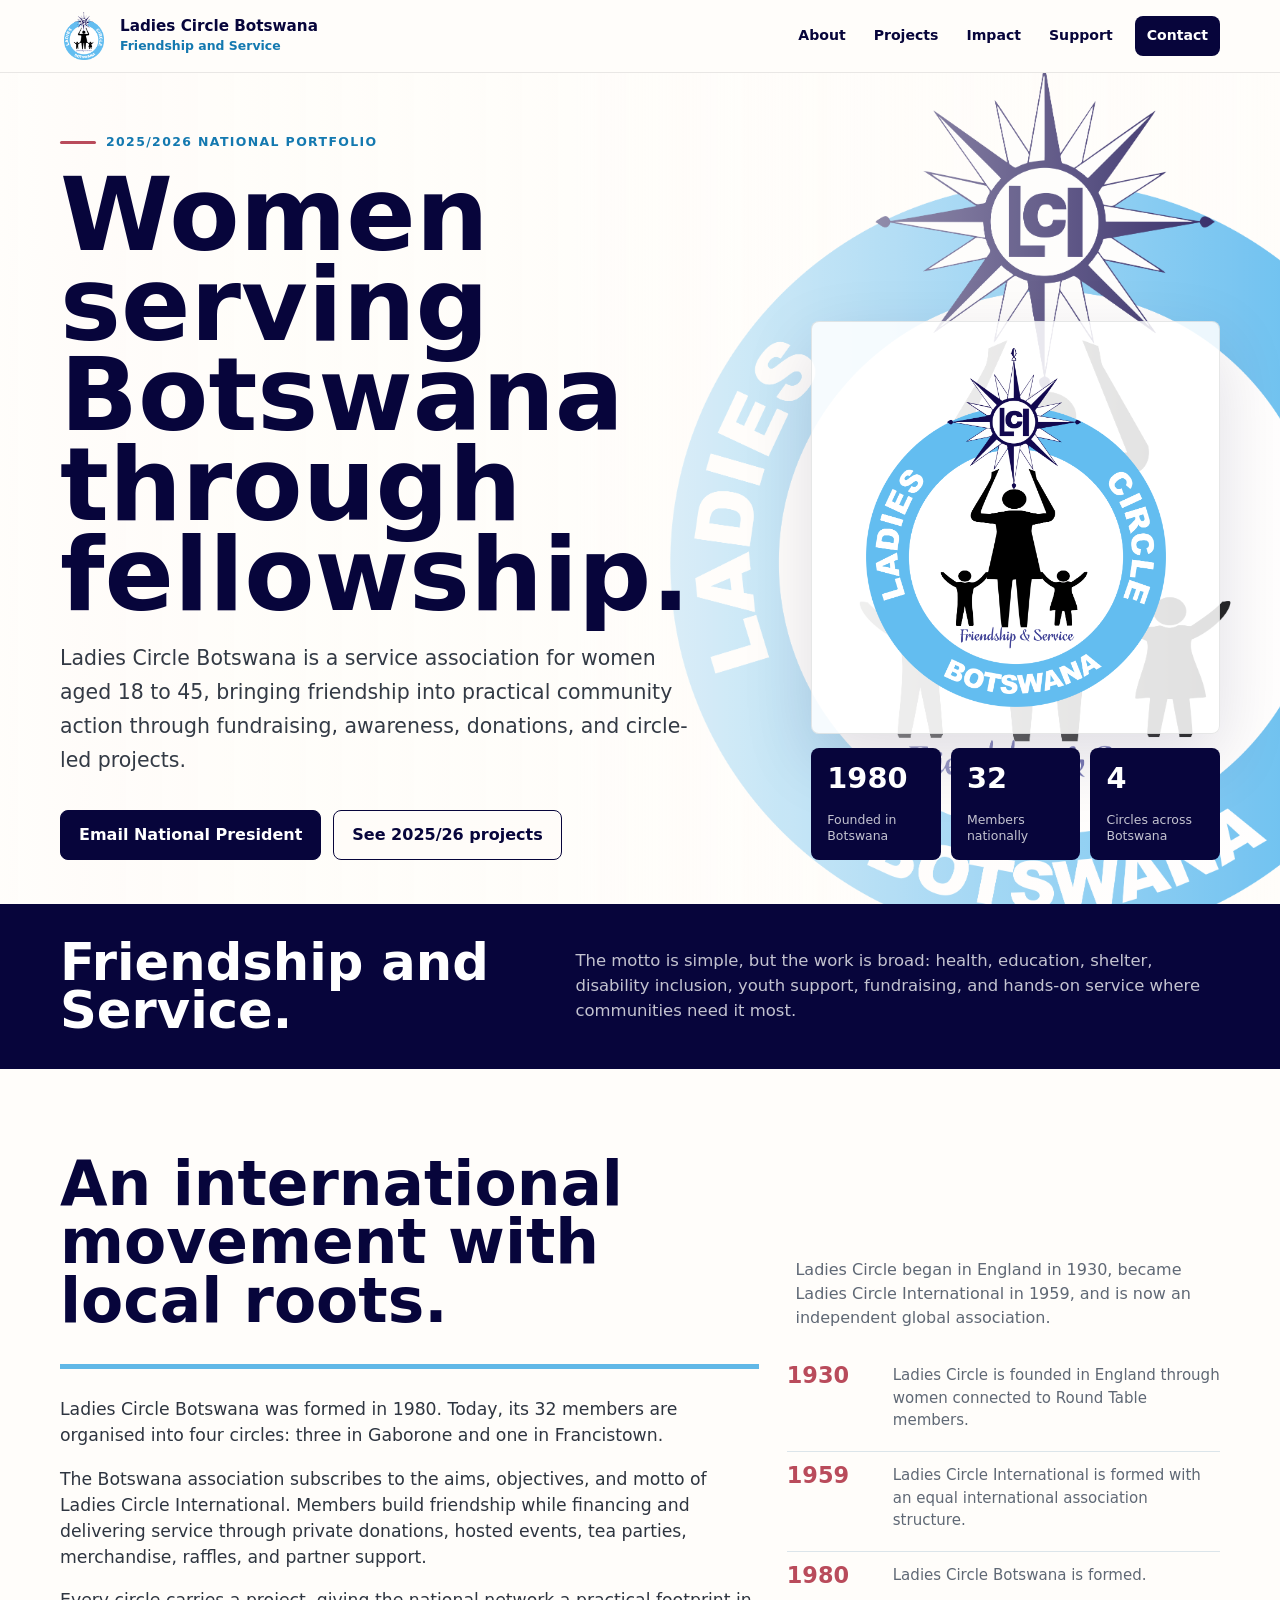
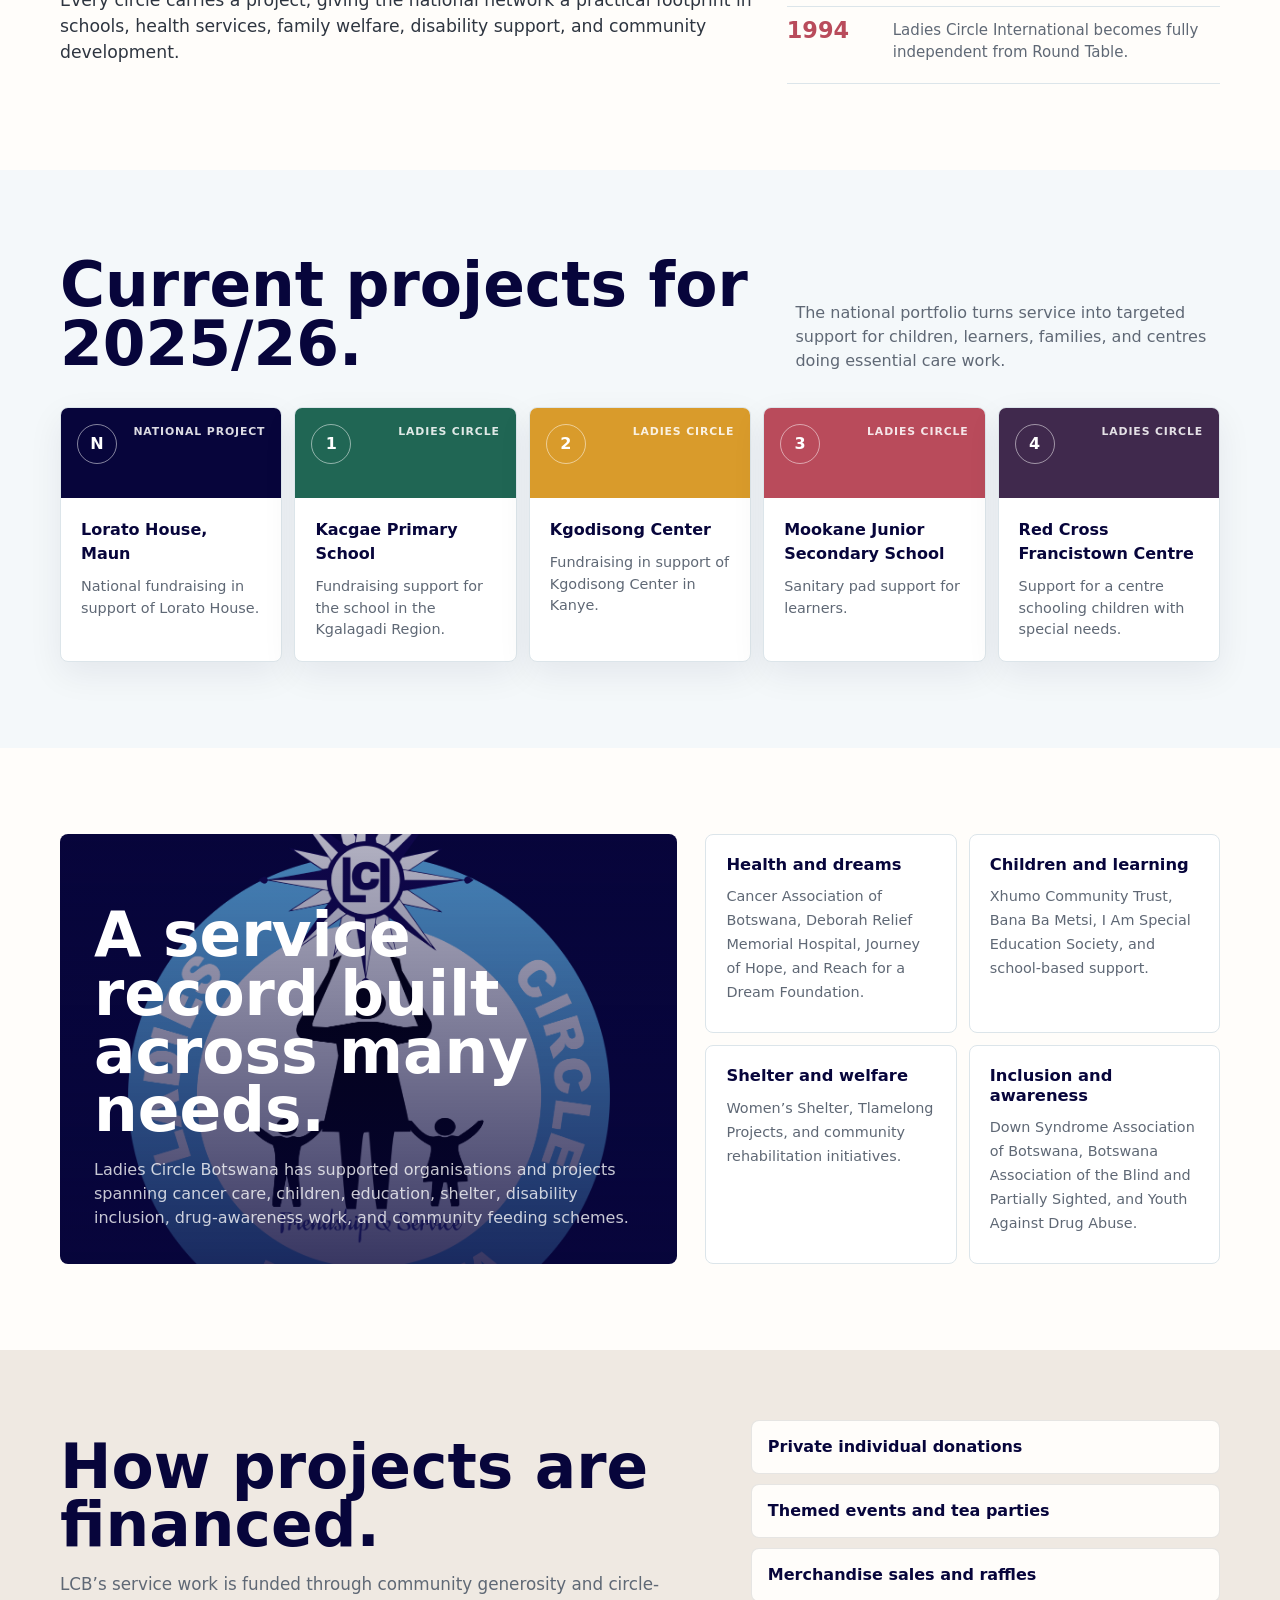
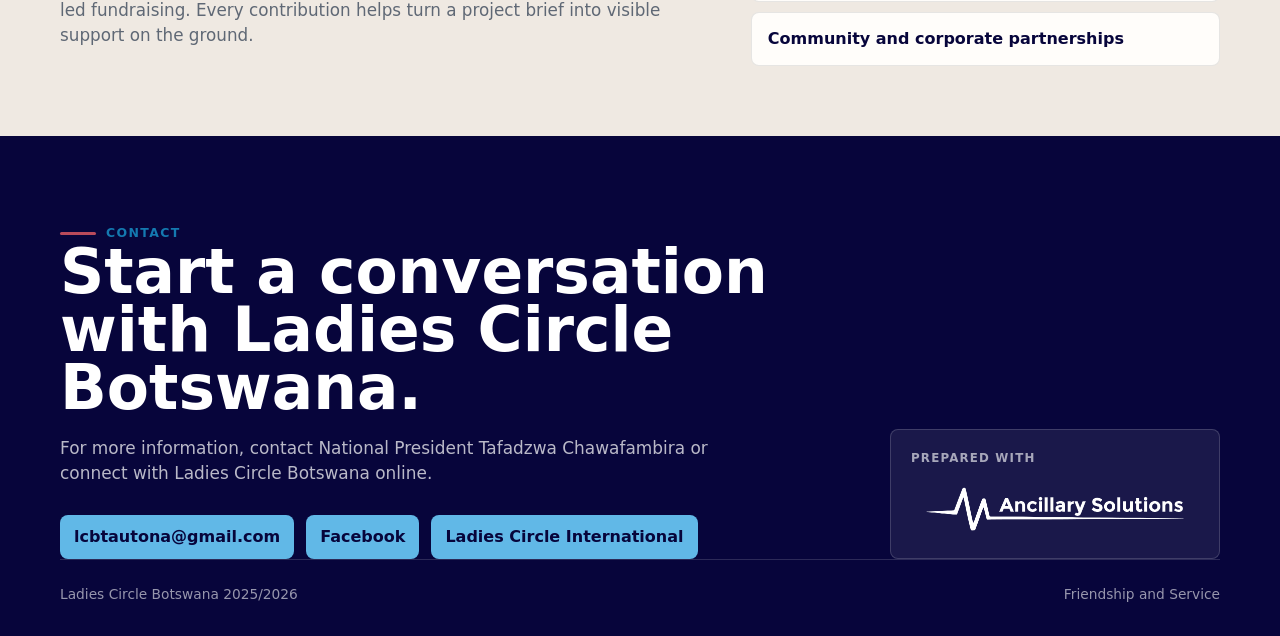
==== index.html @ 356d788b "Initial LCB website" ====
<!DOCTYPE html>
<html lang="en">
<head>
  <meta charset="UTF-8" />
  <meta name="viewport" content="width=device-width, initial-scale=1.0" />
  <title>Ladies Circle Botswana 2025/2026</title>
  <meta name="description" content="Ladies Circle Botswana 2025/2026 portfolio: friendship, service, national projects, and community impact." />
  <style>
    :root {
      --ink: #10131a;
      --muted: #5f6875;
      --line: #dce5ea;
      --paper: #fffdfa;
      --soft: #f4f8fa;
      --night: #07053b;
      --blue: #61b8e7;
      --blue-dark: #1479b0;
      --plum: #40294d;
      --rose: #b94b5b;
      --green: #206654;
      --gold: #d99b2b;
      --shadow: 0 24px 70px rgba(7, 5, 59, 0.13);
    }

    * {
      box-sizing: border-box;
    }

    html {
      scroll-behavior: smooth;
    }

    body {
      margin: 0;
      color: var(--ink);
      font-family: ui-sans-serif, system-ui, -apple-system, BlinkMacSystemFont, "Segoe UI", sans-serif;
      background: var(--paper);
      line-height: 1.5;
    }

    img {
      display: block;
      max-width: 100%;
    }

    a {
      color: inherit;
      text-decoration: none;
    }

    .wrap {
      width: min(1160px, calc(100% - 36px));
      margin: 0 auto;
    }

    .topbar {
      position: sticky;
      top: 0;
      z-index: 20;
      background: rgba(255, 253, 250, 0.92);
      border-bottom: 1px solid rgba(16, 19, 26, 0.09);
      backdrop-filter: blur(18px);
    }

    .nav {
      min-height: 72px;
      display: flex;
      align-items: center;
      justify-content: space-between;
      gap: 22px;
    }

    .mark {
      display: flex;
      align-items: center;
      gap: 12px;
      min-width: 0;
    }

    .mark img {
      width: 48px;
      height: 48px;
      object-fit: contain;
      flex: 0 0 auto;
    }

    .mark strong {
      display: block;
      color: var(--night);
      font-size: 0.95rem;
      line-height: 1.1;
    }

    .mark span {
      display: block;
      color: var(--blue-dark);
      font-size: 0.78rem;
      font-weight: 750;
      margin-top: 2px;
    }

    .navlinks {
      display: flex;
      align-items: center;
      gap: 4px;
      font-size: 0.88rem;
      font-weight: 750;
      color: var(--night);
    }

    .navlinks a {
      border-radius: 8px;
      padding: 9px 12px;
    }

    .navlinks a:hover {
      background: #e9f6fc;
    }

    .navlinks .solid {
      background: var(--night);
      color: white;
      margin-left: 6px;
    }

    .hero {
      position: relative;
      min-height: calc(100vh - 72px);
      display: grid;
      align-items: stretch;
      overflow: hidden;
      background: var(--paper);
    }

    .hero::before {
      content: "";
      position: absolute;
      inset: 0;
      background:
        linear-gradient(90deg, rgba(255, 253, 250, 0.92) 0%, rgba(255, 253, 250, 0.86) 45%, rgba(255, 253, 250, 0.05) 100%),
        url("ladies circle 2022 with MOTO (1).png") right -150px center / min(64vw, 760px) auto no-repeat;
      opacity: 0.95;
    }

    .hero-grid {
      position: relative;
      z-index: 1;
      display: grid;
      grid-template-columns: minmax(0, 0.9fr) minmax(300px, 0.52fr);
      gap: 44px;
      align-items: center;
      min-height: calc(100vh - 72px);
      padding: 54px 0 44px;
    }

    .kicker {
      display: inline-flex;
      align-items: center;
      gap: 10px;
      color: var(--blue-dark);
      font-size: 0.78rem;
      font-weight: 900;
      letter-spacing: 0.11em;
      text-transform: uppercase;
    }

    .kicker::before {
      content: "";
      width: 36px;
      height: 3px;
      background: var(--rose);
      border-radius: 999px;
    }

    h1,
    h2,
    h3,
    p {
      margin-top: 0;
    }

    h1 {
      max-width: 840px;
      margin-bottom: 22px;
      margin-top: 18px;
      color: var(--night);
      font-size: clamp(3.1rem, 8vw, 7.8rem);
      line-height: 0.88;
      letter-spacing: 0;
    }

    .hero-lede {
      max-width: 650px;
      color: #333a45;
      font-size: clamp(1.05rem, 2vw, 1.28rem);
      line-height: 1.65;
    }

    .hero-actions {
      display: flex;
      flex-wrap: wrap;
      gap: 12px;
      margin-top: 32px;
    }

    .button {
      display: inline-flex;
      align-items: center;
      justify-content: center;
      min-height: 46px;
      border-radius: 8px;
      padding: 12px 18px;
      font-weight: 850;
      border: 1px solid var(--night);
    }

    .button.primary {
      background: var(--night);
      color: white;
    }

    .button.ghost {
      background: rgba(255, 253, 250, 0.7);
      color: var(--night);
    }

    .hero-card {
      align-self: stretch;
      display: grid;
      align-content: end;
      gap: 14px;
      min-height: 460px;
    }

    .seal {
      background: rgba(255, 255, 255, 0.86);
      border: 1px solid rgba(16, 19, 26, 0.1);
      border-radius: 8px;
      box-shadow: var(--shadow);
      padding: 26px;
    }

    .seal img {
      width: min(300px, 78vw);
      margin: 0 auto;
    }

    .facts {
      display: grid;
      grid-template-columns: repeat(3, 1fr);
      gap: 10px;
    }

    .fact {
      min-height: 112px;
      background: var(--night);
      color: white;
      border-radius: 8px;
      padding: 16px;
      display: flex;
      flex-direction: column;
      justify-content: space-between;
    }

    .fact strong {
      font-size: 1.8rem;
      line-height: 1;
    }

    .fact span {
      color: rgba(255, 255, 255, 0.76);
      font-size: 0.78rem;
      line-height: 1.25;
    }

    .intro-strip {
      background: var(--night);
      color: white;
      padding: 34px 0;
    }

    .intro-strip .wrap {
      display: grid;
      grid-template-columns: 0.75fr 1fr;
      gap: 32px;
      align-items: center;
    }

    .intro-strip strong {
      font-size: clamp(1.8rem, 4vw, 3.7rem);
      line-height: 0.95;
    }

    .intro-strip p {
      margin: 0;
      color: rgba(255, 255, 255, 0.76);
      font-size: 1.03rem;
    }

    .section {
      padding: 86px 0;
    }

    .section.alt {
      background: var(--soft);
    }

    .section-head {
      display: grid;
      grid-template-columns: minmax(0, 0.76fr) minmax(260px, 0.46fr);
      gap: 34px;
      align-items: end;
      margin-bottom: 34px;
    }

    h2 {
      margin-bottom: 0;
      color: var(--night);
      font-size: clamp(2rem, 4.8vw, 4.2rem);
      line-height: 0.95;
      letter-spacing: 0;
    }

    .section-head p {
      color: var(--muted);
      margin: 0;
      font-size: 1rem;
    }

    .story-layout {
      display: grid;
      grid-template-columns: minmax(0, 1fr) minmax(280px, 0.62fr);
      gap: 28px;
      align-items: stretch;
    }

    .story-panel {
      border-top: 5px solid var(--blue);
      padding-top: 28px;
      font-size: 1.08rem;
      color: #2e3540;
    }

    .story-panel p {
      margin-bottom: 18px;
    }

    .timeline {
      display: grid;
      gap: 12px;
    }

    .time-row {
      display: grid;
      grid-template-columns: 92px 1fr;
      gap: 14px;
      align-items: start;
      border-bottom: 1px solid var(--line);
      padding-bottom: 16px;
    }

    .time-row strong {
      color: var(--rose);
      font-size: 1.4rem;
      line-height: 1;
    }

    .time-row span {
      color: var(--muted);
      font-size: 0.94rem;
    }

    .projects {
      display: grid;
      grid-template-columns: repeat(5, 1fr);
      gap: 12px;
    }

    .project {
      min-height: 240px;
      border-radius: 8px;
      overflow: hidden;
      display: flex;
      flex-direction: column;
      background: white;
      border: 1px solid var(--line);
      box-shadow: 0 12px 35px rgba(7, 5, 59, 0.07);
    }

    .project-top {
      min-height: 90px;
      padding: 16px;
      color: white;
      display: flex;
      align-items: flex-start;
      justify-content: space-between;
      gap: 12px;
    }

    .project:nth-child(1) .project-top { background: var(--night); }
    .project:nth-child(2) .project-top { background: var(--green); }
    .project:nth-child(3) .project-top { background: var(--gold); }
    .project:nth-child(4) .project-top { background: var(--rose); }
    .project:nth-child(5) .project-top { background: var(--plum); }

    .project-top span {
      width: 40px;
      height: 40px;
      display: grid;
      place-items: center;
      border: 1px solid rgba(255, 255, 255, 0.5);
      border-radius: 50%;
      font-weight: 900;
    }

    .project-top small {
      font-weight: 850;
      text-transform: uppercase;
      letter-spacing: 0.08em;
      font-size: 0.68rem;
      opacity: 0.86;
      text-align: right;
    }

    .project-body {
      padding: 20px;
      flex: 1;
    }

    .project h3 {
      color: var(--night);
      font-size: 1rem;
      margin-bottom: 10px;
    }

    .project p {
      color: var(--muted);
      font-size: 0.9rem;
      margin-bottom: 0;
    }

    .impact-grid {
      display: grid;
      grid-template-columns: 1.2fr 1fr;
      gap: 28px;
      align-items: stretch;
    }

    .impact-feature {
      min-height: 430px;
      border-radius: 8px;
      background:
        linear-gradient(0deg, rgba(7, 5, 59, 0.8), rgba(7, 5, 59, 0.3)),
        url("ladies circle 2022 with MOTO (1).png") center / min(520px, 78%) auto no-repeat,
        var(--night);
      padding: 34px;
      color: white;
      display: flex;
      flex-direction: column;
      justify-content: flex-end;
      overflow: hidden;
    }

    .impact-feature h2 {
      color: white;
      max-width: 580px;
    }

    .impact-feature p {
      max-width: 600px;
      color: rgba(255, 255, 255, 0.78);
      margin: 18px 0 0;
    }

    .impact-list {
      display: grid;
      grid-template-columns: 1fr 1fr;
      gap: 12px;
    }

    .impact-item {
      min-height: 160px;
      border-radius: 8px;
      border: 1px solid var(--line);
      background: white;
      padding: 20px;
    }

    .impact-item strong {
      display: block;
      color: var(--night);
      font-size: 1.02rem;
      line-height: 1.2;
      margin-bottom: 10px;
    }

    .impact-item span {
      color: var(--muted);
      font-size: 0.9rem;
    }

    .support-band {
      background: #efe9e2;
      padding: 70px 0;
    }

    .support-grid {
      display: grid;
      grid-template-columns: minmax(0, 0.7fr) minmax(280px, 0.5fr);
      gap: 34px;
      align-items: center;
    }

    .support-grid h2 {
      max-width: 660px;
    }

    .support-grid p {
      color: var(--muted);
      font-size: 1.05rem;
      max-width: 620px;
      margin: 18px 0 0;
    }

    .support-methods {
      display: grid;
      gap: 10px;
      margin: 0;
      padding: 0;
      list-style: none;
    }

    .support-methods li {
      border-radius: 8px;
      background: var(--paper);
      border: 1px solid rgba(16, 19, 26, 0.1);
      padding: 14px 16px;
      color: var(--night);
      font-weight: 850;
    }

    .contact {
      background: var(--night);
      color: white;
      padding: 82px 0 32px;
    }

    .contact-grid {
      display: grid;
      grid-template-columns: minmax(0, 0.8fr) minmax(280px, 0.42fr);
      gap: 34px;
      align-items: end;
    }

    .contact h2 {
      color: white;
      max-width: 760px;
    }

    .contact p {
      max-width: 650px;
      color: rgba(255, 255, 255, 0.72);
      font-size: 1.06rem;
      margin: 18px 0 0;
    }

    .contact-links {
      display: flex;
      flex-wrap: wrap;
      gap: 12px;
      margin-top: 28px;
    }

    .contact-links a {
      min-height: 44px;
      display: inline-flex;
      align-items: center;
      border-radius: 8px;
      padding: 10px 14px;
      color: var(--night);
      background: var(--blue);
      font-weight: 850;
    }

    .prepared {
      justify-self: end;
      width: min(330px, 100%);
      border-radius: 8px;
      border: 1px solid rgba(255, 255, 255, 0.16);
      background: rgba(255, 255, 255, 0.08);
      padding: 20px;
    }

    .prepared span {
      display: block;
      color: rgba(255, 255, 255, 0.62);
      font-size: 0.74rem;
      font-weight: 850;
      letter-spacing: 0.1em;
      text-transform: uppercase;
      margin-bottom: 12px;
    }

    .prepared img {
      width: 100%;
      height: 58px;
      object-fit: contain;
      filter: invert(1);
    }

    footer {
      display: flex;
      justify-content: space-between;
      gap: 20px;
      border-top: 1px solid rgba(255, 255, 255, 0.15);
      margin-top: 58px;
      padding-top: 24px;
      color: rgba(255, 255, 255, 0.58);
      font-size: 0.86rem;
    }

    @media (max-width: 980px) {
      .hero::before {
        background:
          linear-gradient(0deg, rgba(255, 253, 250, 0.95) 0%, rgba(255, 253, 250, 0.78) 100%),
          url("ladies circle 2022 with MOTO (1).png") right -180px top 80px / 540px auto no-repeat;
      }

      .hero-grid,
      .intro-strip .wrap,
      .section-head,
      .story-layout,
      .impact-grid,
      .support-grid,
      .contact-grid {
        grid-template-columns: 1fr;
      }

      .hero-grid {
        min-height: auto;
      }

      .hero-card {
        min-height: auto;
      }

      .projects {
        grid-template-columns: repeat(2, 1fr);
      }

      .prepared {
        justify-self: start;
      }
    }

    @media (max-width: 700px) {
      .wrap {
        width: min(100% - 28px, 1160px);
      }

      .nav {
        min-height: 66px;
      }

      .navlinks {
        display: none;
      }

      .mark img {
        width: 44px;
        height: 44px;
      }

      .mark strong {
        font-size: 0.92rem;
      }

      .hero-grid {
        padding: 44px 0 30px;
        gap: 24px;
      }

      h1 {
        font-size: clamp(2.85rem, 15vw, 3.85rem);
        line-height: 0.9;
      }

      .hero-lede {
        font-size: 1rem;
      }

      .hero-actions {
        flex-direction: column;
        margin-top: 24px;
      }

      .button {
        width: 100%;
      }

      .hero-card {
        display: none;
      }

      .seal {
        padding: 16px;
      }

      .seal img {
        width: 148px;
      }

      .facts {
        grid-template-columns: repeat(3, 1fr);
      }

      .fact {
        min-height: 72px;
        padding: 12px 9px;
      }

      .fact strong {
        font-size: 1.22rem;
      }

      .fact span {
        font-size: 0.66rem;
      }

      .section {
        padding: 62px 0;
      }

      .intro-strip {
        padding: 28px 0;
      }

      .time-row {
        grid-template-columns: 72px 1fr;
      }

      .projects,
      .impact-list {
        grid-template-columns: 1fr;
      }

      .project {
        min-height: auto;
      }

      .impact-feature {
        min-height: 330px;
        padding: 24px;
      }

      .contact {
        padding-top: 64px;
      }

      .contact-links {
        flex-direction: column;
      }

      .contact-links a {
        justify-content: center;
      }

      footer {
        flex-direction: column;
      }
    }
  </style>
</head>
<body>
  <header class="topbar">
    <div class="wrap nav">
      <a class="mark" href="#top" aria-label="Ladies Circle Botswana home">
        <img src="ladies circle 2022 with MOTO (1).png" alt="Ladies Circle Botswana logo" />
        <span>
          <strong>Ladies Circle Botswana</strong>
          <span>Friendship and Service</span>
        </span>
      </a>
      <nav class="navlinks" aria-label="Page navigation">
        <a href="#about">About</a>
        <a href="#projects">Projects</a>
        <a href="#impact">Impact</a>
        <a href="#support">Support</a>
        <a class="solid" href="#contact">Contact</a>
      </nav>
    </div>
  </header>

  <main id="top">
    <section class="hero" aria-labelledby="page-title">
      <div class="wrap hero-grid">
        <div>
          <div class="kicker">2025/2026 national portfolio</div>
          <h1 id="page-title">Women serving Botswana through fellowship.</h1>
          <p class="hero-lede">
            Ladies Circle Botswana is a service association for women aged 18 to 45, bringing friendship into practical community action through fundraising, awareness, donations, and circle-led projects.
          </p>
          <div class="hero-actions">
            <a class="button primary" href="mailto:lcbtautona@gmail.com">Email National President</a>
            <a class="button ghost" href="#projects">See 2025/26 projects</a>
          </div>
        </div>

        <aside class="hero-card" aria-label="Ladies Circle Botswana key facts">
          <div class="seal">
            <img src="ladies circle 2022 with MOTO (1).png" alt="Ladies Circle Botswana Friendship and Service logo" />
          </div>
          <div class="facts">
            <div class="fact">
              <strong>1980</strong>
              <span>Founded in Botswana</span>
            </div>
            <div class="fact">
              <strong>32</strong>
              <span>Members nationally</span>
            </div>
            <div class="fact">
              <strong>4</strong>
              <span>Circles across Botswana</span>
            </div>
          </div>
        </aside>
      </div>
    </section>

    <section class="intro-strip" aria-label="Ladies Circle motto">
      <div class="wrap">
        <strong>Friendship and Service.</strong>
        <p>
          The motto is simple, but the work is broad: health, education, shelter, disability inclusion, youth support, fundraising, and hands-on service where communities need it most.
        </p>
      </div>
    </section>

    <section class="section" id="about" aria-labelledby="about-title">
      <div class="wrap">
        <div class="section-head">
          <h2 id="about-title">An international movement with local roots.</h2>
          <p>Ladies Circle began in England in 1930, became Ladies Circle International in 1959, and is now an independent global association.</p>
        </div>

        <div class="story-layout">
          <div class="story-panel">
            <p>
              Ladies Circle Botswana was formed in 1980. Today, its 32 members are organised into four circles: three in Gaborone and one in Francistown.
            </p>
            <p>
              The Botswana association subscribes to the aims, objectives, and motto of Ladies Circle International. Members build friendship while financing and delivering service through private donations, hosted events, tea parties, merchandise, raffles, and partner support.
            </p>
            <p>
              Every circle carries a project, giving the national network a practical footprint in schools, health services, family welfare, disability support, and community development.
            </p>
          </div>

          <div class="timeline" aria-label="Ladies Circle history">
            <div class="time-row">
              <strong>1930</strong>
              <span>Ladies Circle is founded in England through women connected to Round Table members.</span>
            </div>
            <div class="time-row">
              <strong>1959</strong>
              <span>Ladies Circle International is formed with an equal international association structure.</span>
            </div>
            <div class="time-row">
              <strong>1980</strong>
              <span>Ladies Circle Botswana is formed.</span>
            </div>
            <div class="time-row">
              <strong>1994</strong>
              <span>Ladies Circle International becomes fully independent from Round Table.</span>
            </div>
          </div>
        </div>
      </div>
    </section>

    <section class="section alt" id="projects" aria-labelledby="projects-title">
      <div class="wrap">
        <div class="section-head">
          <h2 id="projects-title">Current projects for 2025/26.</h2>
          <p>The national portfolio turns service into targeted support for children, learners, families, and centres doing essential care work.</p>
        </div>

        <div class="projects">
          <article class="project">
            <div class="project-top">
              <span>N</span>
              <small>National project</small>
            </div>
            <div class="project-body">
              <h3>Lorato House, Maun</h3>
              <p>National fundraising in support of Lorato House.</p>
            </div>
          </article>

          <article class="project">
            <div class="project-top">
              <span>1</span>
              <small>Ladies Circle</small>
            </div>
            <div class="project-body">
              <h3>Kacgae Primary School</h3>
              <p>Fundraising support for the school in the Kgalagadi Region.</p>
            </div>
          </article>

          <article class="project">
            <div class="project-top">
              <span>2</span>
              <small>Ladies Circle</small>
            </div>
            <div class="project-body">
              <h3>Kgodisong Center</h3>
              <p>Fundraising in support of Kgodisong Center in Kanye.</p>
            </div>
          </article>

          <article class="project">
            <div class="project-top">
              <span>3</span>
              <small>Ladies Circle</small>
            </div>
            <div class="project-body">
              <h3>Mookane Junior Secondary School</h3>
              <p>Sanitary pad support for learners.</p>
            </div>
          </article>

          <article class="project">
            <div class="project-top">
              <span>4</span>
              <small>Ladies Circle</small>
            </div>
            <div class="project-body">
              <h3>Red Cross Francistown Centre</h3>
              <p>Support for a centre schooling children with special needs.</p>
            </div>
          </article>
        </div>
      </div>
    </section>

    <section class="section" id="impact" aria-labelledby="impact-title">
      <div class="wrap impact-grid">
        <div class="impact-feature">
          <h2 id="impact-title">A service record built across many needs.</h2>
          <p>
            Ladies Circle Botswana has supported organisations and projects spanning cancer care, children, education, shelter, disability inclusion, drug-awareness work, and community feeding schemes.
          </p>
        </div>

        <div class="impact-list" aria-label="Past support areas">
          <div class="impact-item">
            <strong>Health and dreams</strong>
            <span>Cancer Association of Botswana, Deborah Relief Memorial Hospital, Journey of Hope, and Reach for a Dream Foundation.</span>
          </div>
          <div class="impact-item">
            <strong>Children and learning</strong>
            <span>Xhumo Community Trust, Bana Ba Metsi, I Am Special Education Society, and school-based support.</span>
          </div>
          <div class="impact-item">
            <strong>Shelter and welfare</strong>
            <span>Women’s Shelter, Tlamelong Projects, and community rehabilitation initiatives.</span>
          </div>
          <div class="impact-item">
            <strong>Inclusion and awareness</strong>
            <span>Down Syndrome Association of Botswana, Botswana Association of the Blind and Partially Sighted, and Youth Against Drug Abuse.</span>
          </div>
        </div>
      </div>
    </section>

    <section class="support-band" id="support" aria-labelledby="support-title">
      <div class="wrap support-grid">
        <div>
          <h2 id="support-title">How projects are financed.</h2>
          <p>
            LCB’s service work is funded through community generosity and circle-led fundraising. Every contribution helps turn a project brief into visible support on the ground.
          </p>
        </div>
        <ul class="support-methods">
          <li>Private individual donations</li>
          <li>Themed events and tea parties</li>
          <li>Merchandise sales and raffles</li>
          <li>Community and corporate partnerships</li>
        </ul>
      </div>
    </section>

    <section class="contact" id="contact" aria-labelledby="contact-title">
      <div class="wrap contact-grid">
        <div>
          <div class="kicker">Contact</div>
          <h2 id="contact-title">Start a conversation with Ladies Circle Botswana.</h2>
          <p>
            For more information, contact National President Tafadzwa Chawafambira or connect with Ladies Circle Botswana online.
          </p>
          <div class="contact-links">
            <a href="mailto:lcbtautona@gmail.com">lcbtautona@gmail.com</a>
            <a href="https://www.facebook.com/search/top?q=ladies%20circle%20botswana" target="_blank" rel="noopener">Facebook</a>
            <a href="https://ladiescircleinternational.org/" target="_blank" rel="noopener">Ladies Circle International</a>
          </div>
        </div>

        <aside class="prepared" aria-label="Ancillary Solutions logo">
          <span>Prepared with</span>
          <img src="ancillary-solutions-logo-cropped.png" alt="Ancillary Solutions logo" />
        </aside>
      </div>

      <footer class="wrap">
        <span>Ladies Circle Botswana 2025/2026</span>
        <span>Friendship and Service</span>
      </footer>
    </section>
  </main>
</body>
</html>
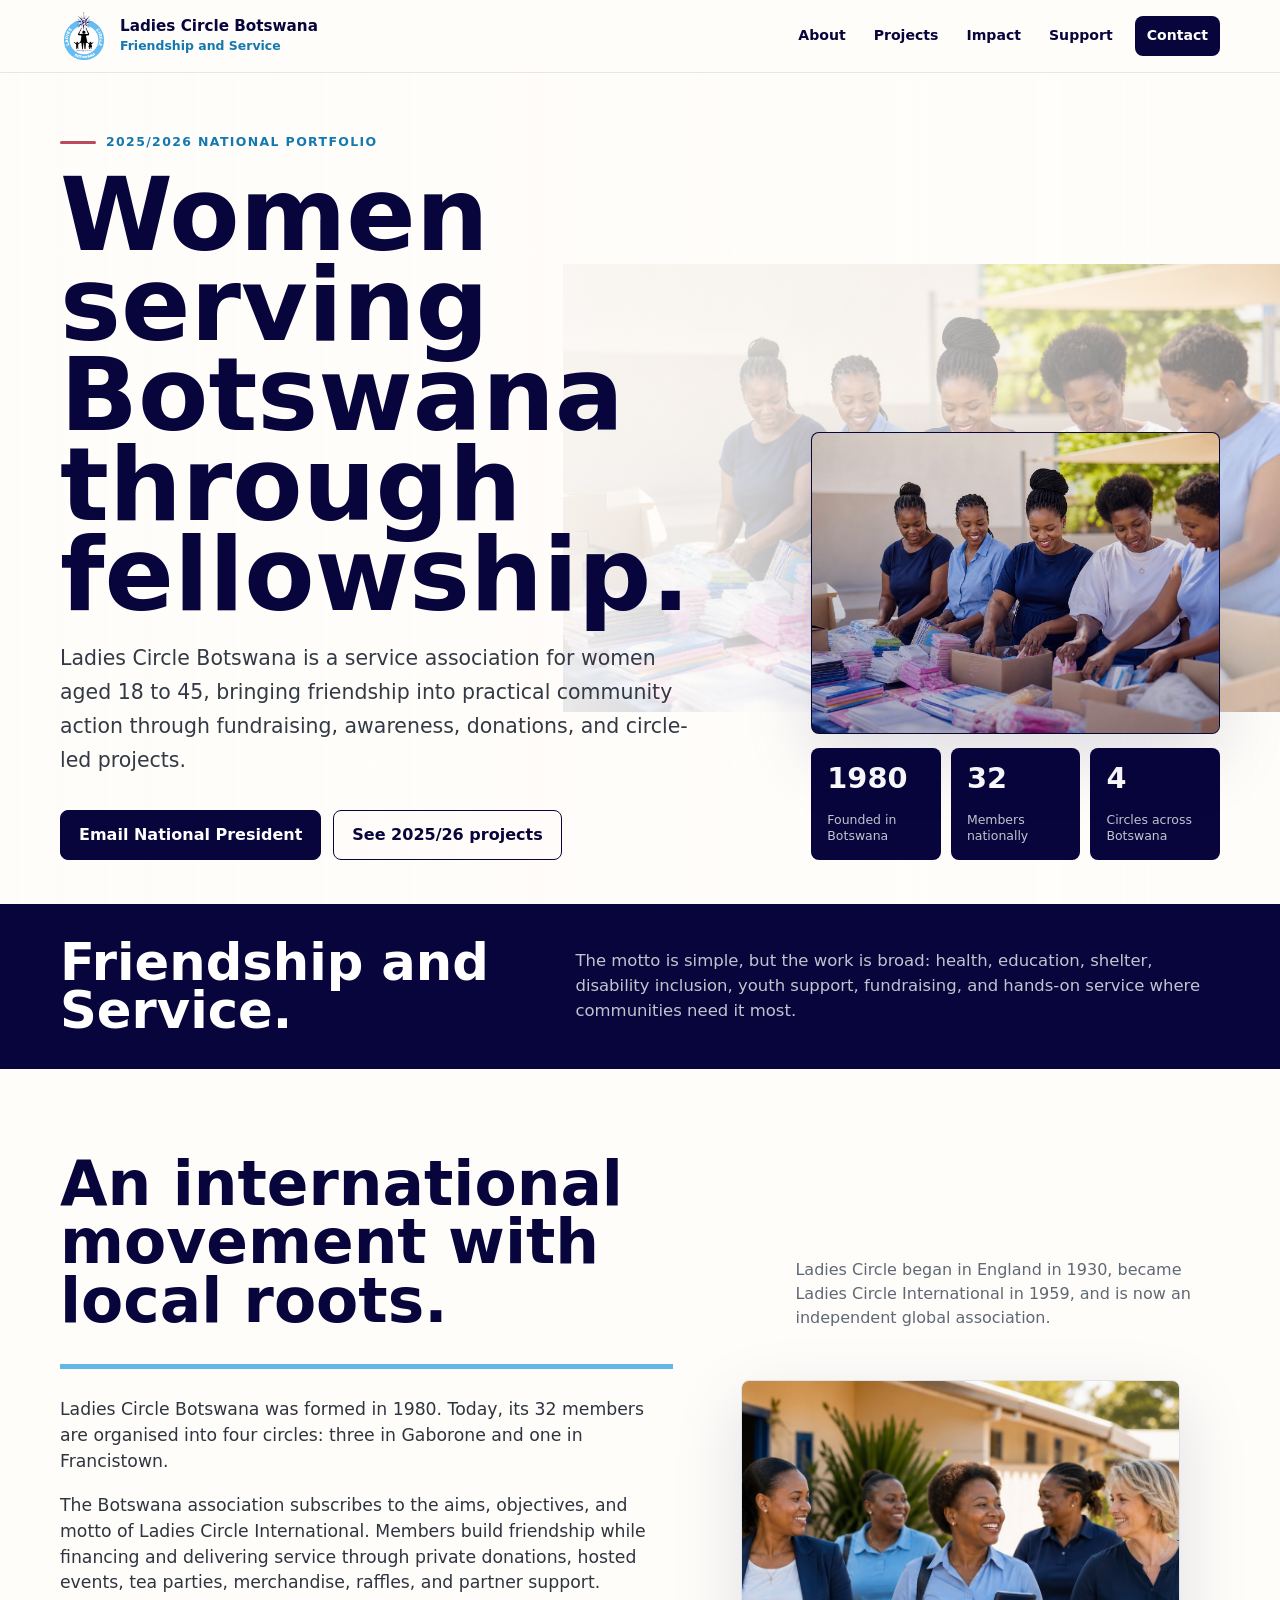
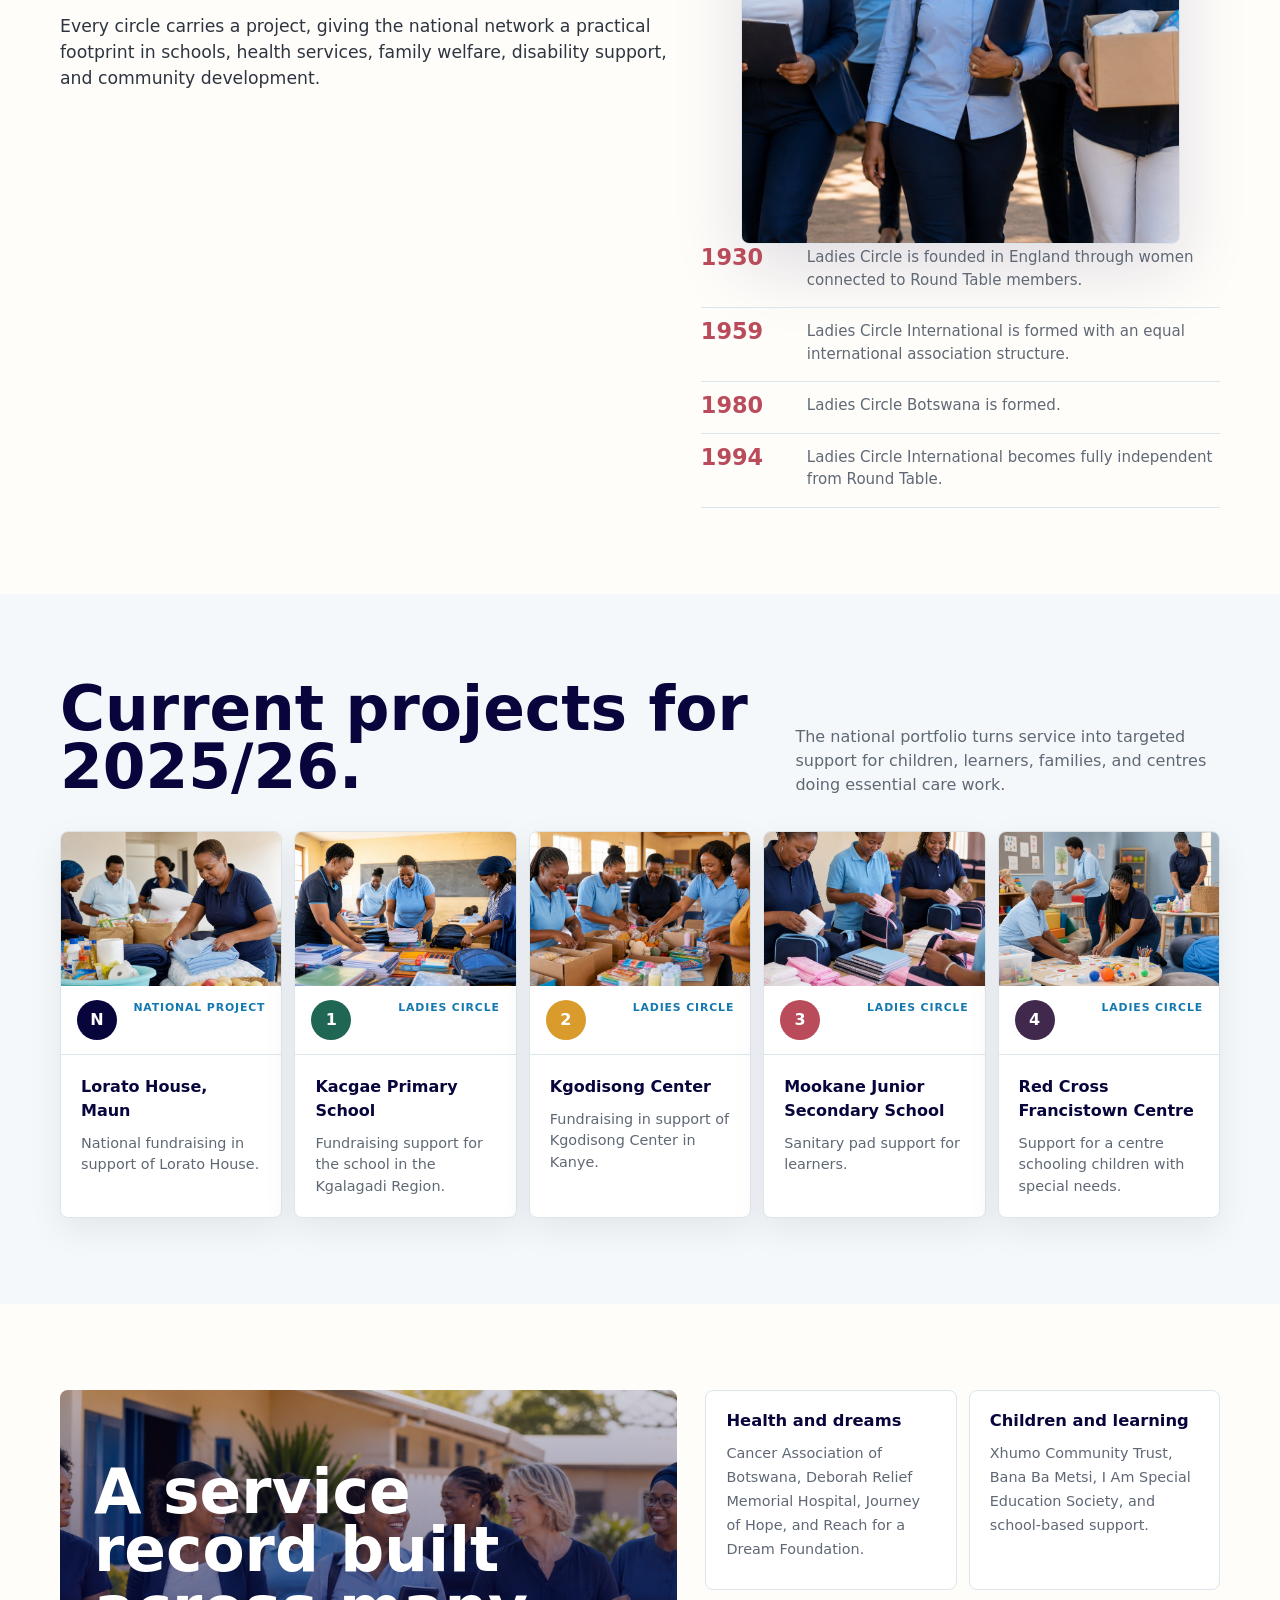
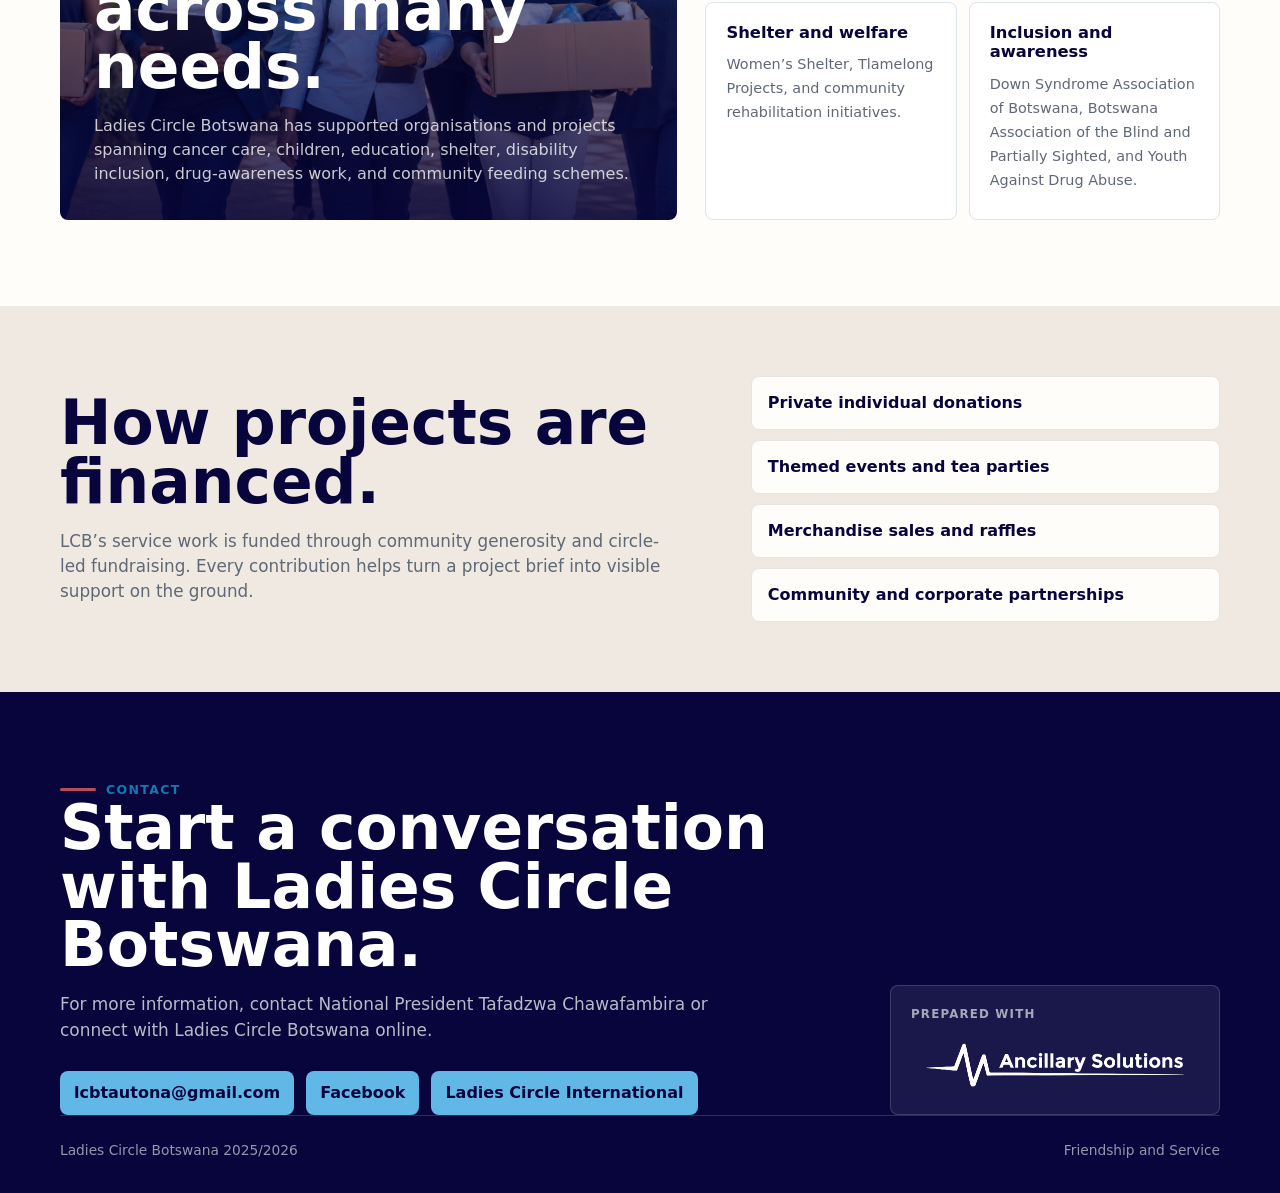
==== commit d76ee07f: "photos" ====
--- a/index.html
+++ b/index.html
@@ -137,8 +137,8 @@
       position: absolute;
       inset: 0;
       background:
-        linear-gradient(90deg, rgba(255, 253, 250, 0.92) 0%, rgba(255, 253, 250, 0.86) 45%, rgba(255, 253, 250, 0.05) 100%),
-        url("ladies circle 2022 with MOTO (1).png") right -150px center / min(64vw, 760px) auto no-repeat;
+        linear-gradient(90deg, rgba(255, 253, 250, 0.96) 0%, rgba(255, 253, 250, 0.91) 44%, rgba(255, 253, 250, 0.44) 100%),
+        url("images/hero-service.jpg") right center / min(56vw, 820px) auto no-repeat;
       opacity: 0.95;
     }
 
@@ -232,6 +232,31 @@
       min-height: 460px;
     }
 
+    .hero-photo {
+      position: relative;
+      min-height: 300px;
+      border-radius: 8px;
+      overflow: hidden;
+      box-shadow: var(--shadow);
+      border: 1px solid rgba(16, 19, 26, 0.1);
+      background: var(--night);
+    }
+
+    .hero-photo img {
+      width: 100%;
+      height: 100%;
+      min-height: 300px;
+      object-fit: cover;
+    }
+
+    .hero-photo::after {
+      content: "";
+      position: absolute;
+      inset: 0;
+      background: linear-gradient(0deg, rgba(7, 5, 59, 0.34), rgba(7, 5, 59, 0.03));
+      pointer-events: none;
+    }
+
     .seal {
       background: rgba(255, 255, 255, 0.86);
       border: 1px solid rgba(16, 19, 26, 0.1);
@@ -329,7 +354,7 @@
 
     .story-layout {
       display: grid;
-      grid-template-columns: minmax(0, 1fr) minmax(280px, 0.62fr);
+      grid-template-columns: minmax(0, 0.85fr) minmax(300px, 0.72fr);
       gap: 28px;
       align-items: stretch;
     }
@@ -345,6 +370,27 @@
       margin-bottom: 18px;
     }
 
+    .story-photo {
+      min-height: 100%;
+      border-radius: 8px;
+      overflow: hidden;
+      box-shadow: var(--shadow);
+      border: 1px solid var(--line);
+      background: var(--soft);
+    }
+
+    .story-photo img {
+      width: 100%;
+      height: 100%;
+      min-height: 430px;
+      object-fit: cover;
+    }
+
+    .story-side {
+      display: grid;
+      gap: 18px;
+    }
+
     .timeline {
       display: grid;
       gap: 12px;
@@ -377,7 +423,7 @@
     }
 
     .project {
-      min-height: 240px;
+      min-height: 330px;
       border-radius: 8px;
       overflow: hidden;
       display: flex;
@@ -387,29 +433,49 @@
       box-shadow: 0 12px 35px rgba(7, 5, 59, 0.07);
     }
 
+    .project-image {
+      position: relative;
+      height: 154px;
+      overflow: hidden;
+      background: var(--night);
+    }
+
+    .project-image img {
+      width: 100%;
+      height: 100%;
+      object-fit: cover;
+      transition: transform 0.35s ease;
+    }
+
+    .project:hover .project-image img {
+      transform: scale(1.04);
+    }
+
     .project-top {
-      min-height: 90px;
-      padding: 16px;
-      color: white;
+      min-height: 68px;
+      padding: 14px 16px;
+      color: var(--night);
       display: flex;
       align-items: flex-start;
       justify-content: space-between;
       gap: 12px;
-    }
-
-    .project:nth-child(1) .project-top { background: var(--night); }
-    .project:nth-child(2) .project-top { background: var(--green); }
-    .project:nth-child(3) .project-top { background: var(--gold); }
-    .project:nth-child(4) .project-top { background: var(--rose); }
-    .project:nth-child(5) .project-top { background: var(--plum); }
+      background: white;
+      border-bottom: 1px solid var(--line);
+    }
+
+    .project:nth-child(1) .project-top span { background: var(--night); }
+    .project:nth-child(2) .project-top span { background: var(--green); }
+    .project:nth-child(3) .project-top span { background: var(--gold); }
+    .project:nth-child(4) .project-top span { background: var(--rose); }
+    .project:nth-child(5) .project-top span { background: var(--plum); }
 
     .project-top span {
       width: 40px;
       height: 40px;
       display: grid;
       place-items: center;
-      border: 1px solid rgba(255, 255, 255, 0.5);
       border-radius: 50%;
+      color: white;
       font-weight: 900;
     }
 
@@ -418,7 +484,7 @@
       text-transform: uppercase;
       letter-spacing: 0.08em;
       font-size: 0.68rem;
-      opacity: 0.86;
+      color: var(--blue-dark);
       text-align: right;
     }
 
@@ -450,8 +516,8 @@
       min-height: 430px;
       border-radius: 8px;
       background:
-        linear-gradient(0deg, rgba(7, 5, 59, 0.8), rgba(7, 5, 59, 0.3)),
-        url("ladies circle 2022 with MOTO (1).png") center / min(520px, 78%) auto no-repeat,
+        linear-gradient(0deg, rgba(7, 5, 59, 0.86), rgba(7, 5, 59, 0.18)),
+        url("images/about-volunteers.jpg") center / cover no-repeat,
         var(--night);
       padding: 34px;
       color: white;
@@ -622,8 +688,8 @@
     @media (max-width: 980px) {
       .hero::before {
         background:
-          linear-gradient(0deg, rgba(255, 253, 250, 0.95) 0%, rgba(255, 253, 250, 0.78) 100%),
-          url("ladies circle 2022 with MOTO (1).png") right -180px top 80px / 540px auto no-repeat;
+          linear-gradient(0deg, rgba(255, 253, 250, 0.93) 0%, rgba(255, 253, 250, 0.84) 100%),
+          url("images/hero-service.jpg") center / cover no-repeat;
       }
 
       .hero-grid,
@@ -807,8 +873,8 @@
         </div>
 
         <aside class="hero-card" aria-label="Ladies Circle Botswana key facts">
-          <div class="seal">
-            <img src="ladies circle 2022 with MOTO (1).png" alt="Ladies Circle Botswana Friendship and Service logo" />
+          <div class="hero-photo">
+            <img src="images/hero-service.jpg" alt="Ladies Circle Botswana volunteers preparing community support supplies" />
           </div>
           <div class="facts">
             <div class="fact">
@@ -857,22 +923,28 @@
             </p>
           </div>
 
-          <div class="timeline" aria-label="Ladies Circle history">
-            <div class="time-row">
-              <strong>1930</strong>
-              <span>Ladies Circle is founded in England through women connected to Round Table members.</span>
-            </div>
-            <div class="time-row">
-              <strong>1959</strong>
-              <span>Ladies Circle International is formed with an equal international association structure.</span>
-            </div>
-            <div class="time-row">
-              <strong>1980</strong>
-              <span>Ladies Circle Botswana is formed.</span>
-            </div>
-            <div class="time-row">
-              <strong>1994</strong>
-              <span>Ladies Circle International becomes fully independent from Round Table.</span>
+          <div class="story-side">
+            <figure class="story-photo">
+              <img src="images/about-volunteers.jpg" alt="Ladies Circle Botswana volunteers walking together after community service" />
+            </figure>
+
+            <div class="timeline" aria-label="Ladies Circle history">
+              <div class="time-row">
+                <strong>1930</strong>
+                <span>Ladies Circle is founded in England through women connected to Round Table members.</span>
+              </div>
+              <div class="time-row">
+                <strong>1959</strong>
+                <span>Ladies Circle International is formed with an equal international association structure.</span>
+              </div>
+              <div class="time-row">
+                <strong>1980</strong>
+                <span>Ladies Circle Botswana is formed.</span>
+              </div>
+              <div class="time-row">
+                <strong>1994</strong>
+                <span>Ladies Circle International becomes fully independent from Round Table.</span>
+              </div>
             </div>
           </div>
         </div>
@@ -888,6 +960,9 @@
 
         <div class="projects">
           <article class="project">
+            <div class="project-image">
+              <img src="images/project-lorato-house.jpg" alt="Volunteers preparing household support supplies for Lorato House fundraising" loading="lazy" />
+            </div>
             <div class="project-top">
               <span>N</span>
               <small>National project</small>
@@ -899,6 +974,9 @@
           </article>
 
           <article class="project">
+            <div class="project-image">
+              <img src="images/project-kacgae-school.jpg" alt="Volunteers arranging school supplies for Kacgae Primary School support" loading="lazy" />
+            </div>
             <div class="project-top">
               <span>1</span>
               <small>Ladies Circle</small>
@@ -910,6 +988,9 @@
           </article>
 
           <article class="project">
+            <div class="project-image">
+              <img src="images/project-kgodisong-center.jpg" alt="Volunteers organising supplies for Kgodisong Center in Kanye" loading="lazy" />
+            </div>
             <div class="project-top">
               <span>2</span>
               <small>Ladies Circle</small>
@@ -921,6 +1002,9 @@
           </article>
 
           <article class="project">
+            <div class="project-image">
+              <img src="images/project-sanitary-pads.jpg" alt="Volunteers preparing sanitary pad support packs for learners" loading="lazy" />
+            </div>
             <div class="project-top">
               <span>3</span>
               <small>Ladies Circle</small>
@@ -932,6 +1016,9 @@
           </article>
 
           <article class="project">
+            <div class="project-image">
+              <img src="images/project-red-cross-centre.jpg" alt="Volunteers preparing inclusive learning materials for Red Cross Francistown Centre" loading="lazy" />
+            </div>
             <div class="project-top">
               <span>4</span>
               <small>Ladies Circle</small>
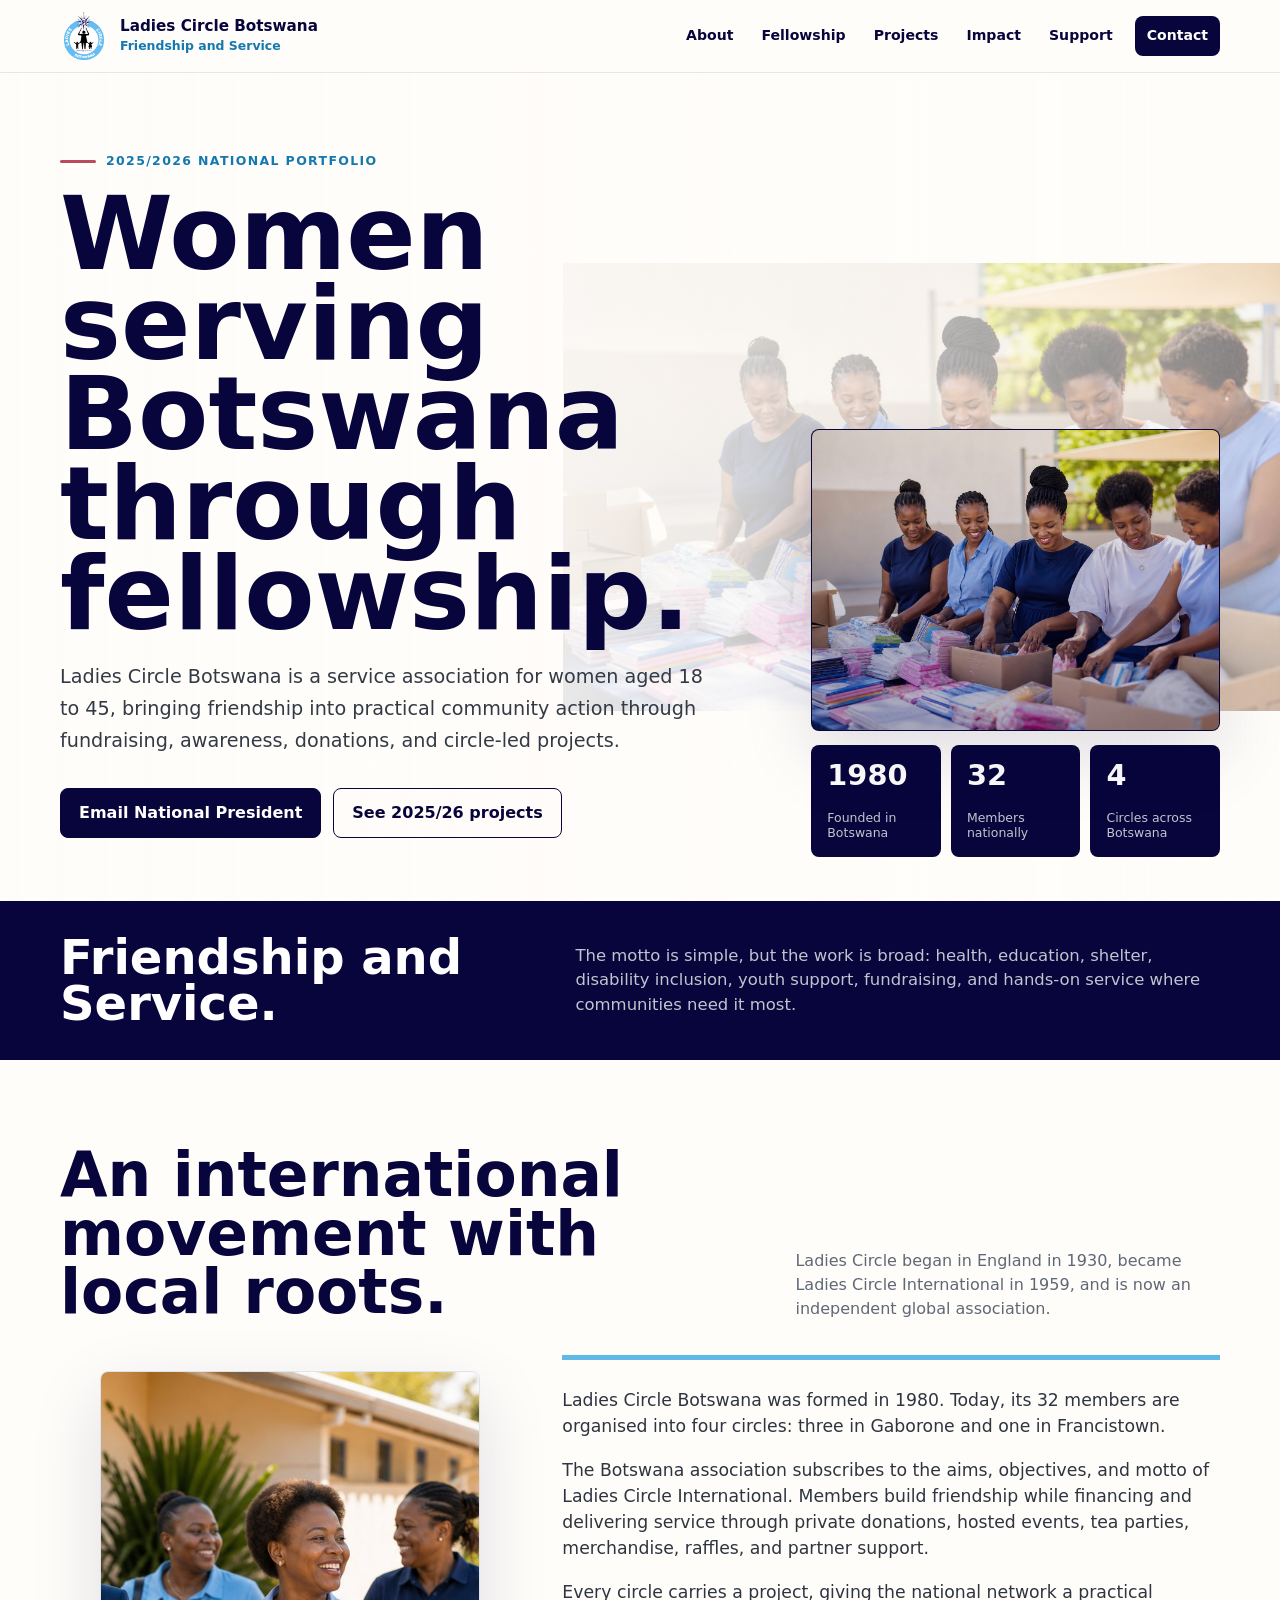
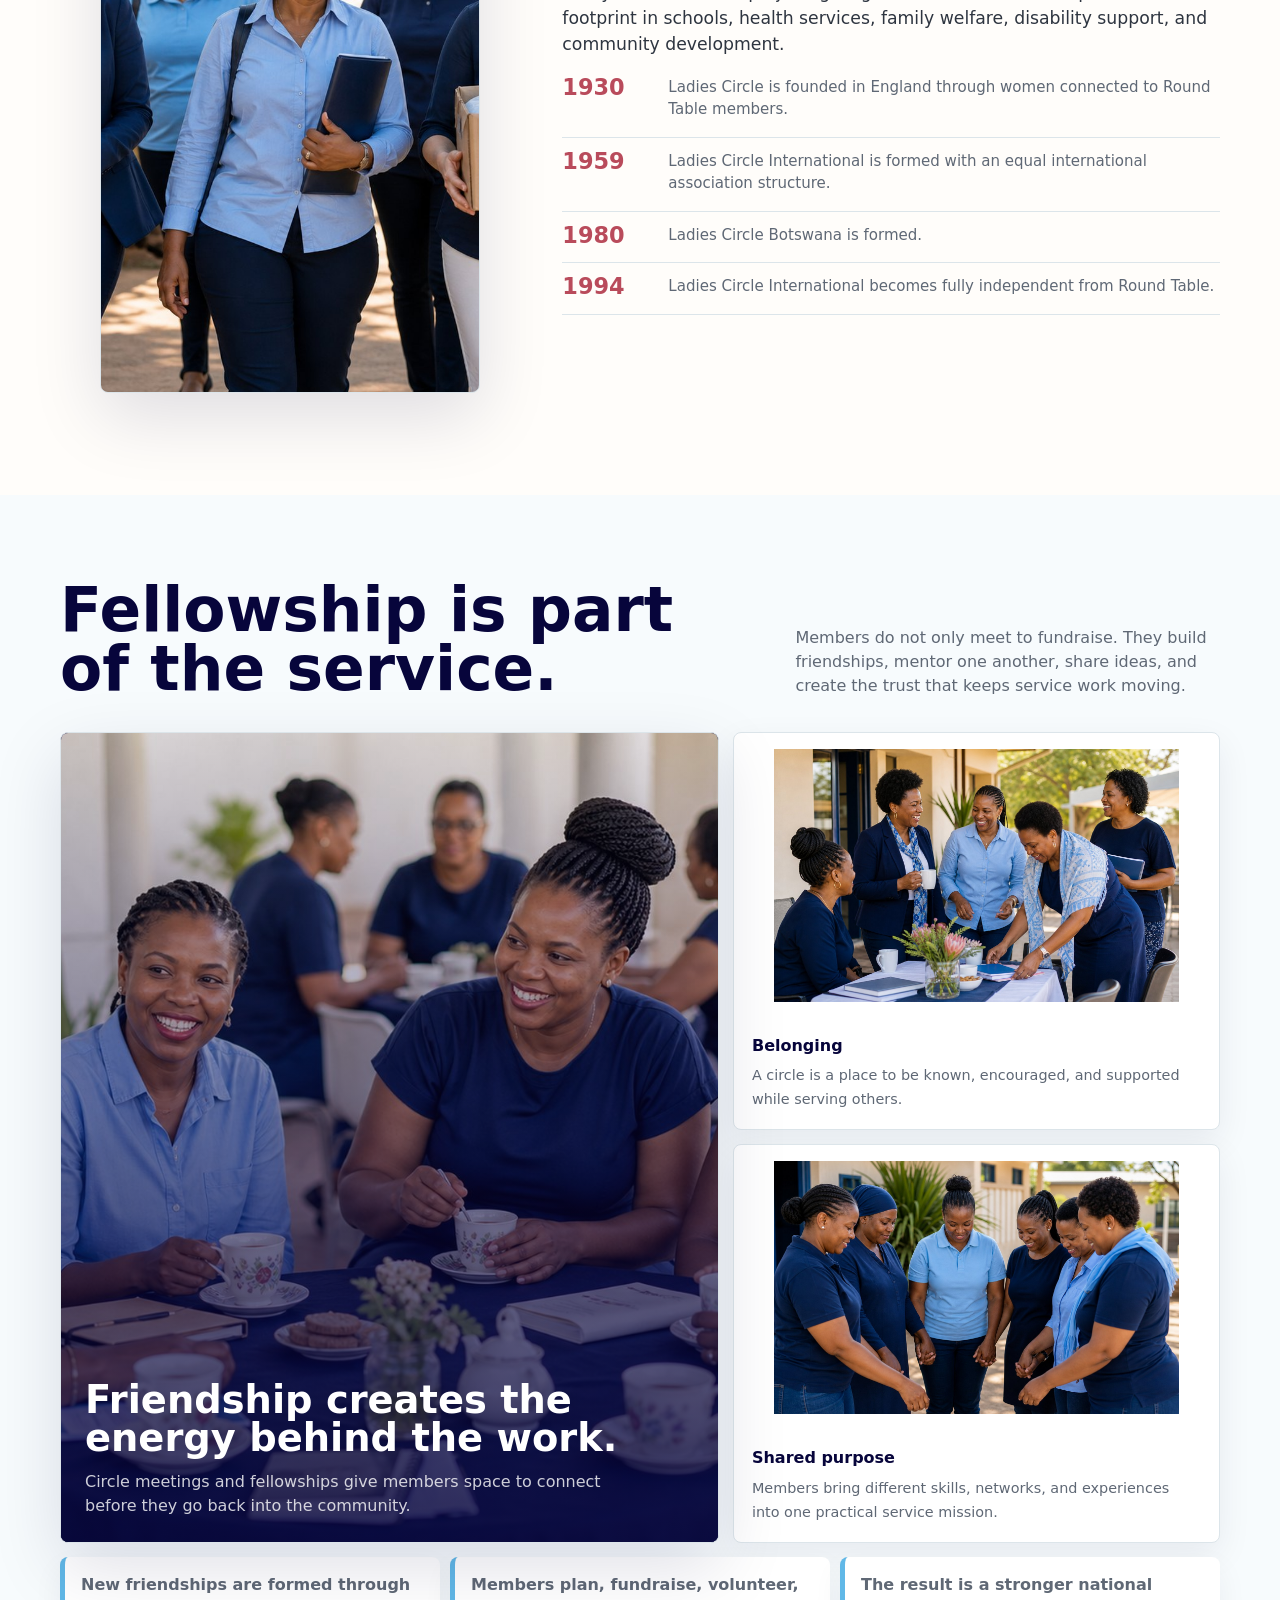
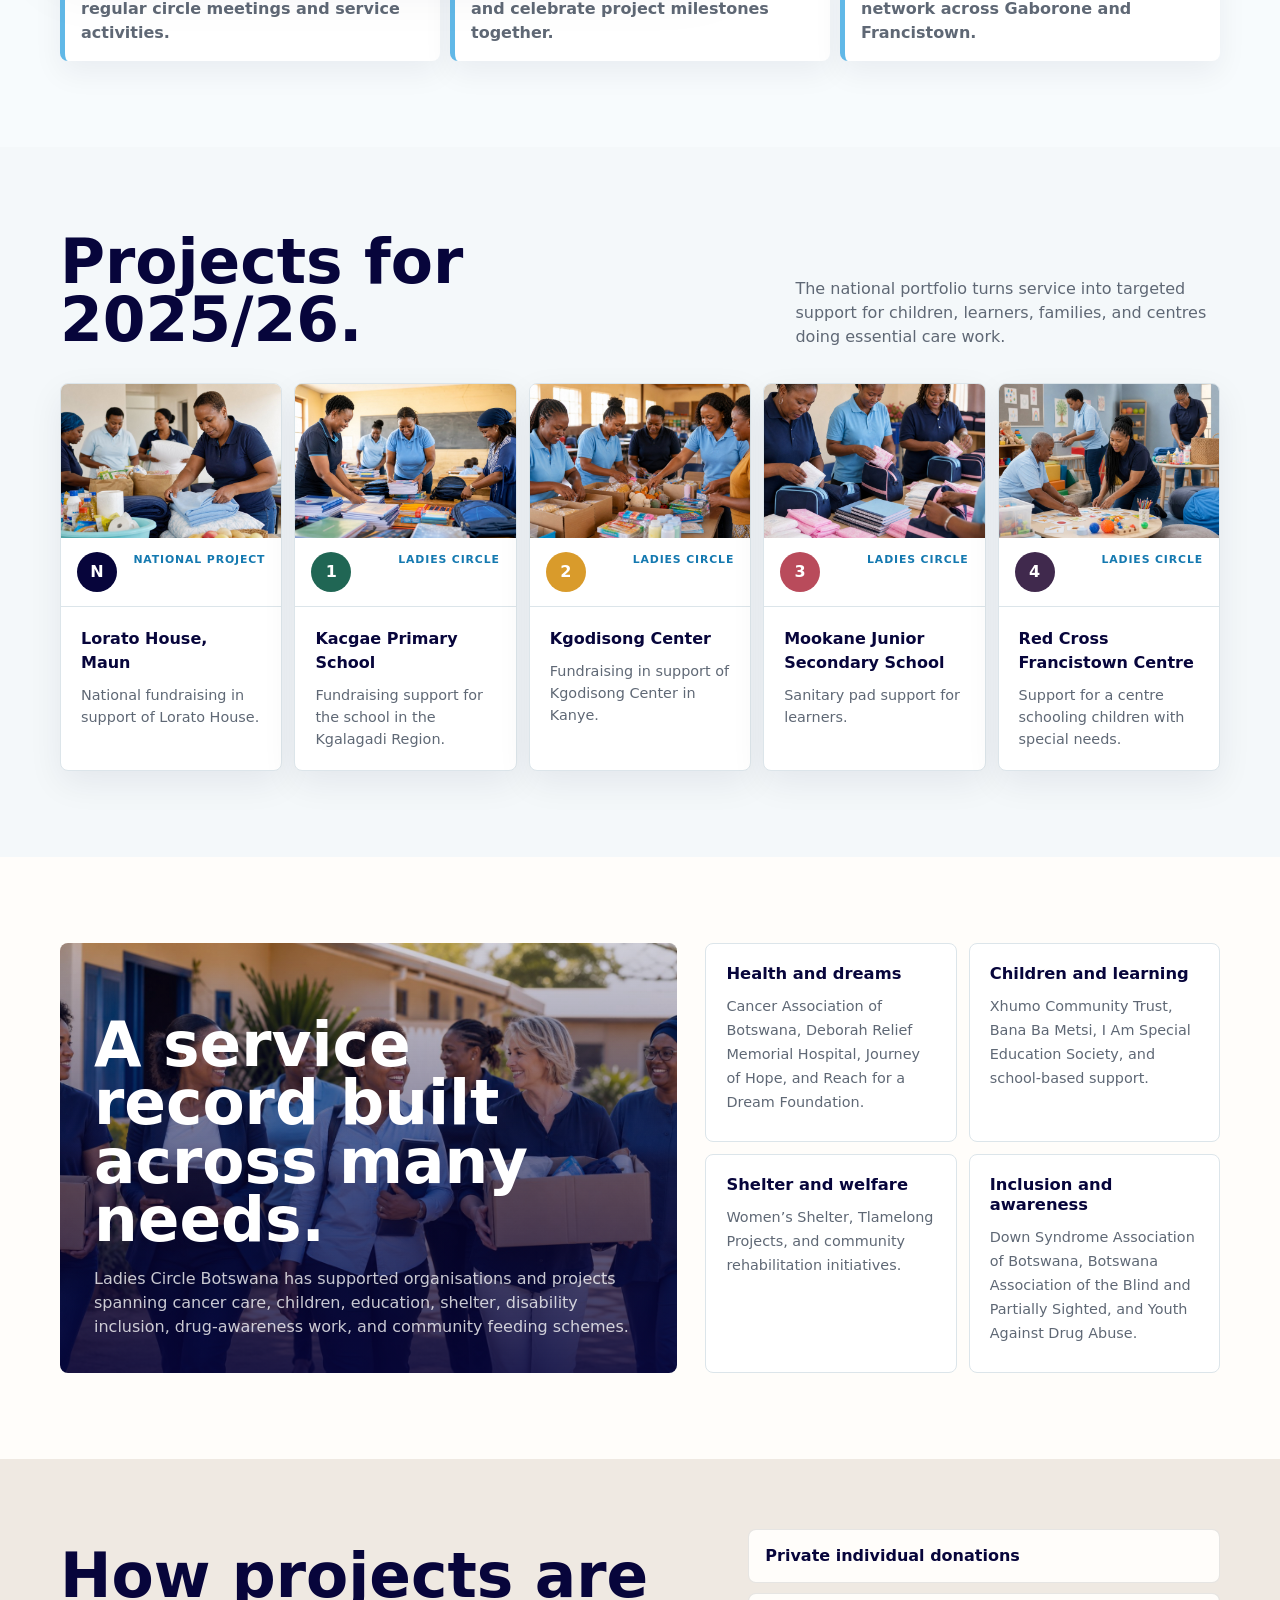
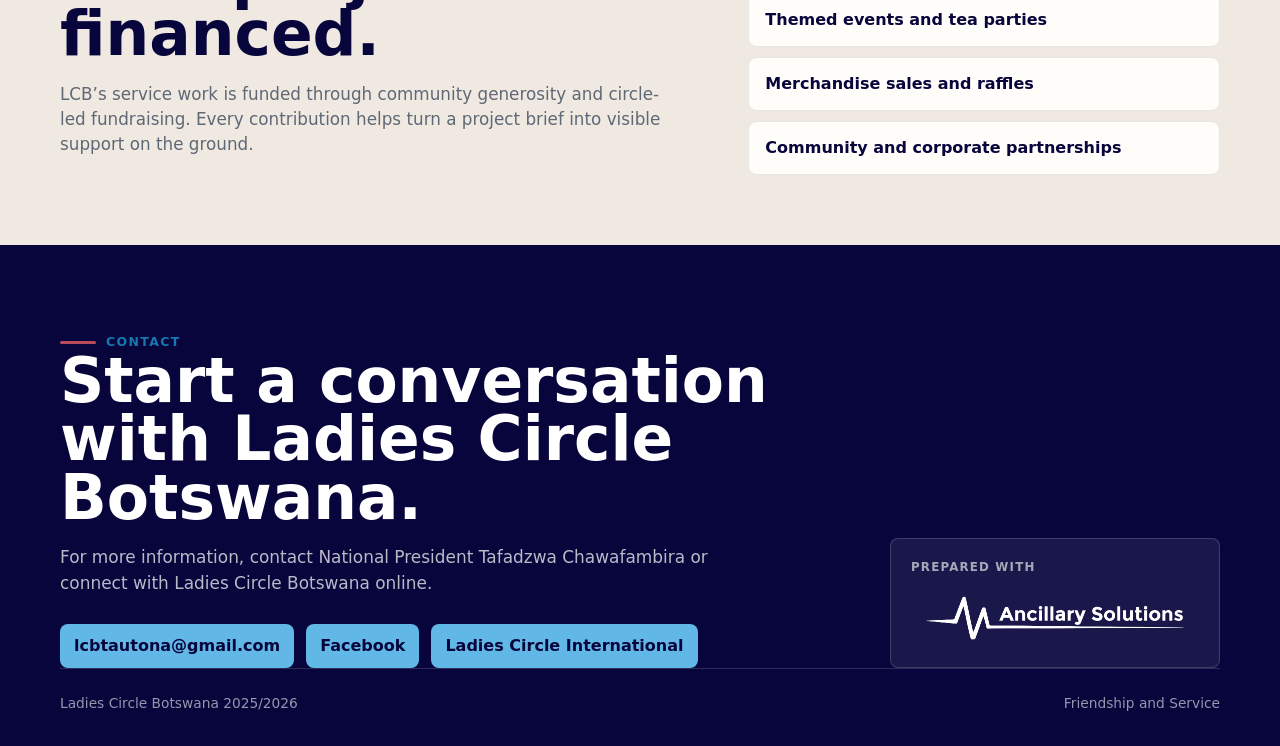
==== commit aa63ac45: "styling" ====
--- a/index.html
+++ b/index.html
@@ -5,837 +5,7 @@
   <meta name="viewport" content="width=device-width, initial-scale=1.0" />
   <title>Ladies Circle Botswana 2025/2026</title>
   <meta name="description" content="Ladies Circle Botswana 2025/2026 portfolio: friendship, service, national projects, and community impact." />
-  <style>
-    :root {
-      --ink: #10131a;
-      --muted: #5f6875;
-      --line: #dce5ea;
-      --paper: #fffdfa;
-      --soft: #f4f8fa;
-      --night: #07053b;
-      --blue: #61b8e7;
-      --blue-dark: #1479b0;
-      --plum: #40294d;
-      --rose: #b94b5b;
-      --green: #206654;
-      --gold: #d99b2b;
-      --shadow: 0 24px 70px rgba(7, 5, 59, 0.13);
-    }
-
-    * {
-      box-sizing: border-box;
-    }
-
-    html {
-      scroll-behavior: smooth;
-    }
-
-    body {
-      margin: 0;
-      color: var(--ink);
-      font-family: ui-sans-serif, system-ui, -apple-system, BlinkMacSystemFont, "Segoe UI", sans-serif;
-      background: var(--paper);
-      line-height: 1.5;
-    }
-
-    img {
-      display: block;
-      max-width: 100%;
-    }
-
-    a {
-      color: inherit;
-      text-decoration: none;
-    }
-
-    .wrap {
-      width: min(1160px, calc(100% - 36px));
-      margin: 0 auto;
-    }
-
-    .topbar {
-      position: sticky;
-      top: 0;
-      z-index: 20;
-      background: rgba(255, 253, 250, 0.92);
-      border-bottom: 1px solid rgba(16, 19, 26, 0.09);
-      backdrop-filter: blur(18px);
-    }
-
-    .nav {
-      min-height: 72px;
-      display: flex;
-      align-items: center;
-      justify-content: space-between;
-      gap: 22px;
-    }
-
-    .mark {
-      display: flex;
-      align-items: center;
-      gap: 12px;
-      min-width: 0;
-    }
-
-    .mark img {
-      width: 48px;
-      height: 48px;
-      object-fit: contain;
-      flex: 0 0 auto;
-    }
-
-    .mark strong {
-      display: block;
-      color: var(--night);
-      font-size: 0.95rem;
-      line-height: 1.1;
-    }
-
-    .mark span {
-      display: block;
-      color: var(--blue-dark);
-      font-size: 0.78rem;
-      font-weight: 750;
-      margin-top: 2px;
-    }
-
-    .navlinks {
-      display: flex;
-      align-items: center;
-      gap: 4px;
-      font-size: 0.88rem;
-      font-weight: 750;
-      color: var(--night);
-    }
-
-    .navlinks a {
-      border-radius: 8px;
-      padding: 9px 12px;
-    }
-
-    .navlinks a:hover {
-      background: #e9f6fc;
-    }
-
-    .navlinks .solid {
-      background: var(--night);
-      color: white;
-      margin-left: 6px;
-    }
-
-    .hero {
-      position: relative;
-      min-height: calc(100vh - 72px);
-      display: grid;
-      align-items: stretch;
-      overflow: hidden;
-      background: var(--paper);
-    }
-
-    .hero::before {
-      content: "";
-      position: absolute;
-      inset: 0;
-      background:
-        linear-gradient(90deg, rgba(255, 253, 250, 0.96) 0%, rgba(255, 253, 250, 0.91) 44%, rgba(255, 253, 250, 0.44) 100%),
-        url("images/hero-service.jpg") right center / min(56vw, 820px) auto no-repeat;
-      opacity: 0.95;
-    }
-
-    .hero-grid {
-      position: relative;
-      z-index: 1;
-      display: grid;
-      grid-template-columns: minmax(0, 0.9fr) minmax(300px, 0.52fr);
-      gap: 44px;
-      align-items: center;
-      min-height: calc(100vh - 72px);
-      padding: 54px 0 44px;
-    }
-
-    .kicker {
-      display: inline-flex;
-      align-items: center;
-      gap: 10px;
-      color: var(--blue-dark);
-      font-size: 0.78rem;
-      font-weight: 900;
-      letter-spacing: 0.11em;
-      text-transform: uppercase;
-    }
-
-    .kicker::before {
-      content: "";
-      width: 36px;
-      height: 3px;
-      background: var(--rose);
-      border-radius: 999px;
-    }
-
-    h1,
-    h2,
-    h3,
-    p {
-      margin-top: 0;
-    }
-
-    h1 {
-      max-width: 840px;
-      margin-bottom: 22px;
-      margin-top: 18px;
-      color: var(--night);
-      font-size: clamp(3.1rem, 8vw, 7.8rem);
-      line-height: 0.88;
-      letter-spacing: 0;
-    }
-
-    .hero-lede {
-      max-width: 650px;
-      color: #333a45;
-      font-size: clamp(1.05rem, 2vw, 1.28rem);
-      line-height: 1.65;
-    }
-
-    .hero-actions {
-      display: flex;
-      flex-wrap: wrap;
-      gap: 12px;
-      margin-top: 32px;
-    }
-
-    .button {
-      display: inline-flex;
-      align-items: center;
-      justify-content: center;
-      min-height: 46px;
-      border-radius: 8px;
-      padding: 12px 18px;
-      font-weight: 850;
-      border: 1px solid var(--night);
-    }
-
-    .button.primary {
-      background: var(--night);
-      color: white;
-    }
-
-    .button.ghost {
-      background: rgba(255, 253, 250, 0.7);
-      color: var(--night);
-    }
-
-    .hero-card {
-      align-self: stretch;
-      display: grid;
-      align-content: end;
-      gap: 14px;
-      min-height: 460px;
-    }
-
-    .hero-photo {
-      position: relative;
-      min-height: 300px;
-      border-radius: 8px;
-      overflow: hidden;
-      box-shadow: var(--shadow);
-      border: 1px solid rgba(16, 19, 26, 0.1);
-      background: var(--night);
-    }
-
-    .hero-photo img {
-      width: 100%;
-      height: 100%;
-      min-height: 300px;
-      object-fit: cover;
-    }
-
-    .hero-photo::after {
-      content: "";
-      position: absolute;
-      inset: 0;
-      background: linear-gradient(0deg, rgba(7, 5, 59, 0.34), rgba(7, 5, 59, 0.03));
-      pointer-events: none;
-    }
-
-    .seal {
-      background: rgba(255, 255, 255, 0.86);
-      border: 1px solid rgba(16, 19, 26, 0.1);
-      border-radius: 8px;
-      box-shadow: var(--shadow);
-      padding: 26px;
-    }
-
-    .seal img {
-      width: min(300px, 78vw);
-      margin: 0 auto;
-    }
-
-    .facts {
-      display: grid;
-      grid-template-columns: repeat(3, 1fr);
-      gap: 10px;
-    }
-
-    .fact {
-      min-height: 112px;
-      background: var(--night);
-      color: white;
-      border-radius: 8px;
-      padding: 16px;
-      display: flex;
-      flex-direction: column;
-      justify-content: space-between;
-    }
-
-    .fact strong {
-      font-size: 1.8rem;
-      line-height: 1;
-    }
-
-    .fact span {
-      color: rgba(255, 255, 255, 0.76);
-      font-size: 0.78rem;
-      line-height: 1.25;
-    }
-
-    .intro-strip {
-      background: var(--night);
-      color: white;
-      padding: 34px 0;
-    }
-
-    .intro-strip .wrap {
-      display: grid;
-      grid-template-columns: 0.75fr 1fr;
-      gap: 32px;
-      align-items: center;
-    }
-
-    .intro-strip strong {
-      font-size: clamp(1.8rem, 4vw, 3.7rem);
-      line-height: 0.95;
-    }
-
-    .intro-strip p {
-      margin: 0;
-      color: rgba(255, 255, 255, 0.76);
-      font-size: 1.03rem;
-    }
-
-    .section {
-      padding: 86px 0;
-    }
-
-    .section.alt {
-      background: var(--soft);
-    }
-
-    .section-head {
-      display: grid;
-      grid-template-columns: minmax(0, 0.76fr) minmax(260px, 0.46fr);
-      gap: 34px;
-      align-items: end;
-      margin-bottom: 34px;
-    }
-
-    h2 {
-      margin-bottom: 0;
-      color: var(--night);
-      font-size: clamp(2rem, 4.8vw, 4.2rem);
-      line-height: 0.95;
-      letter-spacing: 0;
-    }
-
-    .section-head p {
-      color: var(--muted);
-      margin: 0;
-      font-size: 1rem;
-    }
-
-    .story-layout {
-      display: grid;
-      grid-template-columns: minmax(0, 0.85fr) minmax(300px, 0.72fr);
-      gap: 28px;
-      align-items: stretch;
-    }
-
-    .story-panel {
-      border-top: 5px solid var(--blue);
-      padding-top: 28px;
-      font-size: 1.08rem;
-      color: #2e3540;
-    }
-
-    .story-panel p {
-      margin-bottom: 18px;
-    }
-
-    .story-photo {
-      min-height: 100%;
-      border-radius: 8px;
-      overflow: hidden;
-      box-shadow: var(--shadow);
-      border: 1px solid var(--line);
-      background: var(--soft);
-    }
-
-    .story-photo img {
-      width: 100%;
-      height: 100%;
-      min-height: 430px;
-      object-fit: cover;
-    }
-
-    .story-side {
-      display: grid;
-      gap: 18px;
-    }
-
-    .timeline {
-      display: grid;
-      gap: 12px;
-    }
-
-    .time-row {
-      display: grid;
-      grid-template-columns: 92px 1fr;
-      gap: 14px;
-      align-items: start;
-      border-bottom: 1px solid var(--line);
-      padding-bottom: 16px;
-    }
-
-    .time-row strong {
-      color: var(--rose);
-      font-size: 1.4rem;
-      line-height: 1;
-    }
-
-    .time-row span {
-      color: var(--muted);
-      font-size: 0.94rem;
-    }
-
-    .projects {
-      display: grid;
-      grid-template-columns: repeat(5, 1fr);
-      gap: 12px;
-    }
-
-    .project {
-      min-height: 330px;
-      border-radius: 8px;
-      overflow: hidden;
-      display: flex;
-      flex-direction: column;
-      background: white;
-      border: 1px solid var(--line);
-      box-shadow: 0 12px 35px rgba(7, 5, 59, 0.07);
-    }
-
-    .project-image {
-      position: relative;
-      height: 154px;
-      overflow: hidden;
-      background: var(--night);
-    }
-
-    .project-image img {
-      width: 100%;
-      height: 100%;
-      object-fit: cover;
-      transition: transform 0.35s ease;
-    }
-
-    .project:hover .project-image img {
-      transform: scale(1.04);
-    }
-
-    .project-top {
-      min-height: 68px;
-      padding: 14px 16px;
-      color: var(--night);
-      display: flex;
-      align-items: flex-start;
-      justify-content: space-between;
-      gap: 12px;
-      background: white;
-      border-bottom: 1px solid var(--line);
-    }
-
-    .project:nth-child(1) .project-top span { background: var(--night); }
-    .project:nth-child(2) .project-top span { background: var(--green); }
-    .project:nth-child(3) .project-top span { background: var(--gold); }
-    .project:nth-child(4) .project-top span { background: var(--rose); }
-    .project:nth-child(5) .project-top span { background: var(--plum); }
-
-    .project-top span {
-      width: 40px;
-      height: 40px;
-      display: grid;
-      place-items: center;
-      border-radius: 50%;
-      color: white;
-      font-weight: 900;
-    }
-
-    .project-top small {
-      font-weight: 850;
-      text-transform: uppercase;
-      letter-spacing: 0.08em;
-      font-size: 0.68rem;
-      color: var(--blue-dark);
-      text-align: right;
-    }
-
-    .project-body {
-      padding: 20px;
-      flex: 1;
-    }
-
-    .project h3 {
-      color: var(--night);
-      font-size: 1rem;
-      margin-bottom: 10px;
-    }
-
-    .project p {
-      color: var(--muted);
-      font-size: 0.9rem;
-      margin-bottom: 0;
-    }
-
-    .impact-grid {
-      display: grid;
-      grid-template-columns: 1.2fr 1fr;
-      gap: 28px;
-      align-items: stretch;
-    }
-
-    .impact-feature {
-      min-height: 430px;
-      border-radius: 8px;
-      background:
-        linear-gradient(0deg, rgba(7, 5, 59, 0.86), rgba(7, 5, 59, 0.18)),
-        url("images/about-volunteers.jpg") center / cover no-repeat,
-        var(--night);
-      padding: 34px;
-      color: white;
-      display: flex;
-      flex-direction: column;
-      justify-content: flex-end;
-      overflow: hidden;
-    }
-
-    .impact-feature h2 {
-      color: white;
-      max-width: 580px;
-    }
-
-    .impact-feature p {
-      max-width: 600px;
-      color: rgba(255, 255, 255, 0.78);
-      margin: 18px 0 0;
-    }
-
-    .impact-list {
-      display: grid;
-      grid-template-columns: 1fr 1fr;
-      gap: 12px;
-    }
-
-    .impact-item {
-      min-height: 160px;
-      border-radius: 8px;
-      border: 1px solid var(--line);
-      background: white;
-      padding: 20px;
-    }
-
-    .impact-item strong {
-      display: block;
-      color: var(--night);
-      font-size: 1.02rem;
-      line-height: 1.2;
-      margin-bottom: 10px;
-    }
-
-    .impact-item span {
-      color: var(--muted);
-      font-size: 0.9rem;
-    }
-
-    .support-band {
-      background: #efe9e2;
-      padding: 70px 0;
-    }
-
-    .support-grid {
-      display: grid;
-      grid-template-columns: minmax(0, 0.7fr) minmax(280px, 0.5fr);
-      gap: 34px;
-      align-items: center;
-    }
-
-    .support-grid h2 {
-      max-width: 660px;
-    }
-
-    .support-grid p {
-      color: var(--muted);
-      font-size: 1.05rem;
-      max-width: 620px;
-      margin: 18px 0 0;
-    }
-
-    .support-methods {
-      display: grid;
-      gap: 10px;
-      margin: 0;
-      padding: 0;
-      list-style: none;
-    }
-
-    .support-methods li {
-      border-radius: 8px;
-      background: var(--paper);
-      border: 1px solid rgba(16, 19, 26, 0.1);
-      padding: 14px 16px;
-      color: var(--night);
-      font-weight: 850;
-    }
-
-    .contact {
-      background: var(--night);
-      color: white;
-      padding: 82px 0 32px;
-    }
-
-    .contact-grid {
-      display: grid;
-      grid-template-columns: minmax(0, 0.8fr) minmax(280px, 0.42fr);
-      gap: 34px;
-      align-items: end;
-    }
-
-    .contact h2 {
-      color: white;
-      max-width: 760px;
-    }
-
-    .contact p {
-      max-width: 650px;
-      color: rgba(255, 255, 255, 0.72);
-      font-size: 1.06rem;
-      margin: 18px 0 0;
-    }
-
-    .contact-links {
-      display: flex;
-      flex-wrap: wrap;
-      gap: 12px;
-      margin-top: 28px;
-    }
-
-    .contact-links a {
-      min-height: 44px;
-      display: inline-flex;
-      align-items: center;
-      border-radius: 8px;
-      padding: 10px 14px;
-      color: var(--night);
-      background: var(--blue);
-      font-weight: 850;
-    }
-
-    .prepared {
-      justify-self: end;
-      width: min(330px, 100%);
-      border-radius: 8px;
-      border: 1px solid rgba(255, 255, 255, 0.16);
-      background: rgba(255, 255, 255, 0.08);
-      padding: 20px;
-    }
-
-    .prepared span {
-      display: block;
-      color: rgba(255, 255, 255, 0.62);
-      font-size: 0.74rem;
-      font-weight: 850;
-      letter-spacing: 0.1em;
-      text-transform: uppercase;
-      margin-bottom: 12px;
-    }
-
-    .prepared img {
-      width: 100%;
-      height: 58px;
-      object-fit: contain;
-      filter: invert(1);
-    }
-
-    footer {
-      display: flex;
-      justify-content: space-between;
-      gap: 20px;
-      border-top: 1px solid rgba(255, 255, 255, 0.15);
-      margin-top: 58px;
-      padding-top: 24px;
-      color: rgba(255, 255, 255, 0.58);
-      font-size: 0.86rem;
-    }
-
-    @media (max-width: 980px) {
-      .hero::before {
-        background:
-          linear-gradient(0deg, rgba(255, 253, 250, 0.93) 0%, rgba(255, 253, 250, 0.84) 100%),
-          url("images/hero-service.jpg") center / cover no-repeat;
-      }
-
-      .hero-grid,
-      .intro-strip .wrap,
-      .section-head,
-      .story-layout,
-      .impact-grid,
-      .support-grid,
-      .contact-grid {
-        grid-template-columns: 1fr;
-      }
-
-      .hero-grid {
-        min-height: auto;
-      }
-
-      .hero-card {
-        min-height: auto;
-      }
-
-      .projects {
-        grid-template-columns: repeat(2, 1fr);
-      }
-
-      .prepared {
-        justify-self: start;
-      }
-    }
-
-    @media (max-width: 700px) {
-      .wrap {
-        width: min(100% - 28px, 1160px);
-      }
-
-      .nav {
-        min-height: 66px;
-      }
-
-      .navlinks {
-        display: none;
-      }
-
-      .mark img {
-        width: 44px;
-        height: 44px;
-      }
-
-      .mark strong {
-        font-size: 0.92rem;
-      }
-
-      .hero-grid {
-        padding: 44px 0 30px;
-        gap: 24px;
-      }
-
-      h1 {
-        font-size: clamp(2.85rem, 15vw, 3.85rem);
-        line-height: 0.9;
-      }
-
-      .hero-lede {
-        font-size: 1rem;
-      }
-
-      .hero-actions {
-        flex-direction: column;
-        margin-top: 24px;
-      }
-
-      .button {
-        width: 100%;
-      }
-
-      .hero-card {
-        display: none;
-      }
-
-      .seal {
-        padding: 16px;
-      }
-
-      .seal img {
-        width: 148px;
-      }
-
-      .facts {
-        grid-template-columns: repeat(3, 1fr);
-      }
-
-      .fact {
-        min-height: 72px;
-        padding: 12px 9px;
-      }
-
-      .fact strong {
-        font-size: 1.22rem;
-      }
-
-      .fact span {
-        font-size: 0.66rem;
-      }
-
-      .section {
-        padding: 62px 0;
-      }
-
-      .intro-strip {
-        padding: 28px 0;
-      }
-
-      .time-row {
-        grid-template-columns: 72px 1fr;
-      }
-
-      .projects,
-      .impact-list {
-        grid-template-columns: 1fr;
-      }
-
-      .project {
-        min-height: auto;
-      }
-
-      .impact-feature {
-        min-height: 330px;
-        padding: 24px;
-      }
-
-      .contact {
-        padding-top: 64px;
-      }
-
-      .contact-links {
-        flex-direction: column;
-      }
-
-      .contact-links a {
-        justify-content: center;
-      }
-
-      footer {
-        flex-direction: column;
-      }
-    }
-  </style>
+  <link rel="stylesheet" href="styles.css" />
 </head>
 <body>
   <header class="topbar">
@@ -849,6 +19,7 @@
       </a>
       <nav class="navlinks" aria-label="Page navigation">
         <a href="#about">About</a>
+        <a href="#fellowship">Fellowship</a>
         <a href="#projects">Projects</a>
         <a href="#impact">Impact</a>
         <a href="#support">Support</a>
@@ -910,8 +81,12 @@
           <p>Ladies Circle began in England in 1930, became Ladies Circle International in 1959, and is now an independent global association.</p>
         </div>
 
-        <div class="story-layout">
-          <div class="story-panel">
+        <div class="about-panel">
+          <figure class="about-photo">
+            <img src="images/about-volunteers.jpg" alt="Ladies Circle Botswana volunteers walking together after community service" />
+          </figure>
+
+          <div class="about-copy">
             <p>
               Ladies Circle Botswana was formed in 1980. Today, its 32 members are organised into four circles: three in Gaborone and one in Francistown.
             </p>
@@ -921,12 +96,6 @@
             <p>
               Every circle carries a project, giving the national network a practical footprint in schools, health services, family welfare, disability support, and community development.
             </p>
-          </div>
-
-          <div class="story-side">
-            <figure class="story-photo">
-              <img src="images/about-volunteers.jpg" alt="Ladies Circle Botswana volunteers walking together after community service" />
-            </figure>
 
             <div class="timeline" aria-label="Ladies Circle history">
               <div class="time-row">
@@ -951,10 +120,57 @@
       </div>
     </section>
 
+    <section class="section fellowship" id="fellowship" aria-labelledby="fellowship-title">
+      <div class="wrap">
+        <div class="section-head">
+          <h2 id="fellowship-title">Fellowship is part of the service.</h2>
+          <p>Members do not only meet to fundraise. They build friendships, mentor one another, share ideas, and create the trust that keeps service work moving.</p>
+        </div>
+
+        <div class="fellowship-layout">
+          <article class="fellowship-feature">
+            <img src="images/fellowship-tea.jpg" alt="Ladies Circle Botswana members sharing tea and conversation after a service meeting" loading="lazy" />
+            <div class="fellowship-feature-content">
+              <h3>Friendship creates the energy behind the work.</h3>
+              <p>Circle meetings and fellowships give members space to connect before they go back into the community.</p>
+            </div>
+          </article>
+
+          <div class="fellowship-gallery">
+            <article class="fellowship-card">
+              <figure class="fellowship-photo">
+                <img src="images/fellowship-gathering.jpg" alt="Ladies Circle Botswana members laughing together before a community event" loading="lazy" />
+              </figure>
+              <div class="fellowship-card-body">
+                <strong>Belonging</strong>
+                <span>A circle is a place to be known, encouraged, and supported while serving others.</span>
+              </div>
+            </article>
+
+            <article class="fellowship-card">
+              <figure class="fellowship-photo">
+                <img src="images/fellowship-circle.jpg" alt="Ladies Circle Botswana members standing together in a supportive circle" loading="lazy" />
+              </figure>
+              <div class="fellowship-card-body">
+                <strong>Shared purpose</strong>
+                <span>Members bring different skills, networks, and experiences into one practical service mission.</span>
+              </div>
+            </article>
+          </div>
+        </div>
+
+        <div class="fellowship-notes" aria-label="Fellowship themes">
+          <div class="fellowship-note">New friendships are formed through regular circle meetings and service activities.</div>
+          <div class="fellowship-note">Members plan, fundraise, volunteer, and celebrate project milestones together.</div>
+          <div class="fellowship-note">The result is a stronger national network across Gaborone and Francistown.</div>
+        </div>
+      </div>
+    </section>
+
     <section class="section alt" id="projects" aria-labelledby="projects-title">
       <div class="wrap">
         <div class="section-head">
-          <h2 id="projects-title">Current projects for 2025/26.</h2>
+          <h2 id="projects-title">Projects for 2025/26.</h2>
           <p>The national portfolio turns service into targeted support for children, learners, families, and centres doing essential care work.</p>
         </div>
 
@@ -1106,5 +322,6 @@
       </footer>
     </section>
   </main>
+  <script src="script.js" defer></script>
 </body>
 </html>
--- a/styles.css
+++ b/styles.css
@@ -0,0 +1,974 @@
+    :root {
+      --ink: #10131a;
+      --muted: #5f6875;
+      --line: #dce5ea;
+      --paper: #fffdfa;
+      --soft: #f4f8fa;
+      --night: #07053b;
+      --blue: #61b8e7;
+      --blue-dark: #1479b0;
+      --plum: #40294d;
+      --rose: #b94b5b;
+      --green: #206654;
+      --gold: #d99b2b;
+      --shadow: 0 24px 70px rgba(7, 5, 59, 0.13);
+    }
+
+    *,
+    *::before,
+    *::after {
+      box-sizing: border-box;
+    }
+
+    html {
+      scroll-behavior: smooth;
+    }
+
+    body {
+      margin: 0;
+      color: var(--ink);
+      font-family: ui-sans-serif, system-ui, -apple-system, BlinkMacSystemFont, "Segoe UI", sans-serif;
+      background: var(--paper);
+      line-height: 1.5;
+    }
+
+    img {
+      display: block;
+      max-width: 100%;
+    }
+
+    a {
+      color: inherit;
+      text-decoration: none;
+    }
+
+    h1,
+    h2,
+    h3,
+    p {
+      margin-top: 0;
+    }
+
+    .wrap {
+      width: min(1160px, calc(100% - 28px));
+      margin: 0 auto;
+    }
+
+    .topbar {
+      position: sticky;
+      top: 0;
+      z-index: 20;
+      background: rgba(255, 253, 250, 0.92);
+      border-bottom: 1px solid rgba(16, 19, 26, 0.09);
+      backdrop-filter: blur(18px);
+    }
+
+    .nav {
+      min-height: 66px;
+      display: flex;
+      align-items: center;
+      justify-content: space-between;
+      gap: 18px;
+    }
+
+    .mark {
+      display: flex;
+      align-items: center;
+      gap: 12px;
+      min-width: 0;
+    }
+
+    .mark img {
+      width: 44px;
+      height: 44px;
+      object-fit: contain;
+      flex: 0 0 auto;
+    }
+
+    .mark strong {
+      display: block;
+      color: var(--night);
+      font-size: 0.92rem;
+      line-height: 1.1;
+    }
+
+    .mark span {
+      display: block;
+      color: var(--blue-dark);
+      font-size: 0.78rem;
+      font-weight: 750;
+      margin-top: 2px;
+    }
+
+    .navlinks {
+      display: none;
+      align-items: center;
+      gap: 4px;
+      font-size: 0.88rem;
+      font-weight: 750;
+      color: var(--night);
+    }
+
+    .navlinks a {
+      border-radius: 8px;
+      padding: 9px 12px;
+    }
+
+    .navlinks a:hover {
+      background: #e9f6fc;
+    }
+
+    .navlinks .solid {
+      background: var(--night);
+      color: white;
+      margin-left: 6px;
+    }
+
+    .hero {
+      position: relative;
+      min-height: calc(100vh - 66px);
+      display: grid;
+      align-items: stretch;
+      overflow: hidden;
+      background: var(--paper);
+    }
+
+    .hero::before {
+      content: "";
+      position: absolute;
+      inset: 0;
+      background:
+        linear-gradient(0deg, rgba(255, 253, 250, 0.93) 0%, rgba(255, 253, 250, 0.84) 100%),
+        url("images/hero-service.jpg") center / cover no-repeat;
+      opacity: 0.95;
+    }
+
+    .hero-grid {
+      position: relative;
+      z-index: 1;
+      display: grid;
+      grid-template-columns: 1fr;
+      gap: 24px;
+      align-items: center;
+      min-height: calc(100vh - 66px);
+      padding: 44px 0 30px;
+    }
+
+    .kicker {
+      display: inline-flex;
+      align-items: center;
+      gap: 10px;
+      color: var(--blue-dark);
+      font-size: 0.78rem;
+      font-weight: 900;
+      letter-spacing: 0.11em;
+      text-transform: uppercase;
+    }
+
+    .kicker::before {
+      content: "";
+      width: 36px;
+      height: 3px;
+      background: var(--rose);
+      border-radius: 999px;
+    }
+
+    h1 {
+      max-width: 840px;
+      margin: 18px 0 22px;
+      color: var(--night);
+      font-size: clamp(2.85rem, 15vw, 3.85rem);
+      line-height: 0.9;
+      letter-spacing: 0;
+    }
+
+    h2 {
+      margin-bottom: 0;
+      color: var(--night);
+      font-size: clamp(2rem, 12vw, 3rem);
+      line-height: 0.95;
+      letter-spacing: 0;
+    }
+
+    .hero-lede {
+      max-width: 650px;
+      color: #333a45;
+      font-size: 1rem;
+      line-height: 1.65;
+    }
+
+    .hero-actions {
+      display: flex;
+      flex-direction: column;
+      gap: 12px;
+      margin-top: 24px;
+    }
+
+    .button {
+      width: 100%;
+      min-height: 46px;
+      display: inline-flex;
+      align-items: center;
+      justify-content: center;
+      border-radius: 8px;
+      padding: 12px 18px;
+      font-weight: 850;
+      border: 1px solid var(--night);
+    }
+
+    .button.primary {
+      background: var(--night);
+      color: white;
+    }
+
+    .button.ghost {
+      background: rgba(255, 253, 250, 0.7);
+      color: var(--night);
+    }
+
+    .hero-card {
+      display: none;
+      align-self: stretch;
+      align-content: end;
+      gap: 14px;
+    }
+
+    .hero-photo {
+      position: relative;
+      min-height: 300px;
+      border-radius: 8px;
+      overflow: hidden;
+      box-shadow: var(--shadow);
+      border: 1px solid rgba(16, 19, 26, 0.1);
+      background: var(--night);
+    }
+
+    .hero-photo img {
+      width: 100%;
+      height: 100%;
+      min-height: 300px;
+      object-fit: cover;
+    }
+
+    .hero-photo::after {
+      content: "";
+      position: absolute;
+      inset: 0;
+      background: linear-gradient(0deg, rgba(7, 5, 59, 0.34), rgba(7, 5, 59, 0.03));
+      pointer-events: none;
+    }
+
+    .facts {
+      display: grid;
+      grid-template-columns: repeat(3, 1fr);
+      gap: 10px;
+    }
+
+    .fact {
+      min-height: 72px;
+      display: flex;
+      flex-direction: column;
+      justify-content: space-between;
+      border-radius: 8px;
+      background: var(--night);
+      color: white;
+      padding: 12px 9px;
+    }
+
+    .fact strong {
+      font-size: 1.22rem;
+      line-height: 1;
+    }
+
+    .fact span {
+      color: rgba(255, 255, 255, 0.76);
+      font-size: 0.66rem;
+      line-height: 1.25;
+    }
+
+    .intro-strip {
+      background: var(--night);
+      color: white;
+      padding: 28px 0;
+    }
+
+    .intro-strip .wrap {
+      display: grid;
+      grid-template-columns: 1fr;
+      gap: 18px;
+      align-items: center;
+    }
+
+    .intro-strip strong {
+      font-size: clamp(1.8rem, 12vw, 3rem);
+      line-height: 0.95;
+    }
+
+    .intro-strip p {
+      margin: 0;
+      color: rgba(255, 255, 255, 0.76);
+      font-size: 1.03rem;
+    }
+
+    .section {
+      padding: 62px 0;
+    }
+
+    .section.alt {
+      background: var(--soft);
+    }
+
+    .section-head {
+      display: grid;
+      grid-template-columns: 1fr;
+      gap: 18px;
+      align-items: end;
+      margin-bottom: 34px;
+    }
+
+    .section-head p {
+      color: var(--muted);
+      margin: 0;
+      font-size: 1rem;
+    }
+
+    .about-panel,
+    .impact-grid,
+    .support-grid,
+    .contact-grid {
+      display: grid;
+      grid-template-columns: 1fr;
+      gap: 28px;
+      align-items: stretch;
+    }
+
+    .about-copy {
+      border-top: 5px solid var(--blue);
+      padding-top: 28px;
+      color: #2e3540;
+      font-size: 1.02rem;
+    }
+
+    .about-copy p {
+      margin-bottom: 18px;
+    }
+
+    .about-photo,
+    .fellowship-photo,
+    .fellowship-feature {
+      overflow: hidden;
+      border: 1px solid var(--line);
+      border-radius: 8px;
+      background: var(--soft);
+      box-shadow: var(--shadow);
+    }
+
+    .about-photo img,
+    .fellowship-photo img,
+    .fellowship-feature img {
+      width: 100%;
+      height: 100%;
+      min-height: 300px;
+      object-fit: cover;
+    }
+
+    .timeline {
+      display: grid;
+      gap: 12px;
+    }
+
+    .time-row {
+      display: grid;
+      grid-template-columns: 72px 1fr;
+      gap: 14px;
+      align-items: start;
+      border-bottom: 1px solid var(--line);
+      padding-bottom: 16px;
+    }
+
+    .time-row strong {
+      color: var(--rose);
+      font-size: 1.4rem;
+      line-height: 1;
+    }
+
+    .time-row span {
+      color: var(--muted);
+      font-size: 0.94rem;
+    }
+
+    .fellowship {
+      background: #f7fbfd;
+    }
+
+    .fellowship-layout {
+      display: grid;
+      grid-template-columns: 1fr;
+      gap: 14px;
+    }
+
+    .fellowship-feature {
+      position: relative;
+      min-height: 360px;
+      display: flex;
+      align-items: flex-end;
+      color: white;
+      background: var(--night);
+    }
+
+    .fellowship-feature img {
+      position: absolute;
+      inset: 0;
+    }
+
+    .fellowship-feature::after {
+      content: "";
+      position: absolute;
+      inset: 0;
+      background: linear-gradient(0deg, rgba(7, 5, 59, 0.84), rgba(7, 5, 59, 0.08));
+    }
+
+    .fellowship-feature-content {
+      position: relative;
+      z-index: 1;
+      max-width: 620px;
+      padding: 24px;
+    }
+
+    .fellowship-feature-content h3 {
+      margin-bottom: 12px;
+      font-size: clamp(1.6rem, 8vw, 2.4rem);
+      line-height: 1;
+    }
+
+    .fellowship-feature-content p {
+      margin-bottom: 0;
+      color: rgba(255, 255, 255, 0.8);
+    }
+
+    .fellowship-gallery {
+      display: grid;
+      grid-template-columns: 1fr;
+      gap: 14px;
+    }
+
+    .fellowship-card {
+      overflow: hidden;
+      border: 1px solid var(--line);
+      border-radius: 8px;
+      background: white;
+      box-shadow: 0 12px 35px rgba(7, 5, 59, 0.07);
+    }
+
+    .fellowship-photo {
+      border: 0;
+      border-radius: 0;
+      box-shadow: none;
+    }
+
+    .fellowship-photo img {
+      min-height: 220px;
+    }
+
+    .fellowship-card-body {
+      padding: 18px;
+    }
+
+    .fellowship-card-body strong {
+      display: block;
+      margin-bottom: 8px;
+      color: var(--night);
+      font-size: 1rem;
+      line-height: 1.2;
+    }
+
+    .fellowship-card-body span {
+      color: var(--muted);
+      font-size: 0.9rem;
+    }
+
+    .fellowship-notes {
+      display: grid;
+      grid-template-columns: 1fr;
+      gap: 10px;
+      margin-top: 14px;
+    }
+
+    .fellowship-note {
+      border-left: 5px solid var(--blue);
+      border-radius: 8px;
+      background: white;
+      padding: 16px;
+      color: var(--muted);
+      font-weight: 750;
+      box-shadow: 0 12px 30px rgba(7, 5, 59, 0.06);
+    }
+
+    .projects,
+    .impact-list {
+      display: grid;
+      grid-template-columns: 1fr;
+      gap: 12px;
+    }
+
+    .project {
+      overflow: hidden;
+      display: flex;
+      min-height: auto;
+      flex-direction: column;
+      border: 1px solid var(--line);
+      border-radius: 8px;
+      background: white;
+      box-shadow: 0 12px 35px rgba(7, 5, 59, 0.07);
+    }
+
+    .project-image {
+      position: relative;
+      height: 154px;
+      overflow: hidden;
+      background: var(--night);
+    }
+
+    .project-image img {
+      width: 100%;
+      height: 100%;
+      object-fit: cover;
+      transition: transform 0.35s ease;
+    }
+
+    .project:hover .project-image img {
+      transform: scale(1.04);
+    }
+
+    .project-top {
+      min-height: 68px;
+      display: flex;
+      align-items: flex-start;
+      justify-content: space-between;
+      gap: 12px;
+      border-bottom: 1px solid var(--line);
+      background: white;
+      color: var(--night);
+      padding: 14px 16px;
+    }
+
+    .project:nth-child(1) .project-top span { background: var(--night); }
+    .project:nth-child(2) .project-top span { background: var(--green); }
+    .project:nth-child(3) .project-top span { background: var(--gold); }
+    .project:nth-child(4) .project-top span { background: var(--rose); }
+    .project:nth-child(5) .project-top span { background: var(--plum); }
+
+    .project-top span {
+      width: 40px;
+      height: 40px;
+      display: grid;
+      place-items: center;
+      flex: 0 0 auto;
+      border-radius: 50%;
+      color: white;
+      font-weight: 900;
+    }
+
+    .project-top small {
+      color: var(--blue-dark);
+      font-size: 0.68rem;
+      font-weight: 850;
+      letter-spacing: 0.08em;
+      text-align: right;
+      text-transform: uppercase;
+    }
+
+    .project-body {
+      flex: 1;
+      padding: 20px;
+    }
+
+    .project h3 {
+      color: var(--night);
+      font-size: 1rem;
+      margin-bottom: 10px;
+    }
+
+    .project p {
+      color: var(--muted);
+      font-size: 0.9rem;
+      margin-bottom: 0;
+    }
+
+    .impact-feature {
+      min-height: 330px;
+      overflow: hidden;
+      display: flex;
+      flex-direction: column;
+      justify-content: flex-end;
+      border-radius: 8px;
+      background:
+        linear-gradient(0deg, rgba(7, 5, 59, 0.86), rgba(7, 5, 59, 0.18)),
+        url("images/about-volunteers.jpg") center / cover no-repeat,
+        var(--night);
+      color: white;
+      padding: 24px;
+    }
+
+    .impact-feature h2 {
+      color: white;
+      max-width: 580px;
+    }
+
+    .impact-feature p {
+      max-width: 600px;
+      color: rgba(255, 255, 255, 0.78);
+      margin: 18px 0 0;
+    }
+
+    .impact-item {
+      min-height: 160px;
+      border: 1px solid var(--line);
+      border-radius: 8px;
+      background: white;
+      padding: 20px;
+    }
+
+    .impact-item strong {
+      display: block;
+      color: var(--night);
+      font-size: 1.02rem;
+      line-height: 1.2;
+      margin-bottom: 10px;
+    }
+
+    .impact-item span {
+      color: var(--muted);
+      font-size: 0.9rem;
+    }
+
+    .support-band {
+      background: #efe9e2;
+      padding: 62px 0;
+    }
+
+    .support-grid h2 {
+      max-width: 660px;
+    }
+
+    .support-grid p {
+      max-width: 620px;
+      color: var(--muted);
+      font-size: 1.05rem;
+      margin: 18px 0 0;
+    }
+
+    .support-methods {
+      display: grid;
+      gap: 10px;
+      margin: 0;
+      padding: 0;
+      list-style: none;
+    }
+
+    .support-methods li {
+      border: 1px solid rgba(16, 19, 26, 0.1);
+      border-radius: 8px;
+      background: var(--paper);
+      color: var(--night);
+      font-weight: 850;
+      padding: 14px 16px;
+    }
+
+    .contact {
+      background: var(--night);
+      color: white;
+      padding: 64px 0 32px;
+    }
+
+    .contact h2 {
+      color: white;
+      max-width: 760px;
+    }
+
+    .contact p {
+      max-width: 650px;
+      color: rgba(255, 255, 255, 0.72);
+      font-size: 1.06rem;
+      margin: 18px 0 0;
+    }
+
+    .contact-links {
+      display: flex;
+      flex-direction: column;
+      flex-wrap: wrap;
+      gap: 12px;
+      margin-top: 28px;
+    }
+
+    .contact-links a {
+      min-height: 44px;
+      display: inline-flex;
+      align-items: center;
+      justify-content: center;
+      border-radius: 8px;
+      background: var(--blue);
+      color: var(--night);
+      font-weight: 850;
+      padding: 10px 14px;
+    }
+
+    .prepared {
+      justify-self: start;
+      width: min(330px, 100%);
+      border: 1px solid rgba(255, 255, 255, 0.16);
+      border-radius: 8px;
+      background: rgba(255, 255, 255, 0.08);
+      padding: 20px;
+    }
+
+    .prepared span {
+      display: block;
+      color: rgba(255, 255, 255, 0.62);
+      font-size: 0.74rem;
+      font-weight: 850;
+      letter-spacing: 0.1em;
+      text-transform: uppercase;
+      margin-bottom: 12px;
+    }
+
+    .prepared img {
+      width: 100%;
+      height: 58px;
+      object-fit: contain;
+      filter: invert(1);
+    }
+
+    footer {
+      display: flex;
+      flex-direction: column;
+      justify-content: space-between;
+      gap: 20px;
+      border-top: 1px solid rgba(255, 255, 255, 0.15);
+      margin-top: 58px;
+      padding-top: 24px;
+      color: rgba(255, 255, 255, 0.58);
+      font-size: 0.86rem;
+    }
+
+    @media (min-width: 700px) {
+      .wrap {
+        width: min(1160px, calc(100% - 36px));
+      }
+
+      .nav {
+        min-height: 72px;
+      }
+
+      .mark img {
+        width: 48px;
+        height: 48px;
+      }
+
+      .mark strong {
+        font-size: 0.95rem;
+      }
+
+      .navlinks {
+        display: flex;
+      }
+
+      .hero {
+        min-height: auto;
+      }
+
+      .hero-grid {
+        min-height: auto;
+        padding: 54px 0 44px;
+      }
+
+      h1 {
+        font-size: clamp(3.4rem, 10vw, 6rem);
+        line-height: 0.88;
+      }
+
+      h2 {
+        font-size: clamp(2.35rem, 6vw, 3.6rem);
+      }
+
+      .hero-lede {
+        font-size: clamp(1.05rem, 2vw, 1.2rem);
+      }
+
+      .hero-actions {
+        flex-direction: row;
+        flex-wrap: wrap;
+        margin-top: 32px;
+      }
+
+      .button {
+        width: auto;
+      }
+
+      .hero-card {
+        display: grid;
+        min-height: auto;
+      }
+
+      .fact {
+        min-height: 112px;
+        padding: 16px;
+      }
+
+      .fact strong {
+        font-size: 1.8rem;
+      }
+
+      .fact span {
+        font-size: 0.78rem;
+      }
+
+      .intro-strip {
+        padding: 34px 0;
+      }
+
+      .intro-strip .wrap,
+      .section-head {
+        grid-template-columns: 1fr;
+        gap: 32px;
+      }
+
+      .section {
+        padding: 76px 0;
+      }
+
+      .about-copy {
+        font-size: 1.08rem;
+      }
+
+      .about-photo img {
+        min-height: 430px;
+      }
+
+      .time-row {
+        grid-template-columns: 92px 1fr;
+      }
+
+      .projects {
+        grid-template-columns: repeat(2, 1fr);
+      }
+
+      .impact-list {
+        grid-template-columns: 1fr 1fr;
+      }
+
+      .impact-feature {
+        min-height: 430px;
+        padding: 34px;
+      }
+
+      .fellowship-layout {
+        grid-template-columns: 1.15fr 0.85fr;
+      }
+
+      .fellowship-feature {
+        min-height: 520px;
+      }
+
+      .fellowship-gallery {
+        grid-template-columns: 1fr;
+      }
+
+      .fellowship-notes {
+        grid-template-columns: repeat(3, 1fr);
+      }
+
+      .support-band {
+        padding: 70px 0;
+      }
+
+      .contact {
+        padding: 82px 0 32px;
+      }
+
+      .contact-links {
+        flex-direction: row;
+      }
+
+      footer {
+        flex-direction: row;
+      }
+    }
+
+    @media (min-width: 981px) {
+      .hero {
+        min-height: calc(100vh - 72px);
+      }
+
+      .hero::before {
+        background:
+          linear-gradient(90deg, rgba(255, 253, 250, 0.96) 0%, rgba(255, 253, 250, 0.91) 44%, rgba(255, 253, 250, 0.44) 100%),
+          url("images/hero-service.jpg") right center / min(56vw, 820px) auto no-repeat;
+      }
+
+      .hero-grid {
+        grid-template-columns: minmax(0, 0.9fr) minmax(300px, 0.52fr);
+        gap: 44px;
+        min-height: calc(100vh - 72px);
+      }
+
+      h1 {
+        font-size: clamp(3.1rem, 8vw, 7.8rem);
+      }
+
+      h2 {
+        font-size: clamp(2rem, 4.8vw, 4.2rem);
+      }
+
+      .hero-card {
+        min-height: 460px;
+      }
+
+      .intro-strip .wrap {
+        grid-template-columns: 0.75fr 1fr;
+      }
+
+      .section {
+        padding: 86px 0;
+      }
+
+      .section-head {
+        grid-template-columns: minmax(0, 0.76fr) minmax(260px, 0.46fr);
+        gap: 34px;
+      }
+
+      .about-panel {
+        grid-template-columns: minmax(360px, 0.7fr) minmax(0, 1fr);
+        gap: 42px;
+      }
+
+      .about-photo img {
+        min-height: 620px;
+      }
+
+      .projects {
+        grid-template-columns: repeat(5, 1fr);
+      }
+
+      .project {
+        min-height: 330px;
+      }
+
+      .impact-grid {
+        grid-template-columns: 1.2fr 1fr;
+      }
+
+      .support-grid {
+        grid-template-columns: minmax(0, 0.7fr) minmax(280px, 0.5fr);
+        align-items: center;
+      }
+
+      .contact-grid {
+        grid-template-columns: minmax(0, 0.8fr) minmax(280px, 0.42fr);
+        align-items: end;
+      }
+
+      .prepared {
+        justify-self: end;
+      }
+    }
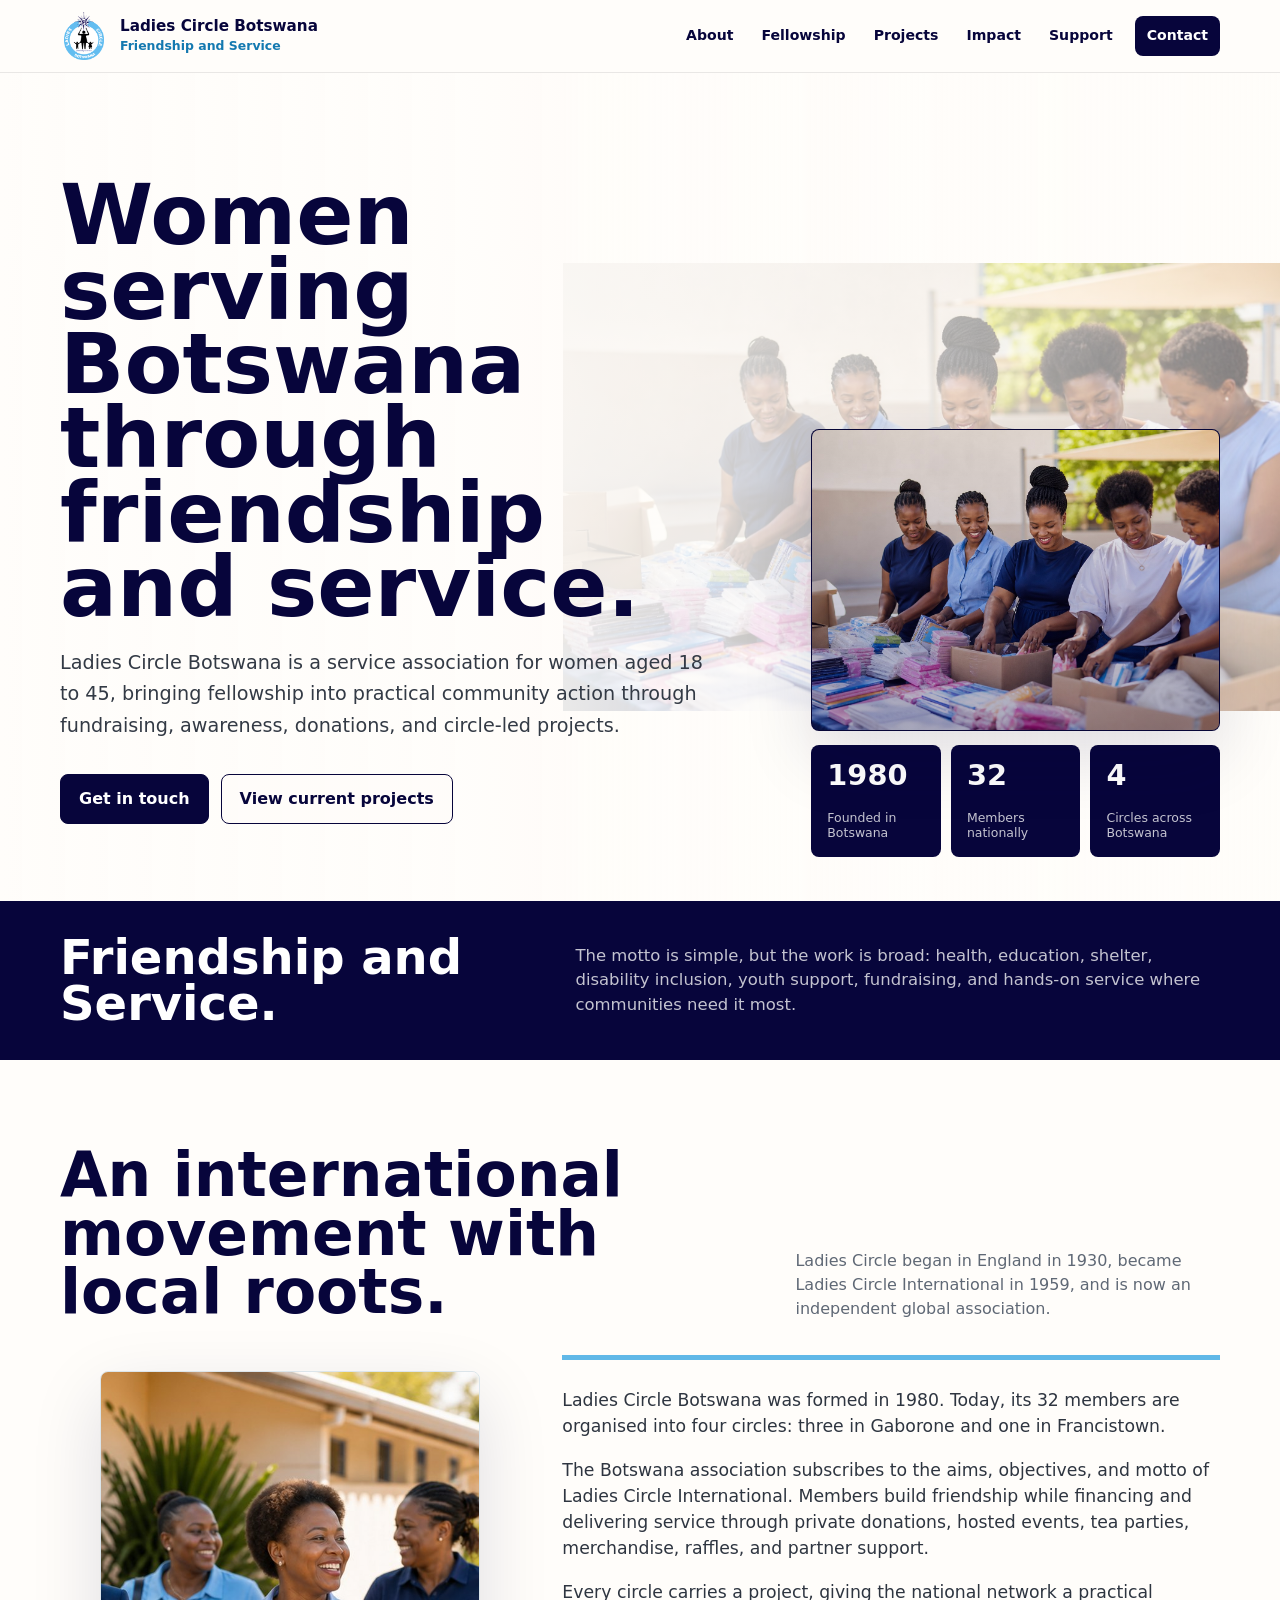
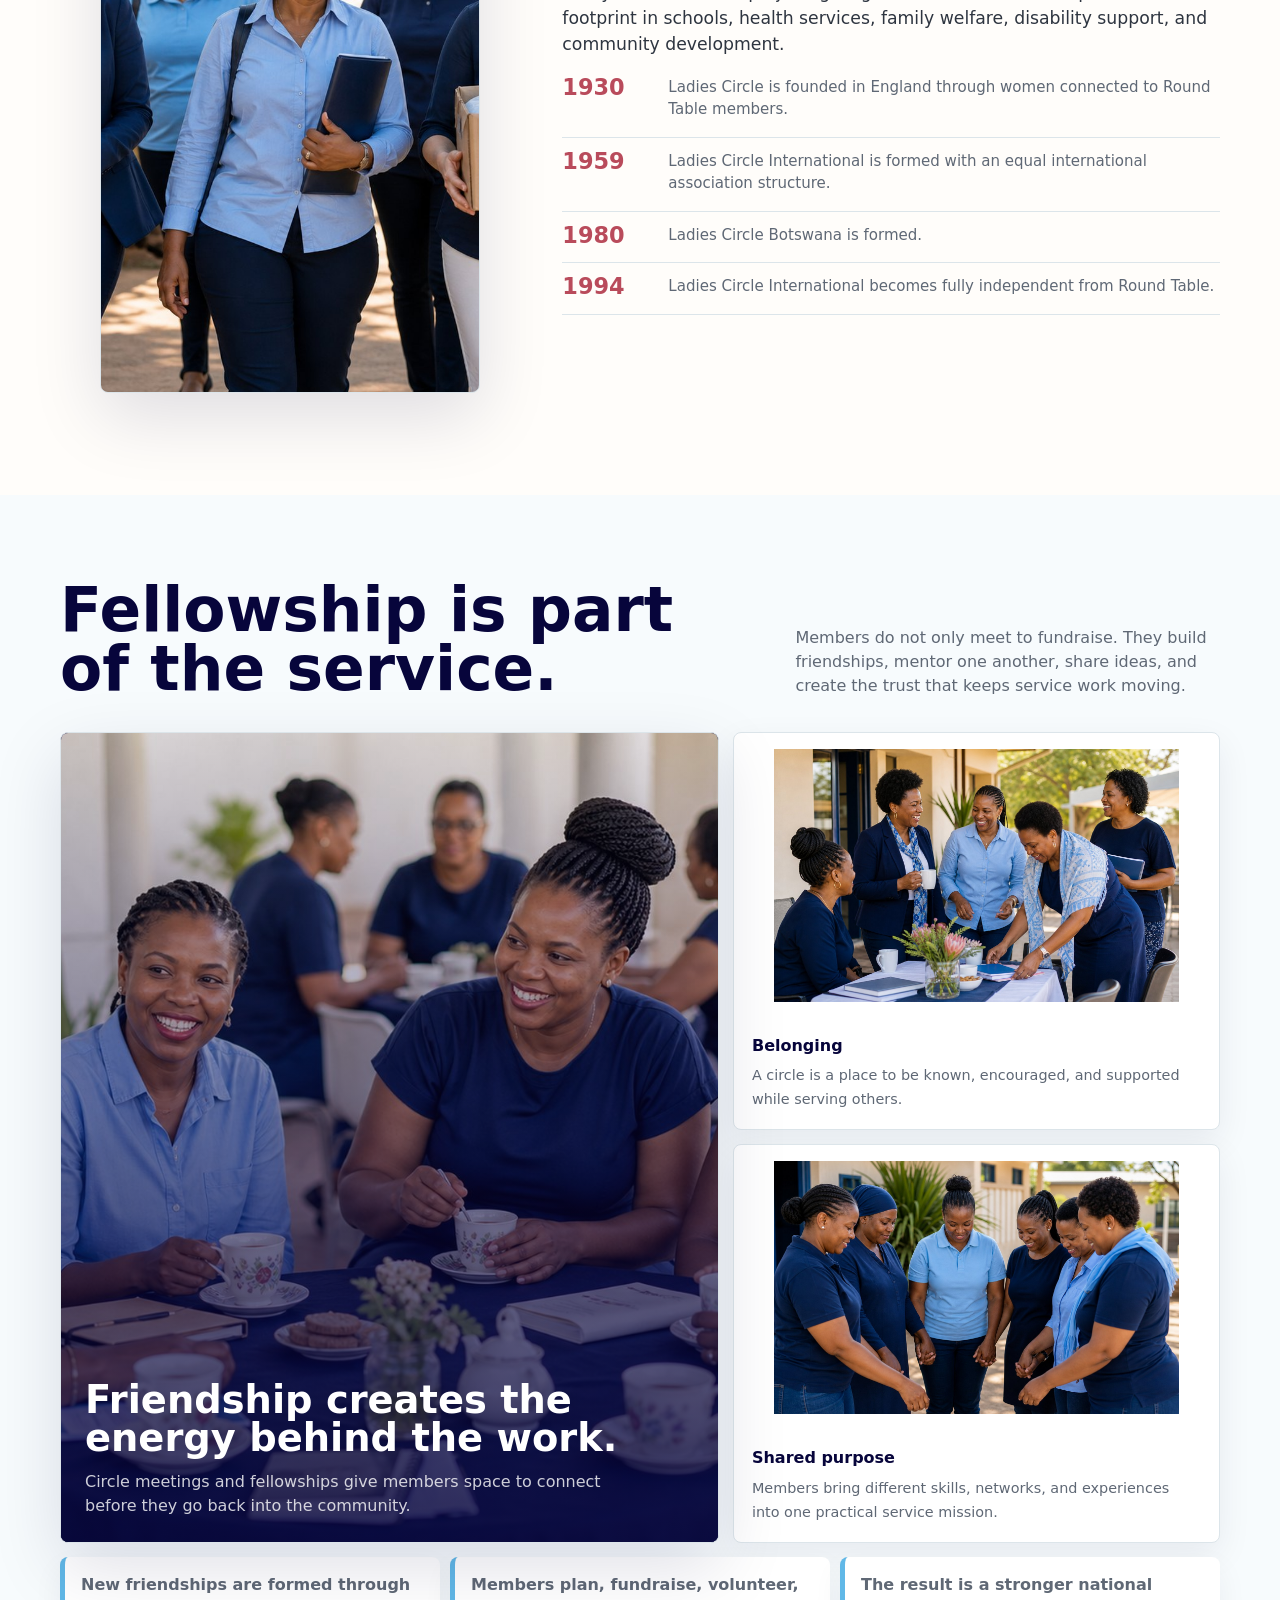
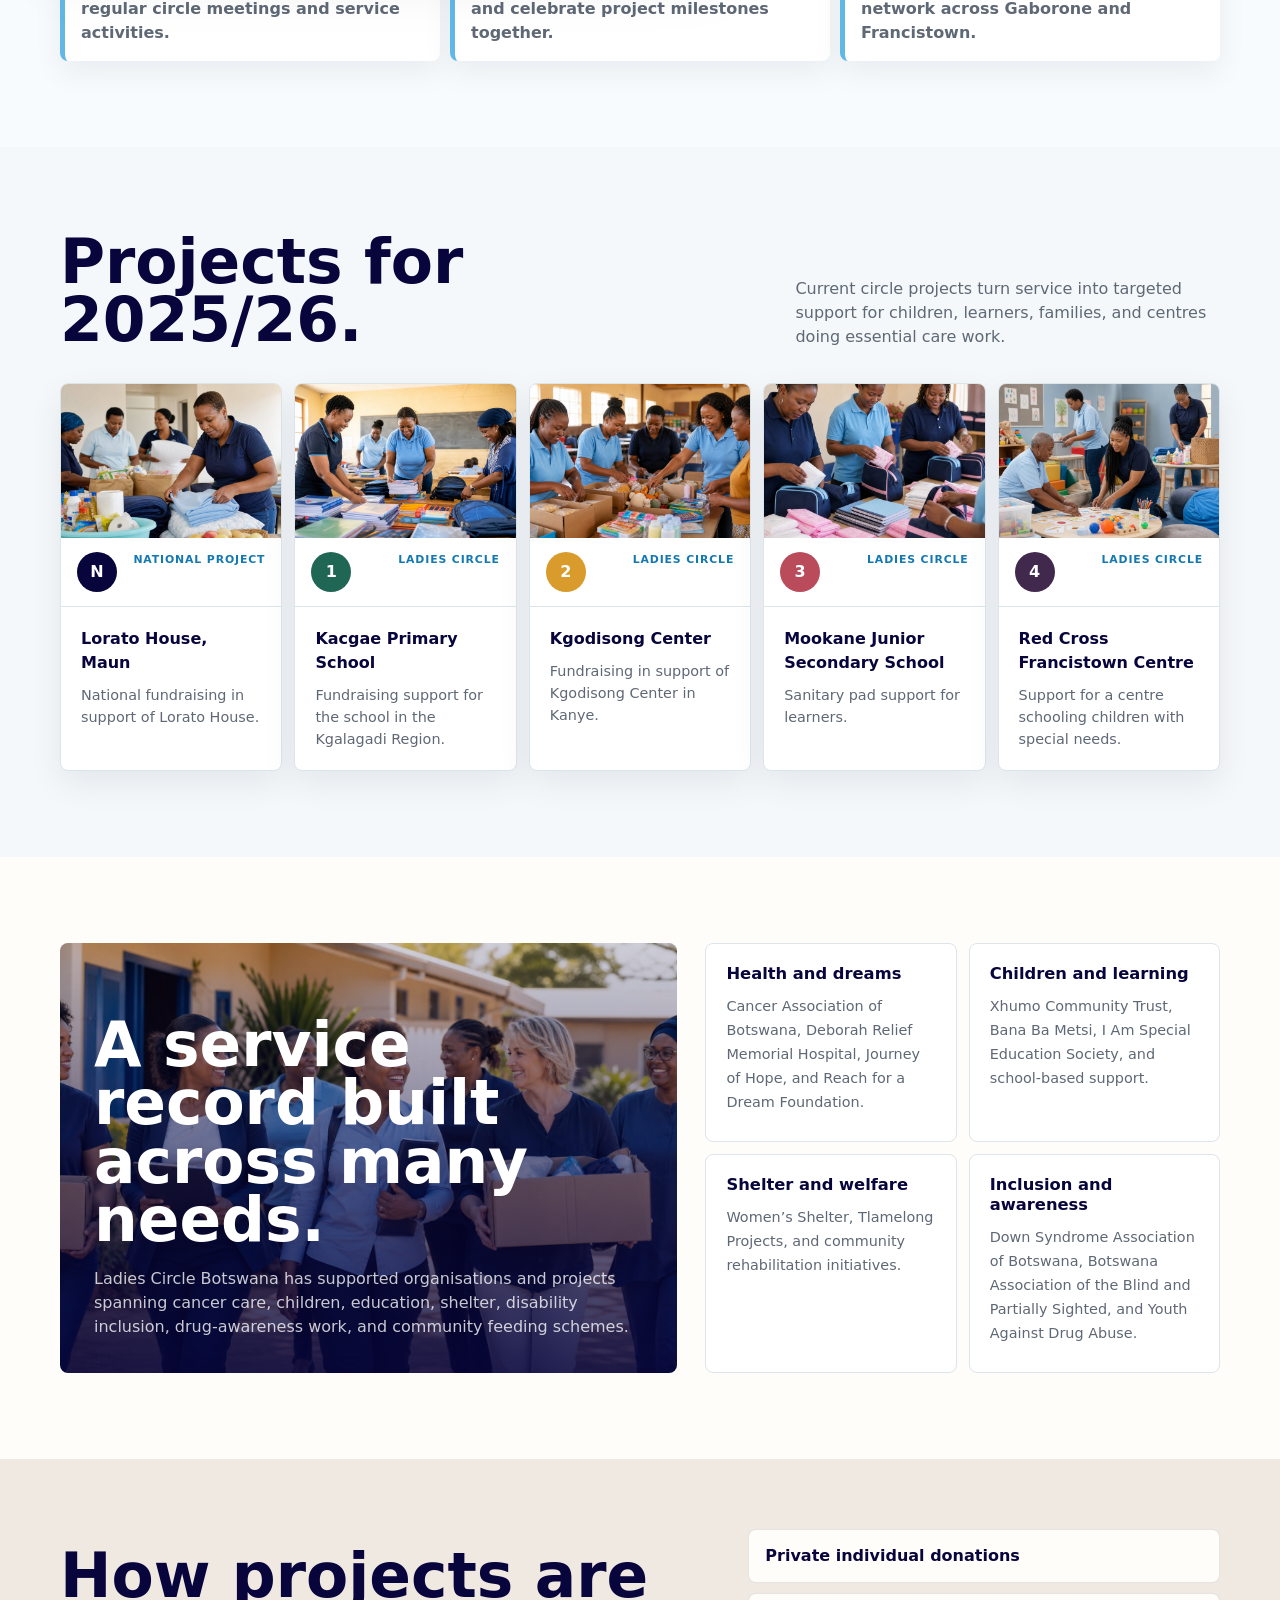
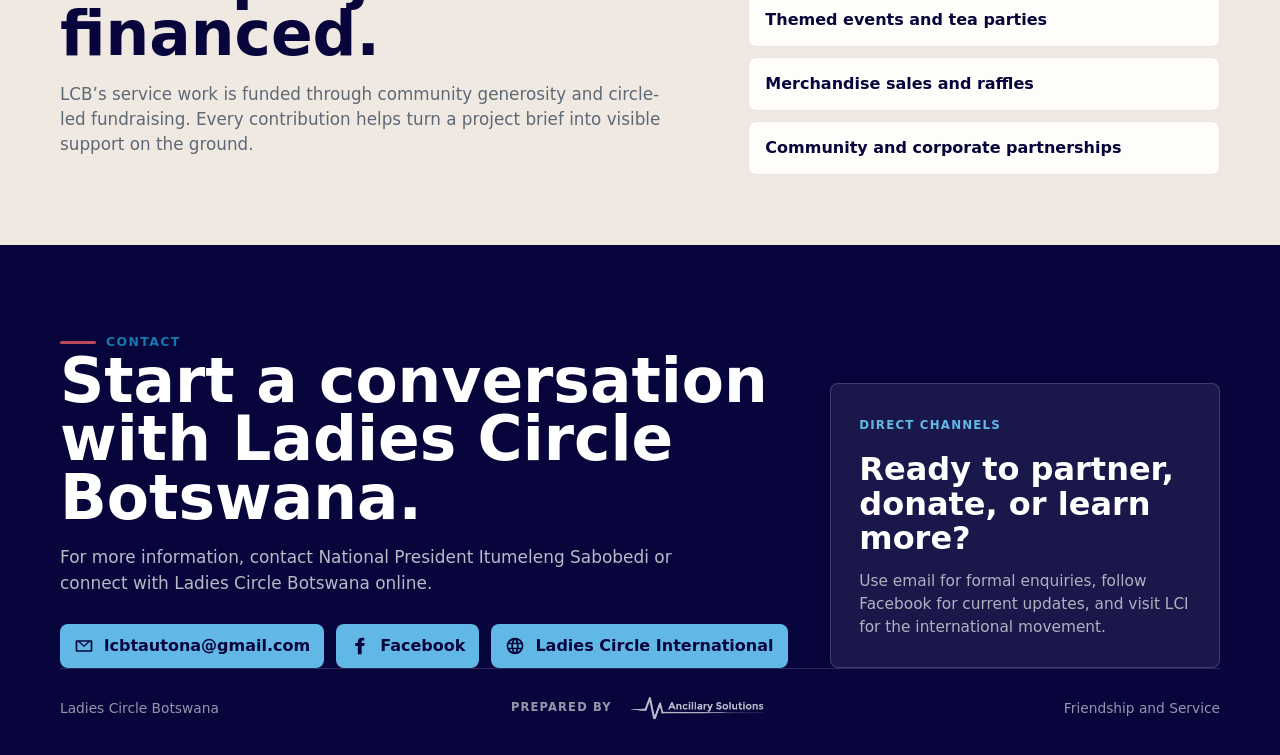
==== commit 2586db19: "styling, wording etc" ====
--- a/index.html
+++ b/index.html
@@ -3,8 +3,8 @@
 <head>
   <meta charset="UTF-8" />
   <meta name="viewport" content="width=device-width, initial-scale=1.0" />
-  <title>Ladies Circle Botswana 2025/2026</title>
-  <meta name="description" content="Ladies Circle Botswana 2025/2026 portfolio: friendship, service, national projects, and community impact." />
+  <title>Ladies Circle Botswana | Friendship and Service</title>
+  <meta name="description" content="Ladies Circle Botswana brings women together through friendship, service, fundraising, and community projects across Botswana." />
   <link rel="stylesheet" href="styles.css" />
 </head>
 <body>
@@ -32,14 +32,13 @@
     <section class="hero" aria-labelledby="page-title">
       <div class="wrap hero-grid">
         <div>
-          <div class="kicker">2025/2026 national portfolio</div>
-          <h1 id="page-title">Women serving Botswana through fellowship.</h1>
+          <h1 id="page-title">Women serving Botswana through friendship and service.</h1>
           <p class="hero-lede">
-            Ladies Circle Botswana is a service association for women aged 18 to 45, bringing friendship into practical community action through fundraising, awareness, donations, and circle-led projects.
+            Ladies Circle Botswana is a service association for women aged 18 to 45, bringing fellowship into practical community action through fundraising, awareness, donations, and circle-led projects.
           </p>
           <div class="hero-actions">
-            <a class="button primary" href="mailto:lcbtautona@gmail.com">Email National President</a>
-            <a class="button ghost" href="#projects">See 2025/26 projects</a>
+            <a class="button primary" href="mailto:lcbtautona@gmail.com">Get in touch</a>
+            <a class="button ghost" href="#projects">View current projects</a>
           </div>
         </div>
 
@@ -171,7 +170,7 @@
       <div class="wrap">
         <div class="section-head">
           <h2 id="projects-title">Projects for 2025/26.</h2>
-          <p>The national portfolio turns service into targeted support for children, learners, families, and centres doing essential care work.</p>
+          <p>Current circle projects turn service into targeted support for children, learners, families, and centres doing essential care work.</p>
         </div>
 
         <div class="projects">
@@ -301,23 +300,43 @@
           <div class="kicker">Contact</div>
           <h2 id="contact-title">Start a conversation with Ladies Circle Botswana.</h2>
           <p>
-            For more information, contact National President Tafadzwa Chawafambira or connect with Ladies Circle Botswana online.
+            For more information, contact National President Itumeleng Sabobedi or connect with Ladies Circle Botswana online.
           </p>
           <div class="contact-links">
-            <a href="mailto:lcbtautona@gmail.com">lcbtautona@gmail.com</a>
-            <a href="https://www.facebook.com/search/top?q=ladies%20circle%20botswana" target="_blank" rel="noopener">Facebook</a>
-            <a href="https://ladiescircleinternational.org/" target="_blank" rel="noopener">Ladies Circle International</a>
-          </div>
-        </div>
-
-        <aside class="prepared" aria-label="Ancillary Solutions logo">
-          <span>Prepared with</span>
+            <a href="mailto:lcbtautona@gmail.com" aria-label="Email Ladies Circle Botswana">
+              <svg aria-hidden="true" viewBox="0 0 24 24">
+                <path d="M3 5h18a1 1 0 0 1 1 1v12a1 1 0 0 1-1 1H3a1 1 0 0 1-1-1V6a1 1 0 0 1 1-1Zm9 8.2L4.9 7H4v10h16V7h-.9L12 13.2ZM7.2 7 12 11.2 16.8 7H7.2Z" />
+              </svg>
+              <span>lcbtautona@gmail.com</span>
+            </a>
+            <a href="https://www.facebook.com/profile.php?id=100070088082096" target="_blank" rel="noopener" aria-label="Ladies Circle Botswana on Facebook">
+              <svg aria-hidden="true" viewBox="0 0 24 24">
+                <path d="M14 8.4V6.7c0-.8.2-1.2 1.3-1.2H17V2.2c-.8-.1-1.8-.2-2.8-.2-2.8 0-4.8 1.7-4.8 4.8v1.6H6.3V12h3.1v10H14V12h3.1l.5-3.6H14Z" />
+              </svg>
+              <span>Facebook</span>
+            </a>
+            <a href="https://ladiescircleinternational.org/" target="_blank" rel="noopener" aria-label="Ladies Circle International website">
+              <svg aria-hidden="true" viewBox="0 0 24 24">
+                <path d="M12 2a10 10 0 1 0 0 20 10 10 0 0 0 0-20Zm6.9 6h-3a13.7 13.7 0 0 0-1.2-3 8.1 8.1 0 0 1 4.2 3ZM12 4.1c.7 1 1.3 2.3 1.7 3.9h-3.4c.4-1.6 1-2.9 1.7-3.9ZM4.3 14a7.6 7.6 0 0 1 0-4h3.4a16.8 16.8 0 0 0 0 4H4.3Zm.8 2h3a13.7 13.7 0 0 0 1.2 3 8.1 8.1 0 0 1-4.2-3Zm3-8h-3a8.1 8.1 0 0 1 4.2-3 13.7 13.7 0 0 0-1.2 3ZM12 19.9c-.7-1-1.3-2.3-1.7-3.9h3.4c-.4 1.6-1 2.9-1.7 3.9ZM14.1 14H9.9a14.7 14.7 0 0 1 0-4h4.2a14.7 14.7 0 0 1 0 4Zm.6 5a13.7 13.7 0 0 0 1.2-3h3a8.1 8.1 0 0 1-4.2 3Zm1.6-5a16.8 16.8 0 0 0 0-4h3.4a7.6 7.6 0 0 1 0 4h-3.4Z" />
+              </svg>
+              <span>Ladies Circle International</span>
+            </a>
+          </div>
+        </div>
+
+        <aside class="contact-card" aria-label="Contact options">
+          <span class="contact-card-label">Direct channels</span>
+          <h3>Ready to partner, donate, or learn more?</h3>
+          <p>Use email for formal enquiries, follow Facebook for current updates, and visit LCI for the international movement.</p>
+        </aside>
+      </div>
+
+      <footer class="wrap">
+        <span>Ladies Circle Botswana</span>
+        <a class="prepared-by" href="https://ancillary-solutions.com" target="_blank" rel="noopener" aria-label="Prepared by Ancillary Solutions">
+          <span>Prepared by</span>
           <img src="ancillary-solutions-logo-cropped.png" alt="Ancillary Solutions logo" />
-        </aside>
-      </div>
-
-      <footer class="wrap">
-        <span>Ladies Circle Botswana 2025/2026</span>
+        </a>
         <span>Friendship and Service</span>
       </footer>
     </section>
--- a/styles.css
+++ b/styles.css
@@ -706,6 +706,7 @@
       display: inline-flex;
       align-items: center;
       justify-content: center;
+      gap: 10px;
       border-radius: 8px;
       background: var(--blue);
       color: var(--night);
@@ -713,42 +714,88 @@
       padding: 10px 14px;
     }
 
-    .prepared {
-      justify-self: start;
-      width: min(330px, 100%);
+    .contact-links svg {
+      width: 20px;
+      height: 20px;
+      flex: 0 0 auto;
+      fill: currentColor;
+    }
+
+    .contact-card {
       border: 1px solid rgba(255, 255, 255, 0.16);
       border-radius: 8px;
       background: rgba(255, 255, 255, 0.08);
-      padding: 20px;
-    }
-
-    .prepared span {
-      display: block;
-      color: rgba(255, 255, 255, 0.62);
+      padding: 22px;
+    }
+
+    .contact-card-label {
+      display: inline-block;
+      margin-bottom: 18px;
+      color: var(--blue);
       font-size: 0.74rem;
+      font-weight: 900;
+      letter-spacing: 0.1em;
+      text-transform: uppercase;
+    }
+
+    .contact-card h3 {
+      max-width: 420px;
+      margin-bottom: 14px;
+      color: white;
+      font-size: clamp(1.35rem, 7vw, 2rem);
+      line-height: 1.08;
+    }
+
+    .contact-card p {
+      max-width: 420px;
+      margin: 0;
+      color: rgba(255, 255, 255, 0.66);
+      font-size: 0.96rem;
+    }
+
+    footer {
+      display: flex;
+      flex-direction: column;
+      align-items: flex-start;
+      justify-content: space-between;
+      gap: 14px;
+      border-top: 1px solid rgba(255, 255, 255, 0.15);
+      margin-top: 44px;
+      padding-top: 24px;
+      color: rgba(255, 255, 255, 0.58);
+      font-size: 0.86rem;
+    }
+
+    .prepared-by {
+      display: inline-flex;
+      align-items: center;
+      gap: 10px;
+      color: rgba(255, 255, 255, 0.58);
+      text-decoration: none;
+    }
+
+    .prepared-by:hover {
+      color: rgba(255, 255, 255, 0.78);
+    }
+
+    .prepared-by:hover img {
+      opacity: 0.9;
+    }
+
+    .prepared-by span {
+      font-size: 0.72rem;
       font-weight: 850;
       letter-spacing: 0.1em;
       text-transform: uppercase;
-      margin-bottom: 12px;
-    }
-
-    .prepared img {
-      width: 100%;
-      height: 58px;
+      white-space: nowrap;
+    }
+
+    .prepared-by img {
+      width: 150px;
+      height: 30px;
       object-fit: contain;
+      opacity: 0.72;
       filter: invert(1);
-    }
-
-    footer {
-      display: flex;
-      flex-direction: column;
-      justify-content: space-between;
-      gap: 20px;
-      border-top: 1px solid rgba(255, 255, 255, 0.15);
-      margin-top: 58px;
-      padding-top: 24px;
-      color: rgba(255, 255, 255, 0.58);
-      font-size: 0.86rem;
     }
 
     @media (min-width: 700px) {
@@ -890,7 +937,12 @@
         flex-direction: row;
       }
 
+      .contact-card {
+        padding: 28px;
+      }
+
       footer {
+        align-items: center;
         flex-direction: row;
       }
     }
@@ -913,7 +965,8 @@
       }
 
       h1 {
-        font-size: clamp(3.1rem, 8vw, 7.8rem);
+        max-width: 680px;
+        font-size: clamp(3.1rem, 6.6vw, 6.4rem);
       }
 
       h2 {
@@ -968,7 +1021,4 @@
         align-items: end;
       }
 
-      .prepared {
-        justify-self: end;
-      }
-    }
+    }
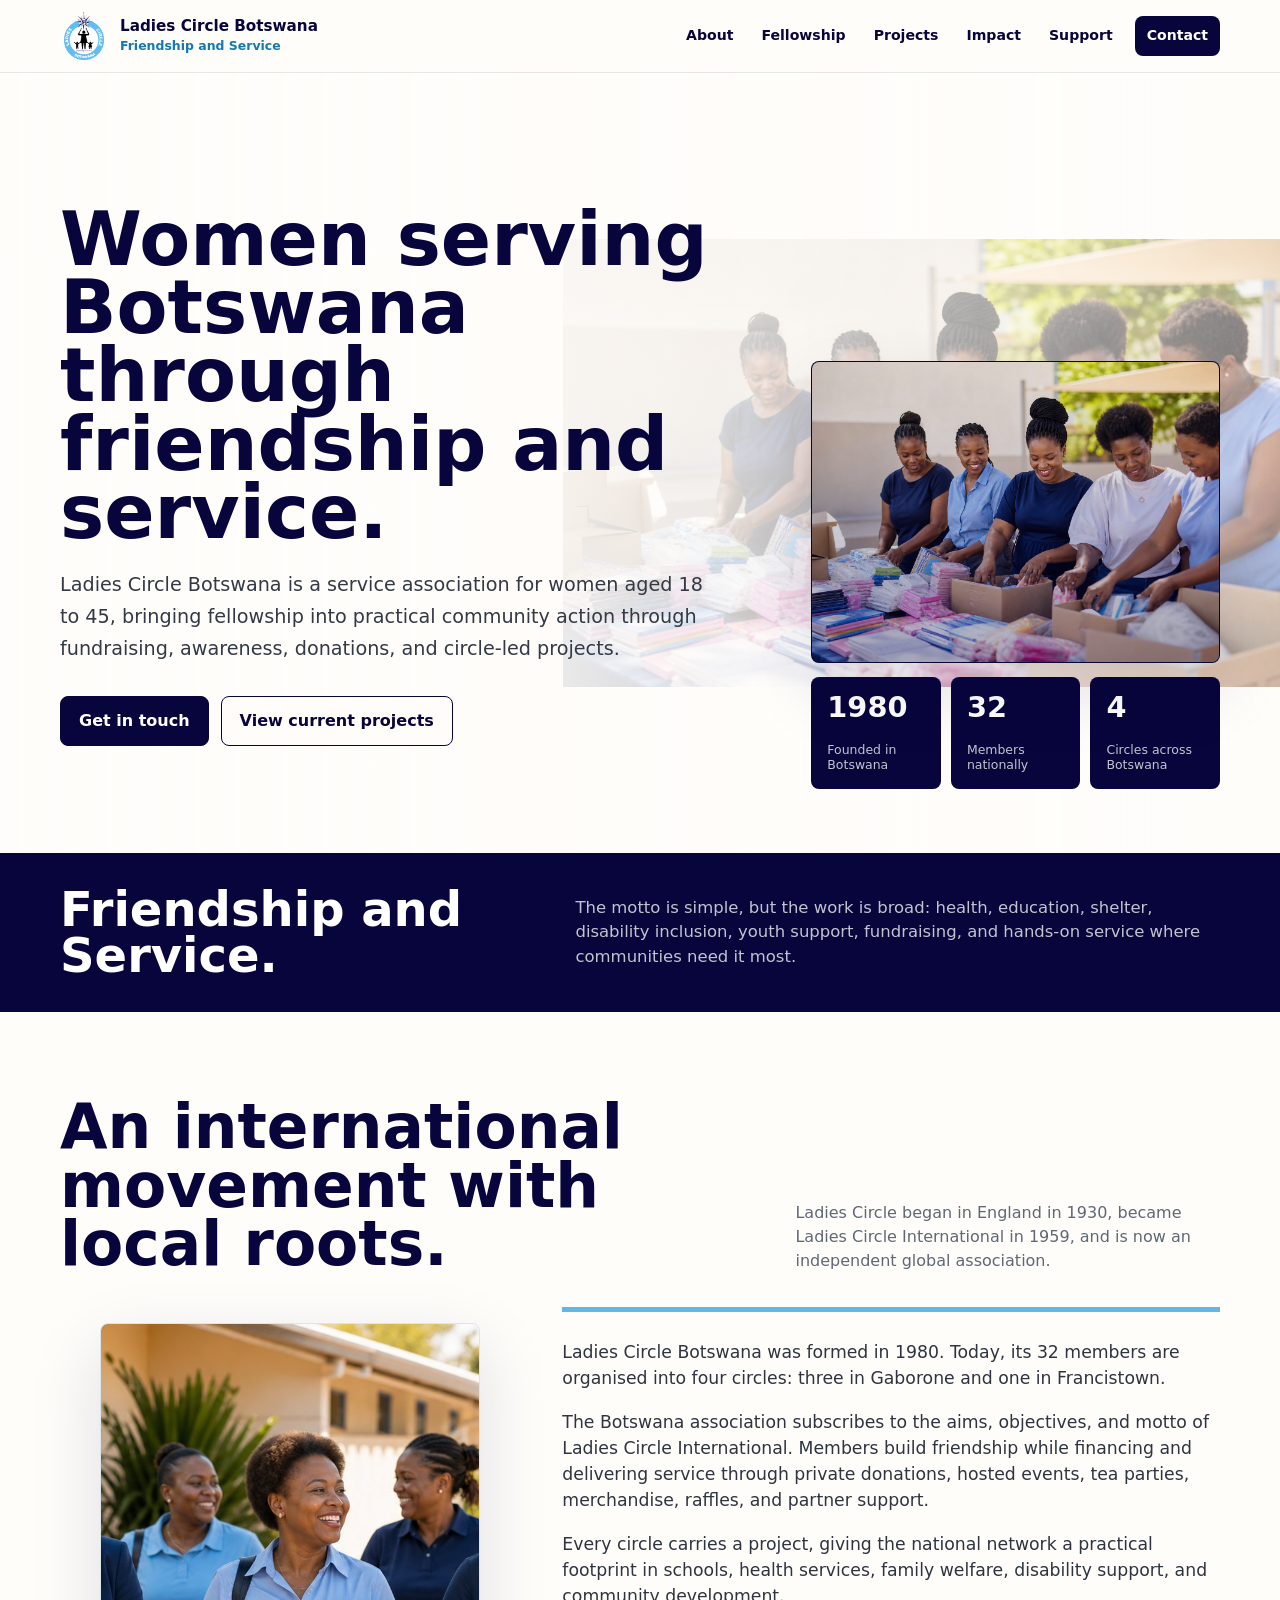
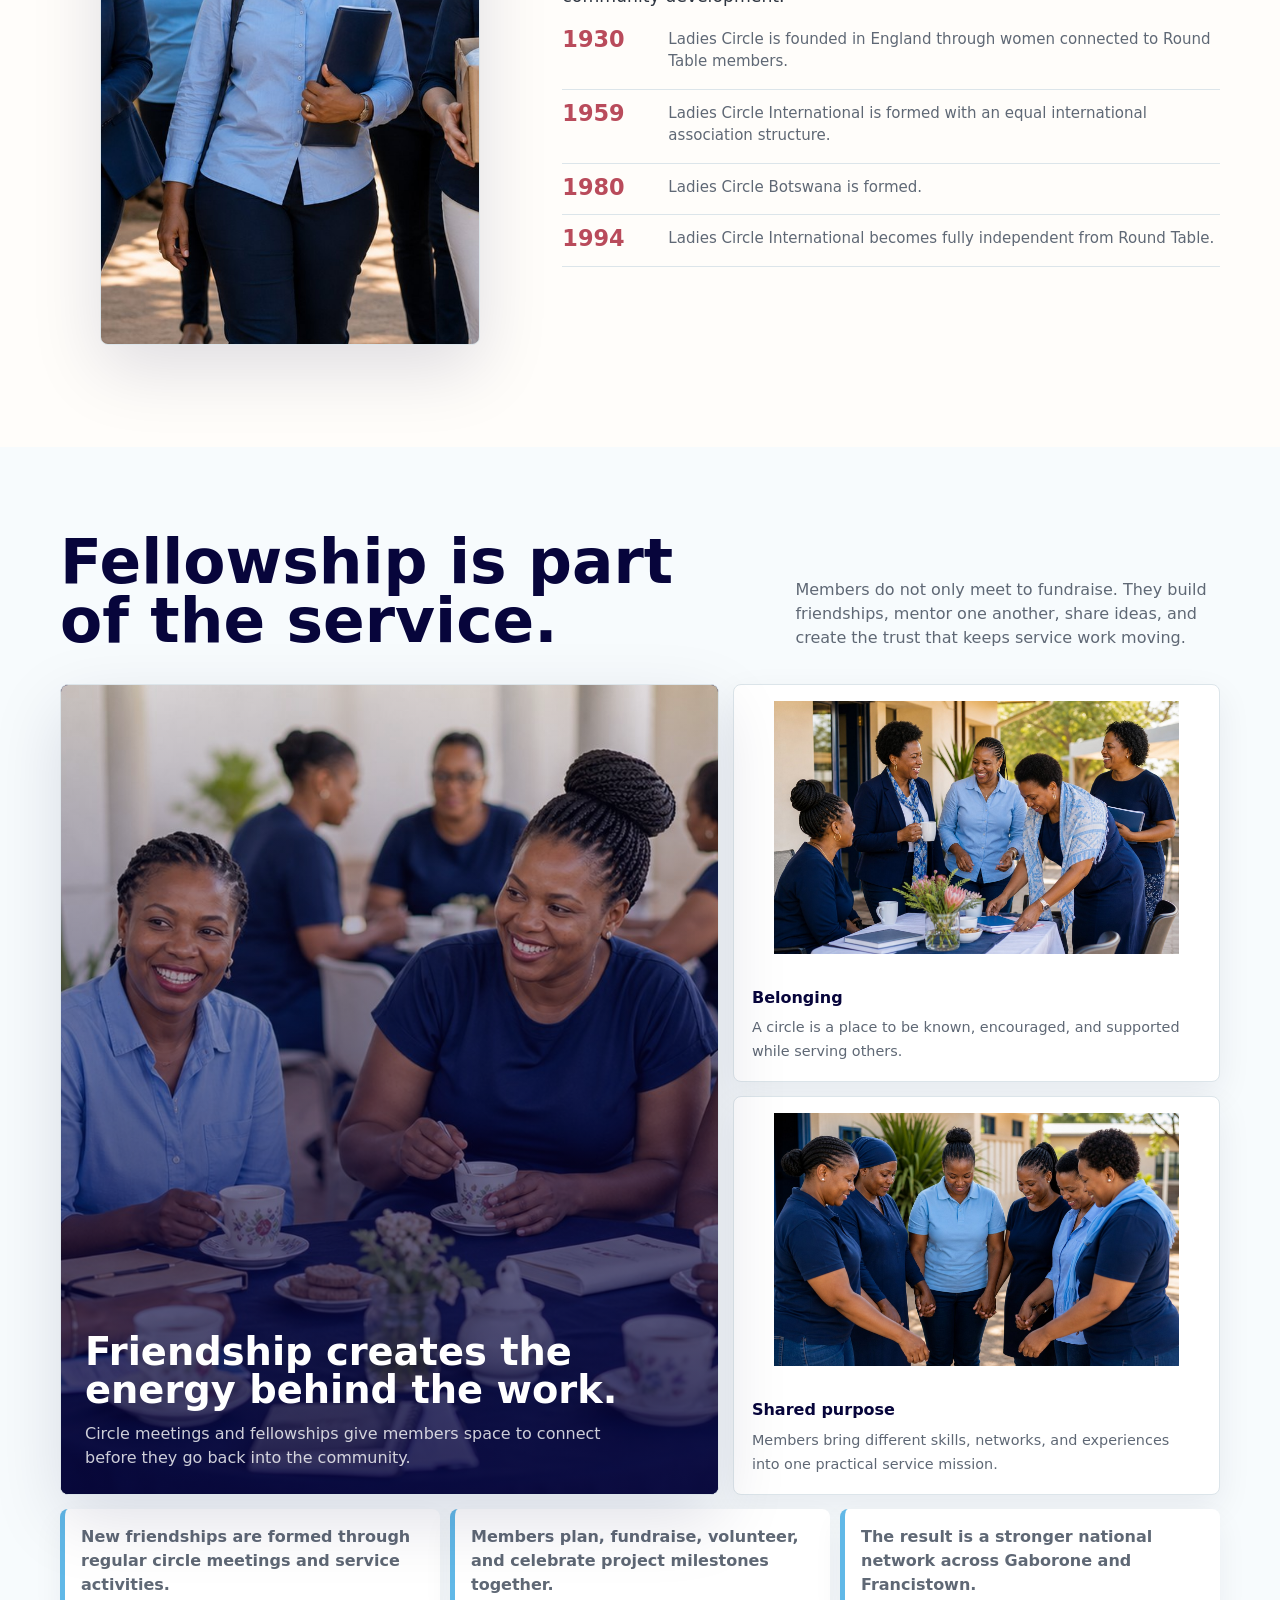
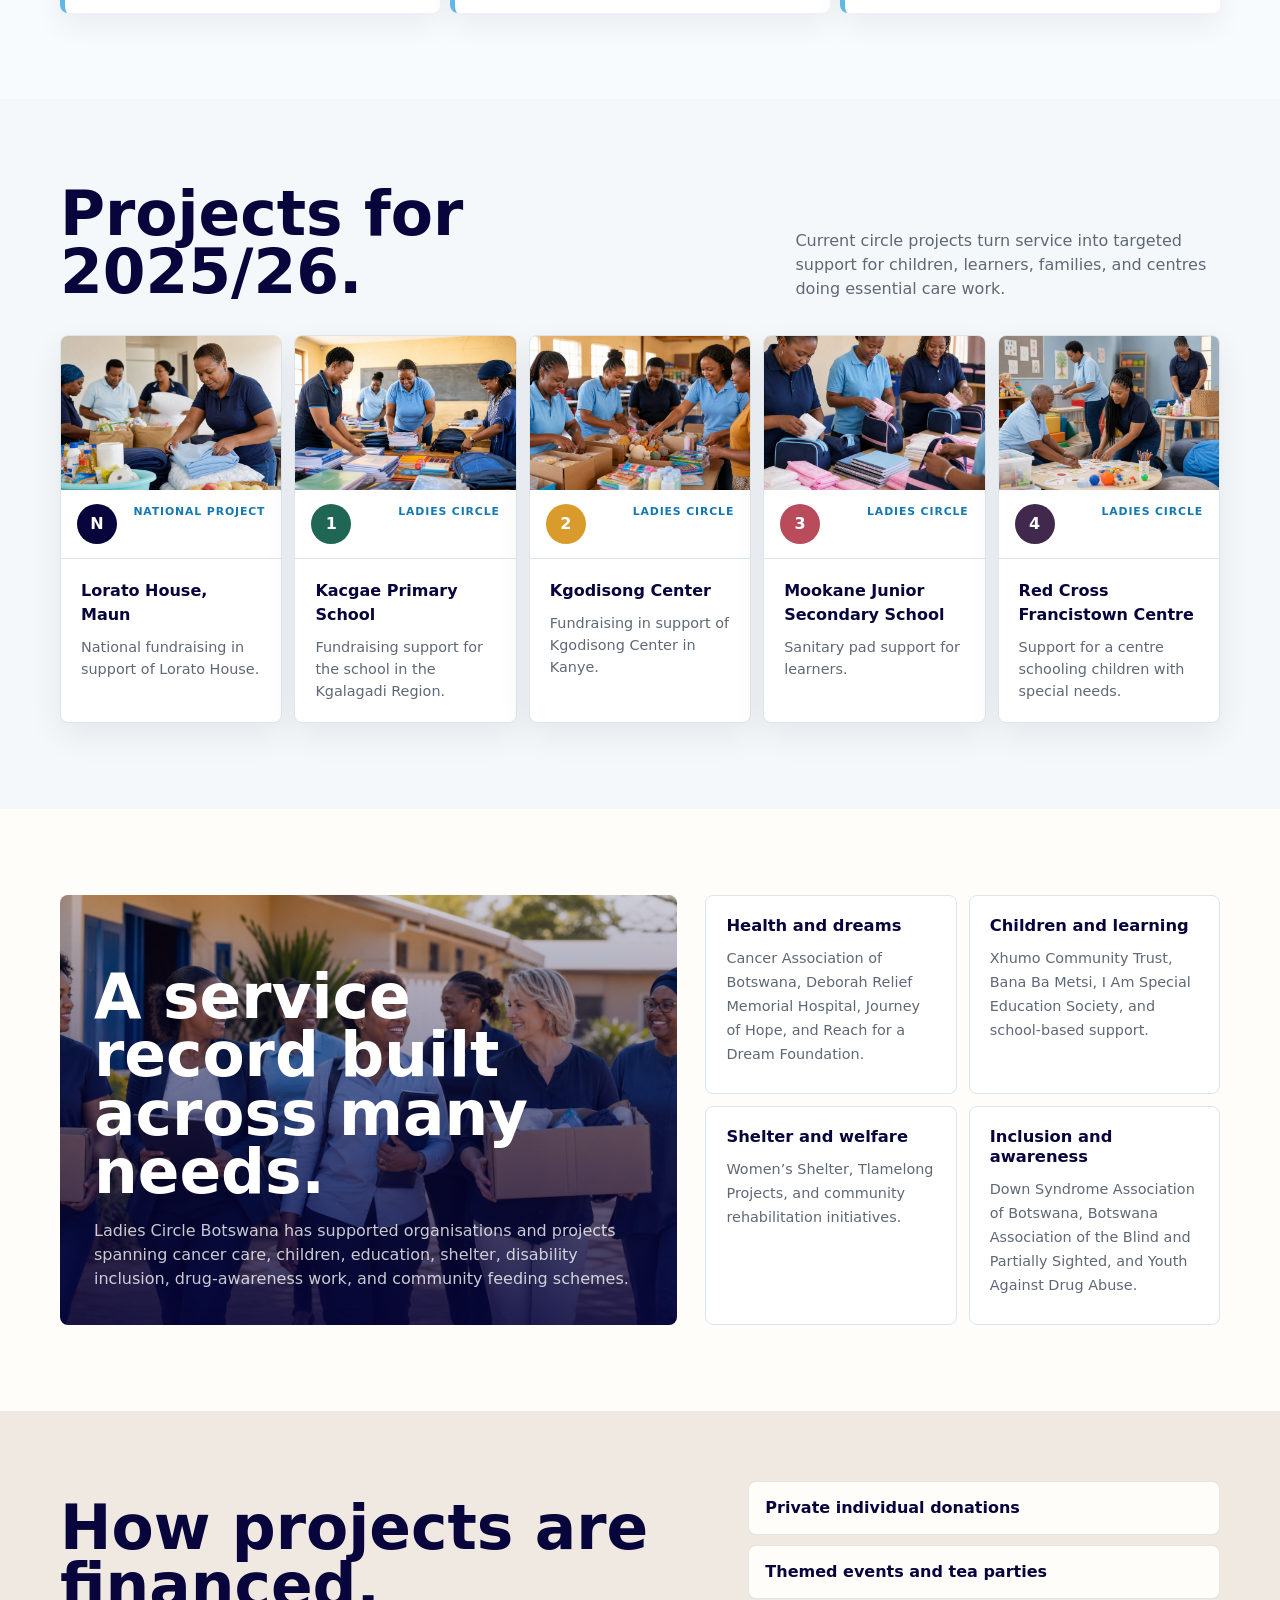
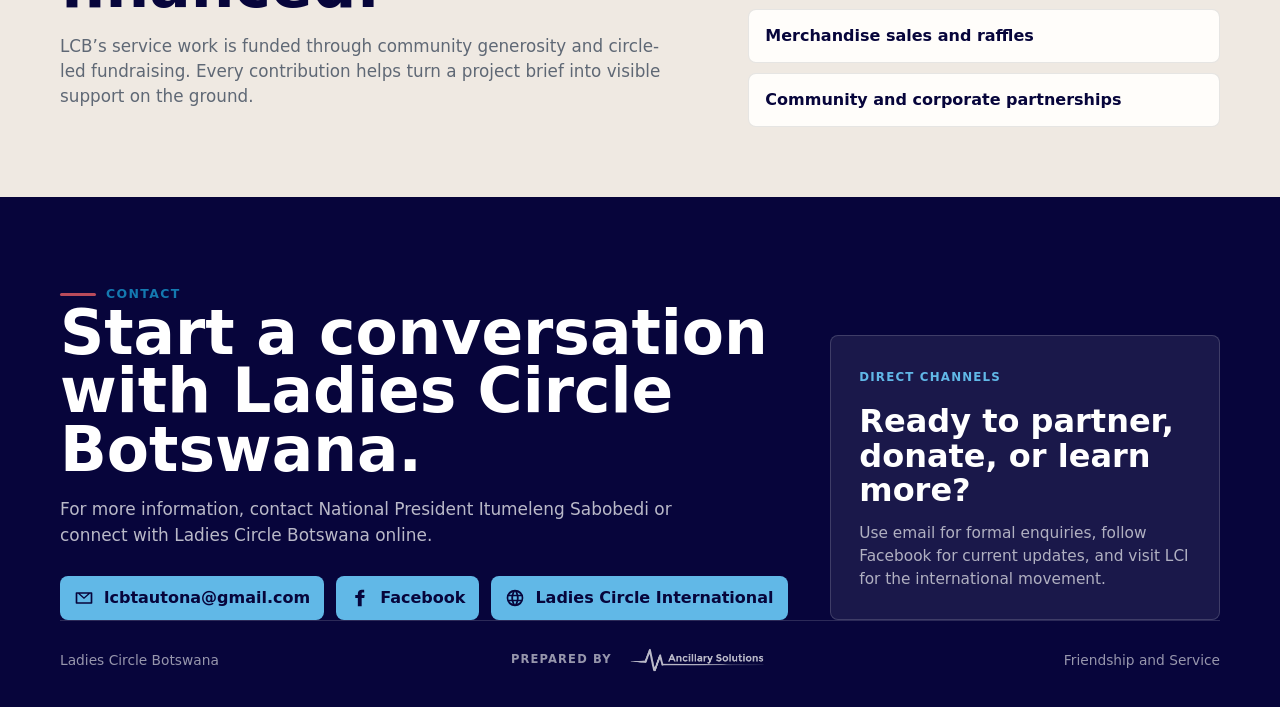
==== commit 30d8807e: "Bust cached stylesheet" ====
--- a/index.html
+++ b/index.html
@@ -5,7 +5,7 @@
   <meta name="viewport" content="width=device-width, initial-scale=1.0" />
   <title>Ladies Circle Botswana | Friendship and Service</title>
   <meta name="description" content="Ladies Circle Botswana brings women together through friendship, service, fundraising, and community projects across Botswana." />
-  <link rel="stylesheet" href="styles.css" />
+  <link rel="stylesheet" href="styles.css?v=d9944da" />
 </head>
 <body>
   <header class="topbar">
--- a/styles.css
+++ b/styles.css
@@ -126,7 +126,7 @@
 
     .hero {
       position: relative;
-      min-height: calc(100vh - 66px);
+      min-height: auto;
       display: grid;
       align-items: stretch;
       overflow: hidden;
@@ -150,8 +150,8 @@
       grid-template-columns: 1fr;
       gap: 24px;
       align-items: center;
-      min-height: calc(100vh - 66px);
-      padding: 44px 0 30px;
+      min-height: auto;
+      padding: 50px 0 42px;
     }
 
     .kicker {
@@ -177,8 +177,8 @@
       max-width: 840px;
       margin: 18px 0 22px;
       color: var(--night);
-      font-size: clamp(2.85rem, 15vw, 3.85rem);
-      line-height: 0.9;
+      font-size: clamp(2.55rem, 12vw, 3.45rem);
+      line-height: 0.94;
       letter-spacing: 0;
     }
 
@@ -826,12 +826,12 @@
 
       .hero-grid {
         min-height: auto;
-        padding: 54px 0 44px;
+        padding: 62px 0 54px;
       }
 
       h1 {
-        font-size: clamp(3.4rem, 10vw, 6rem);
-        line-height: 0.88;
+        font-size: clamp(3.2rem, 8vw, 5.2rem);
+        line-height: 0.92;
       }
 
       h2 {
@@ -949,7 +949,7 @@
 
     @media (min-width: 981px) {
       .hero {
-        min-height: calc(100vh - 72px);
+        min-height: min(780px, calc(100vh - 72px));
       }
 
       .hero::before {
@@ -961,12 +961,13 @@
       .hero-grid {
         grid-template-columns: minmax(0, 0.9fr) minmax(300px, 0.52fr);
         gap: 44px;
-        min-height: calc(100vh - 72px);
+        min-height: min(780px, calc(100vh - 72px));
+        padding: 72px 0 64px;
       }
 
       h1 {
-        max-width: 680px;
-        font-size: clamp(3.1rem, 6.6vw, 6.4rem);
+        max-width: 660px;
+        font-size: clamp(3.35rem, 5.8vw, 5.8rem);
       }
 
       h2 {
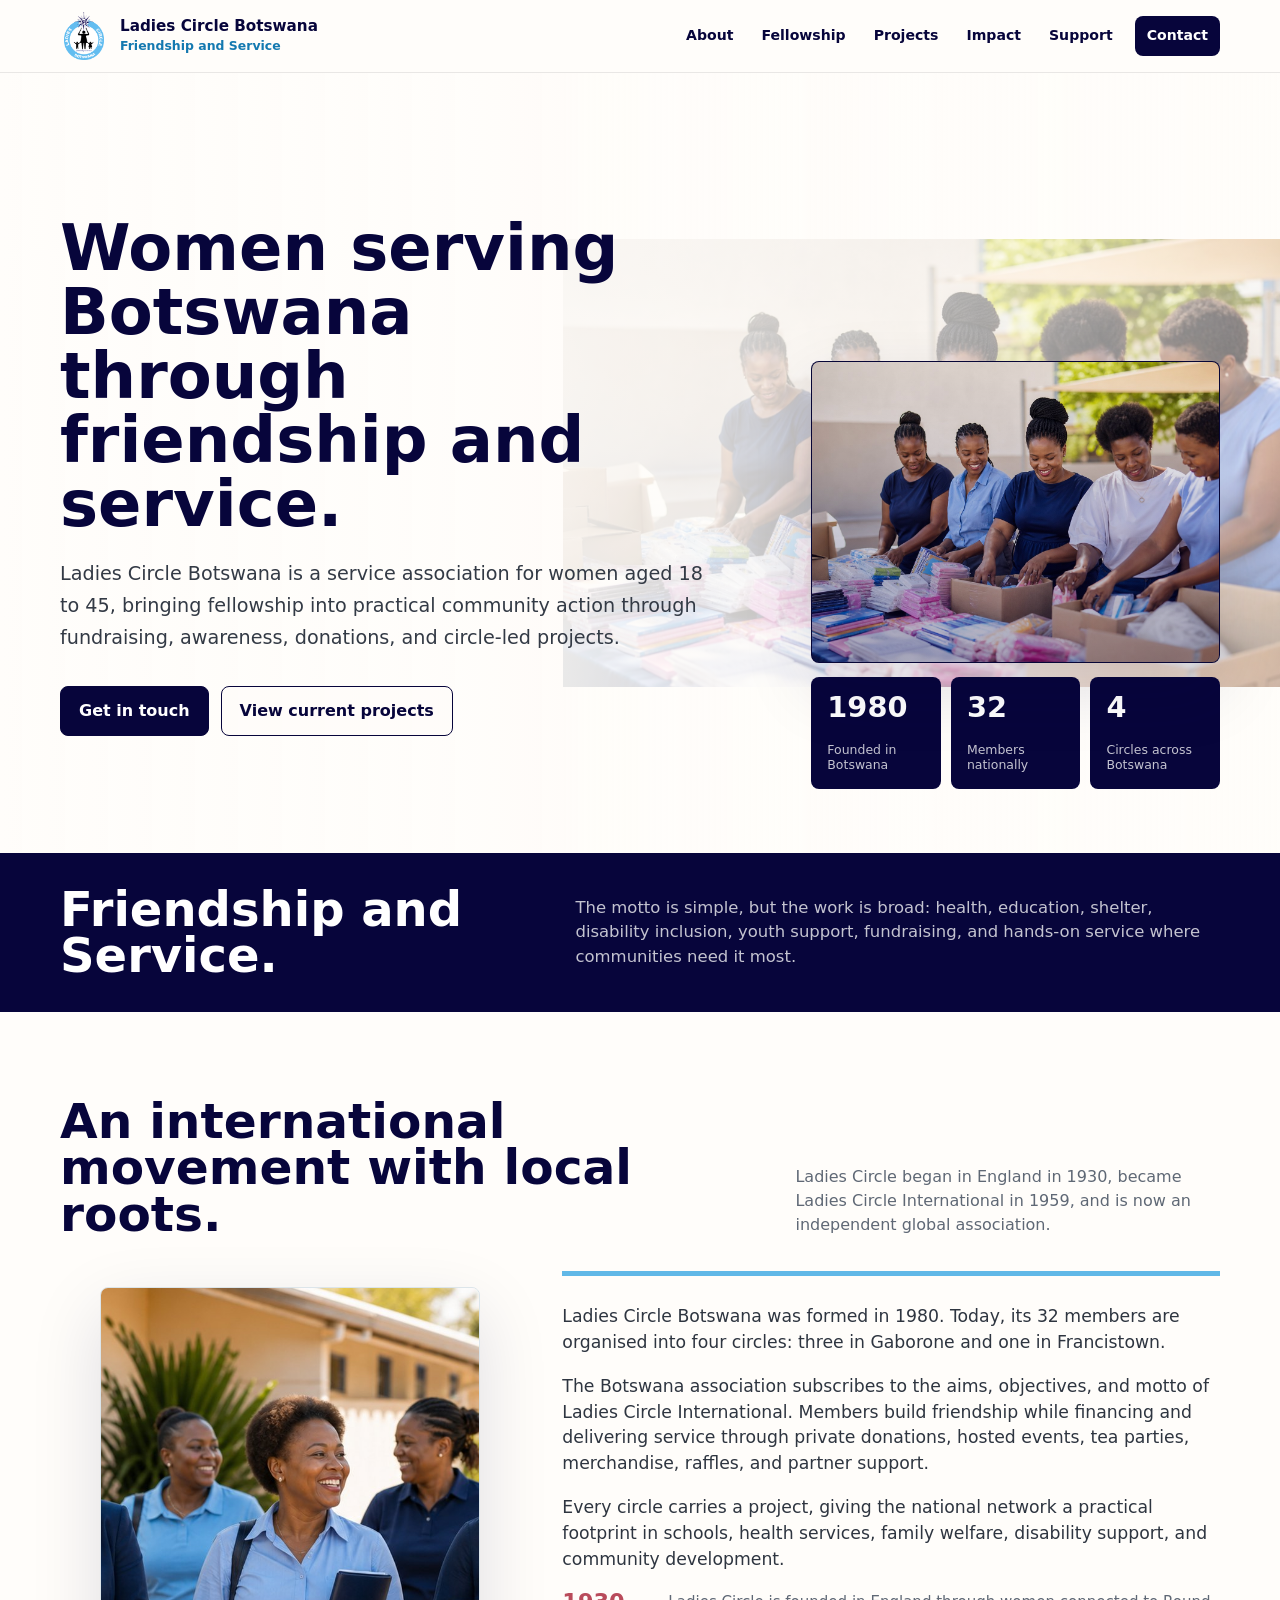
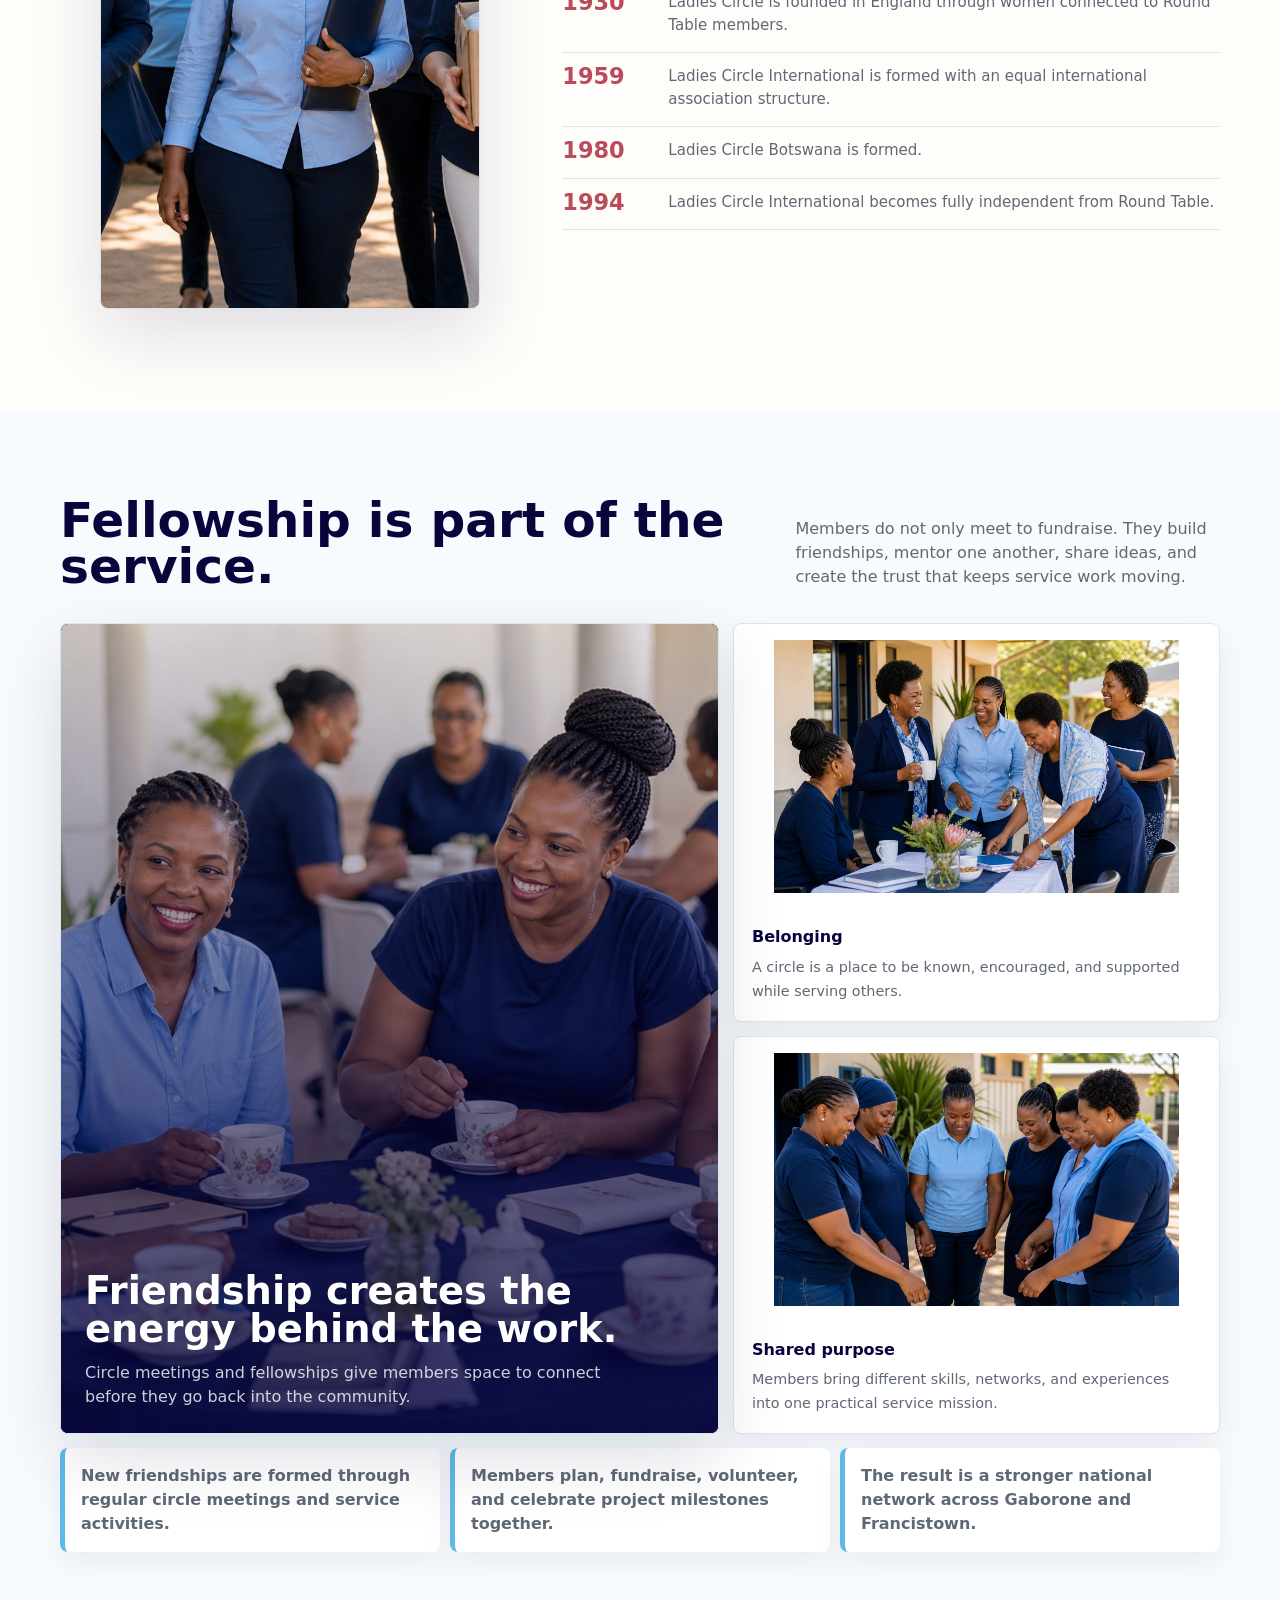
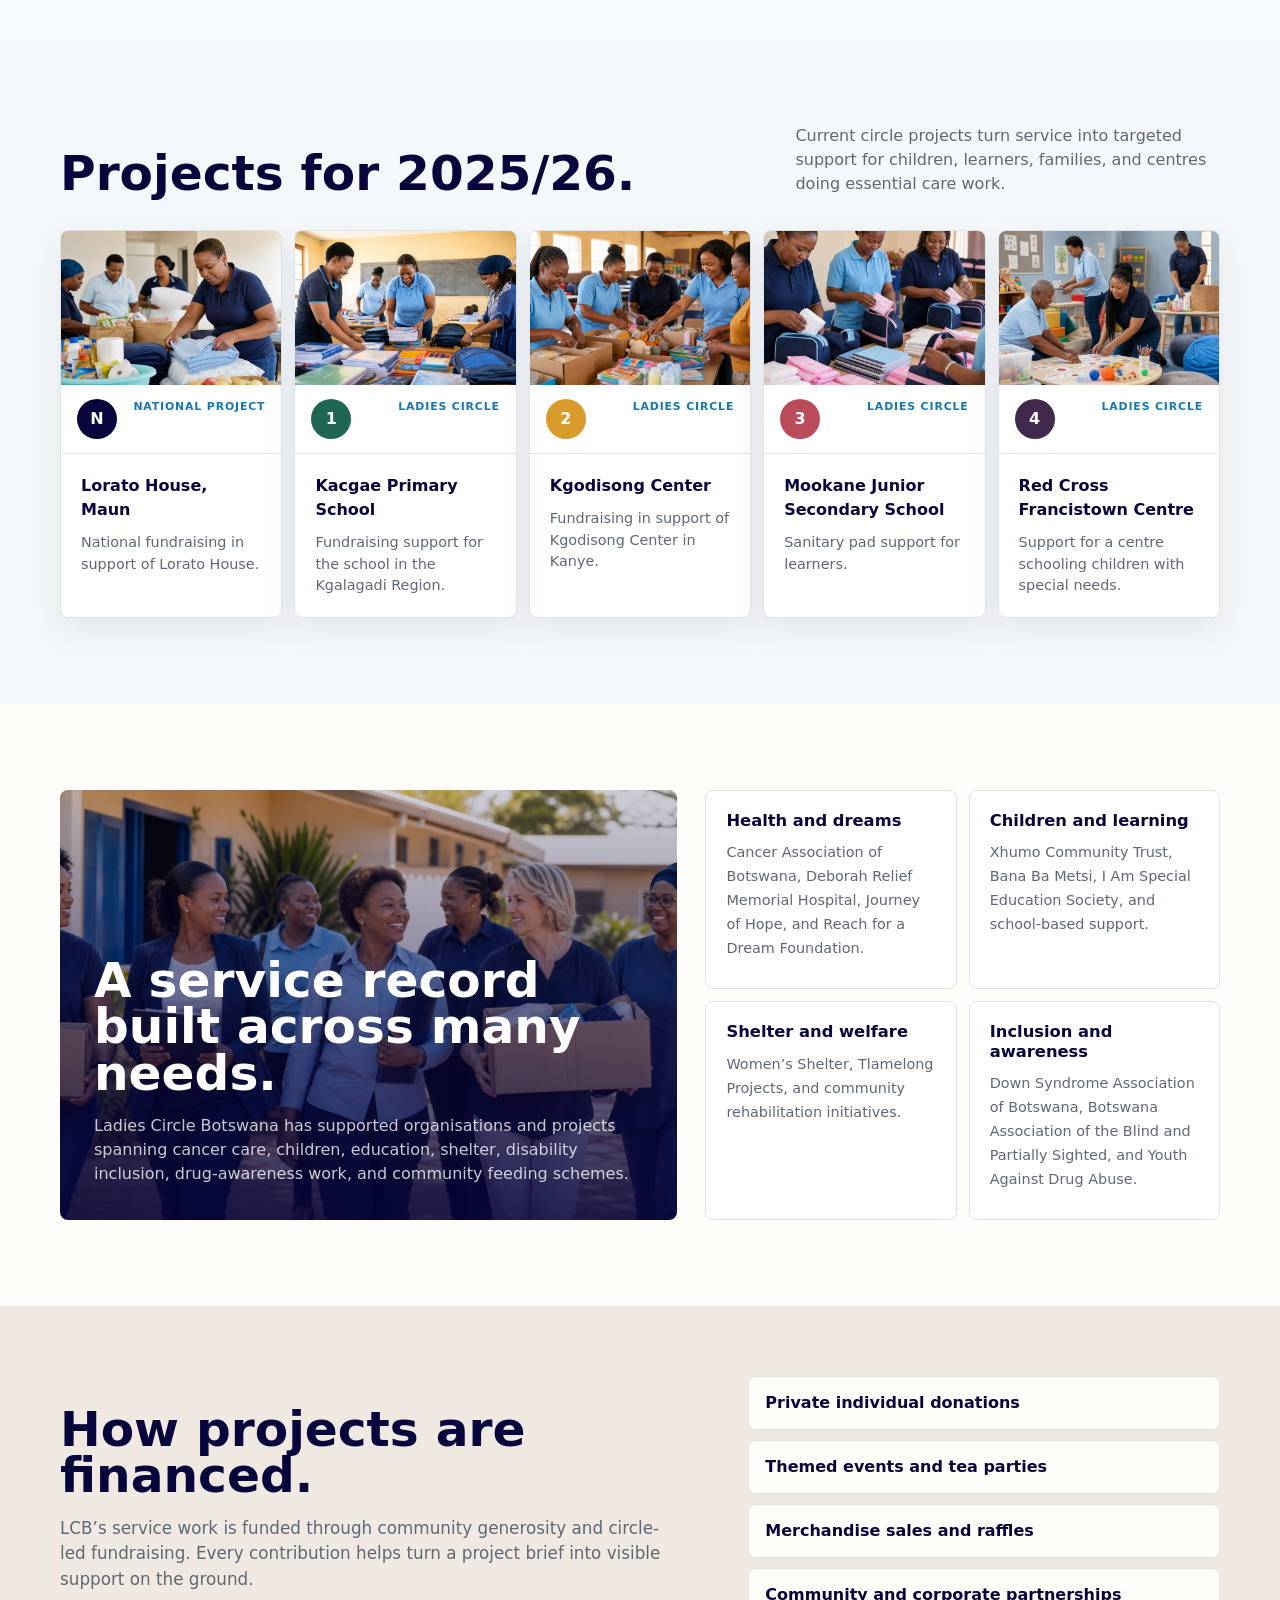
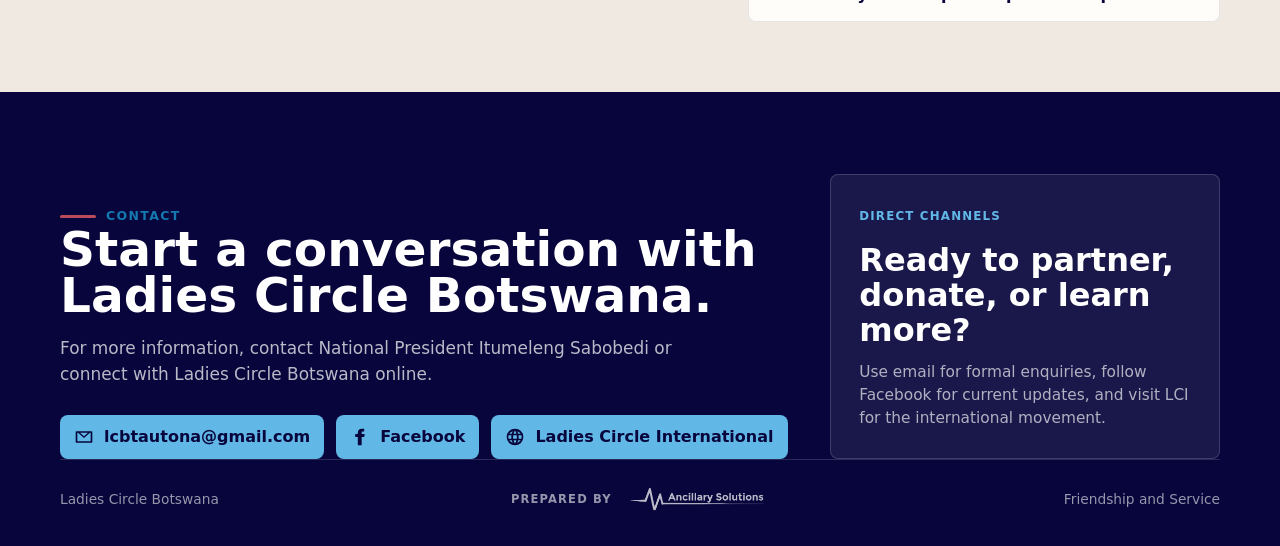
==== commit 3c965c52: "Add logo favicon assets" ====
--- a/index.html
+++ b/index.html
@@ -5,6 +5,11 @@
   <meta name="viewport" content="width=device-width, initial-scale=1.0" />
   <title>Ladies Circle Botswana | Friendship and Service</title>
   <meta name="description" content="Ladies Circle Botswana brings women together through friendship, service, fundraising, and community projects across Botswana." />
+  <link rel="icon" href="favicon.ico" sizes="any" />
+  <link rel="icon" href="favicon.png" type="image/png" />
+  <link rel="apple-touch-icon" href="apple-touch-icon.png" />
+  <link rel="manifest" href="site.webmanifest" />
+  <meta name="theme-color" content="#07053b" />
   <link rel="stylesheet" href="styles.css?v=d9944da" />
 </head>
 <body>
--- a/styles.css
+++ b/styles.css
@@ -96,7 +96,7 @@
       display: block;
       color: var(--blue-dark);
       font-size: 0.78rem;
-      font-weight: 750;
+      font-weight: 700;
       margin-top: 2px;
     }
 
@@ -105,7 +105,7 @@
       align-items: center;
       gap: 4px;
       font-size: 0.88rem;
-      font-weight: 750;
+      font-weight: 700;
       color: var(--night);
     }
 
@@ -178,7 +178,7 @@
       margin: 18px 0 22px;
       color: var(--night);
       font-size: clamp(2.55rem, 12vw, 3.45rem);
-      line-height: 0.94;
+      line-height: 1.05;
       letter-spacing: 0;
     }
 
@@ -212,7 +212,7 @@
       justify-content: center;
       border-radius: 8px;
       padding: 12px 18px;
-      font-weight: 850;
+      font-weight: 800;
       border: 1px solid var(--night);
     }
 
@@ -500,7 +500,7 @@
       background: white;
       padding: 16px;
       color: var(--muted);
-      font-weight: 750;
+      font-weight: 700;
       box-shadow: 0 12px 30px rgba(7, 5, 59, 0.06);
     }
 
@@ -572,7 +572,7 @@
     .project-top small {
       color: var(--blue-dark);
       font-size: 0.68rem;
-      font-weight: 850;
+      font-weight: 800;
       letter-spacing: 0.08em;
       text-align: right;
       text-transform: uppercase;
@@ -671,7 +671,7 @@
       border-radius: 8px;
       background: var(--paper);
       color: var(--night);
-      font-weight: 850;
+      font-weight: 800;
       padding: 14px 16px;
     }
 
@@ -710,7 +710,7 @@
       border-radius: 8px;
       background: var(--blue);
       color: var(--night);
-      font-weight: 850;
+      font-weight: 800;
       padding: 10px 14px;
     }
 
@@ -784,7 +784,7 @@
 
     .prepared-by span {
       font-size: 0.72rem;
-      font-weight: 850;
+      font-weight: 800;
       letter-spacing: 0.1em;
       text-transform: uppercase;
       white-space: nowrap;
@@ -830,12 +830,12 @@
       }
 
       h1 {
-        font-size: clamp(3.2rem, 8vw, 5.2rem);
-        line-height: 0.92;
+        font-size: clamp(3rem, 6.5vw, 4.6rem);
+        line-height: 1.0;
       }
 
       h2 {
-        font-size: clamp(2.35rem, 6vw, 3.6rem);
+        font-size: clamp(2.35rem, 5.5vw, 3.6rem);
       }
 
       .hero-lede {
@@ -967,11 +967,11 @@
 
       h1 {
         max-width: 660px;
-        font-size: clamp(3.35rem, 5.8vw, 5.8rem);
+        font-size: clamp(3rem, 5vw, 4.6rem);
       }
 
       h2 {
-        font-size: clamp(2rem, 4.8vw, 4.2rem);
+        font-size: clamp(2rem, 3.8vw, 3.6rem);
       }
 
       .hero-card {
